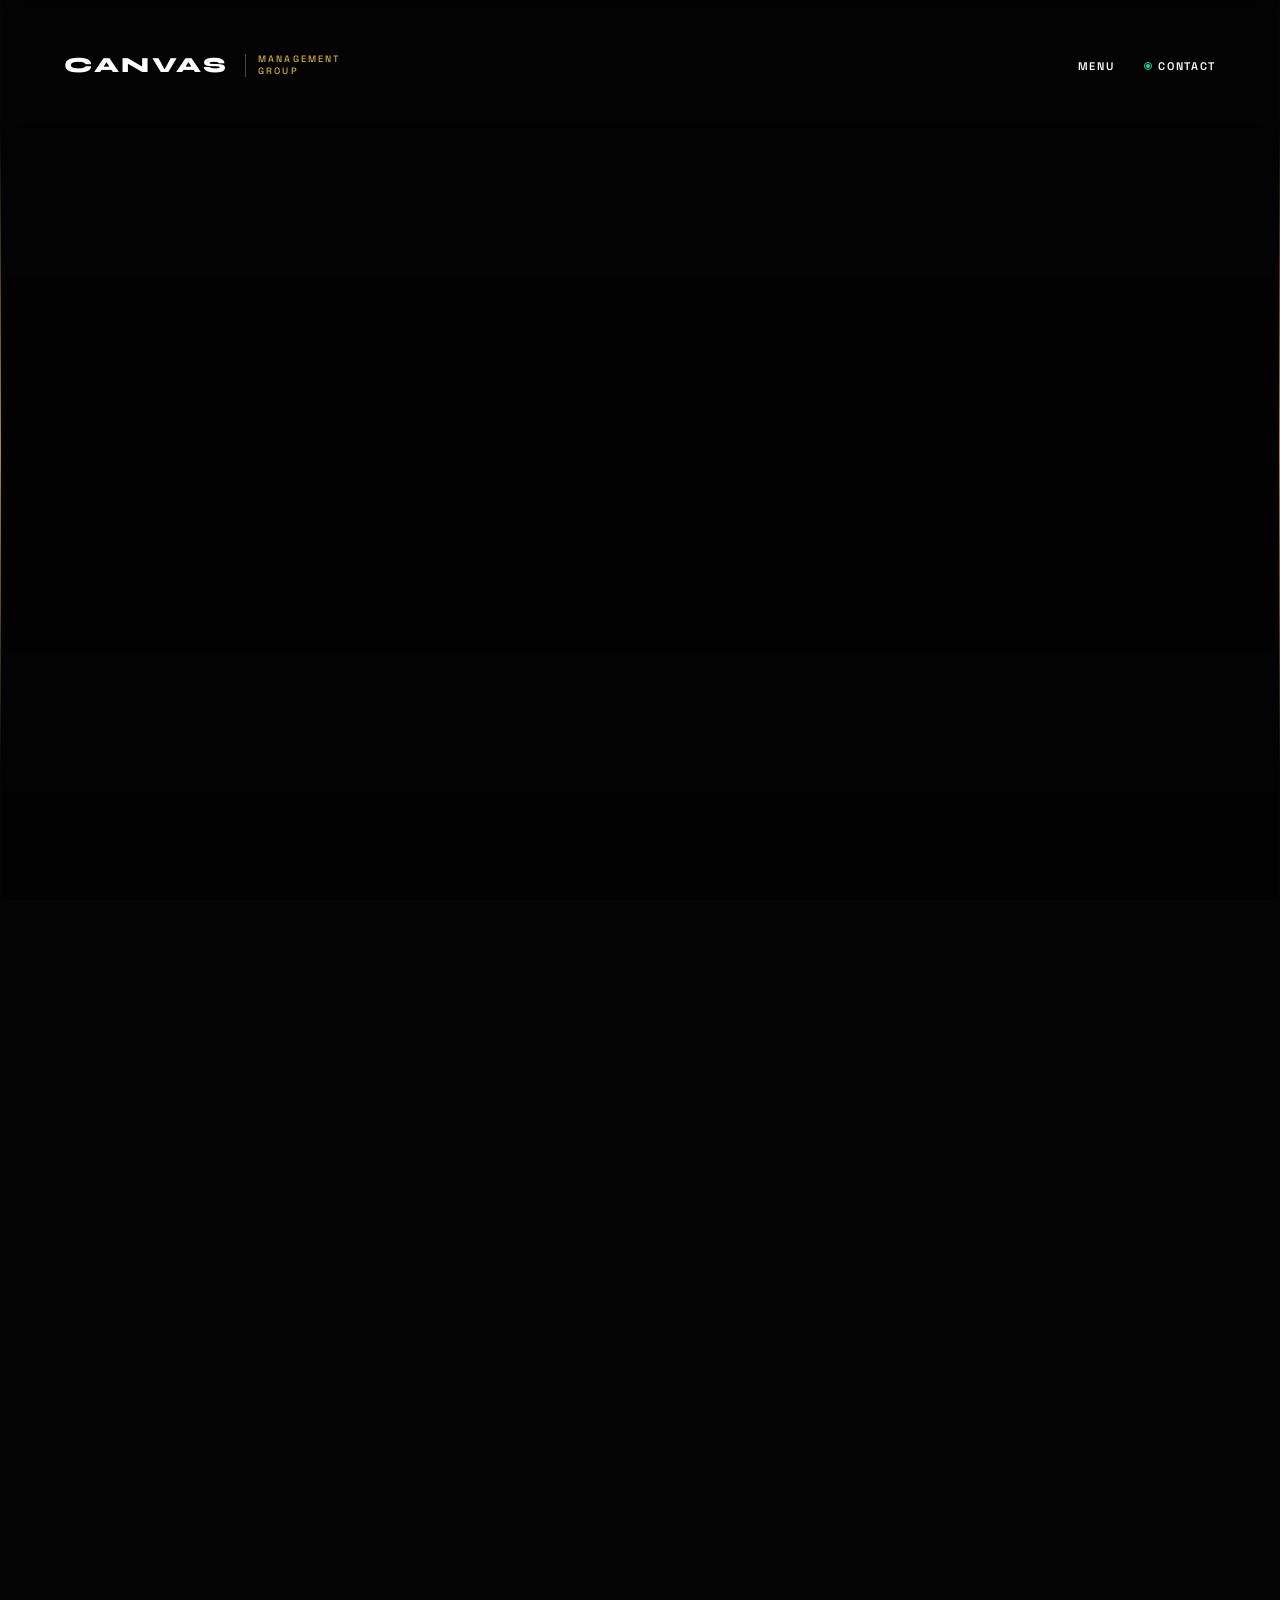
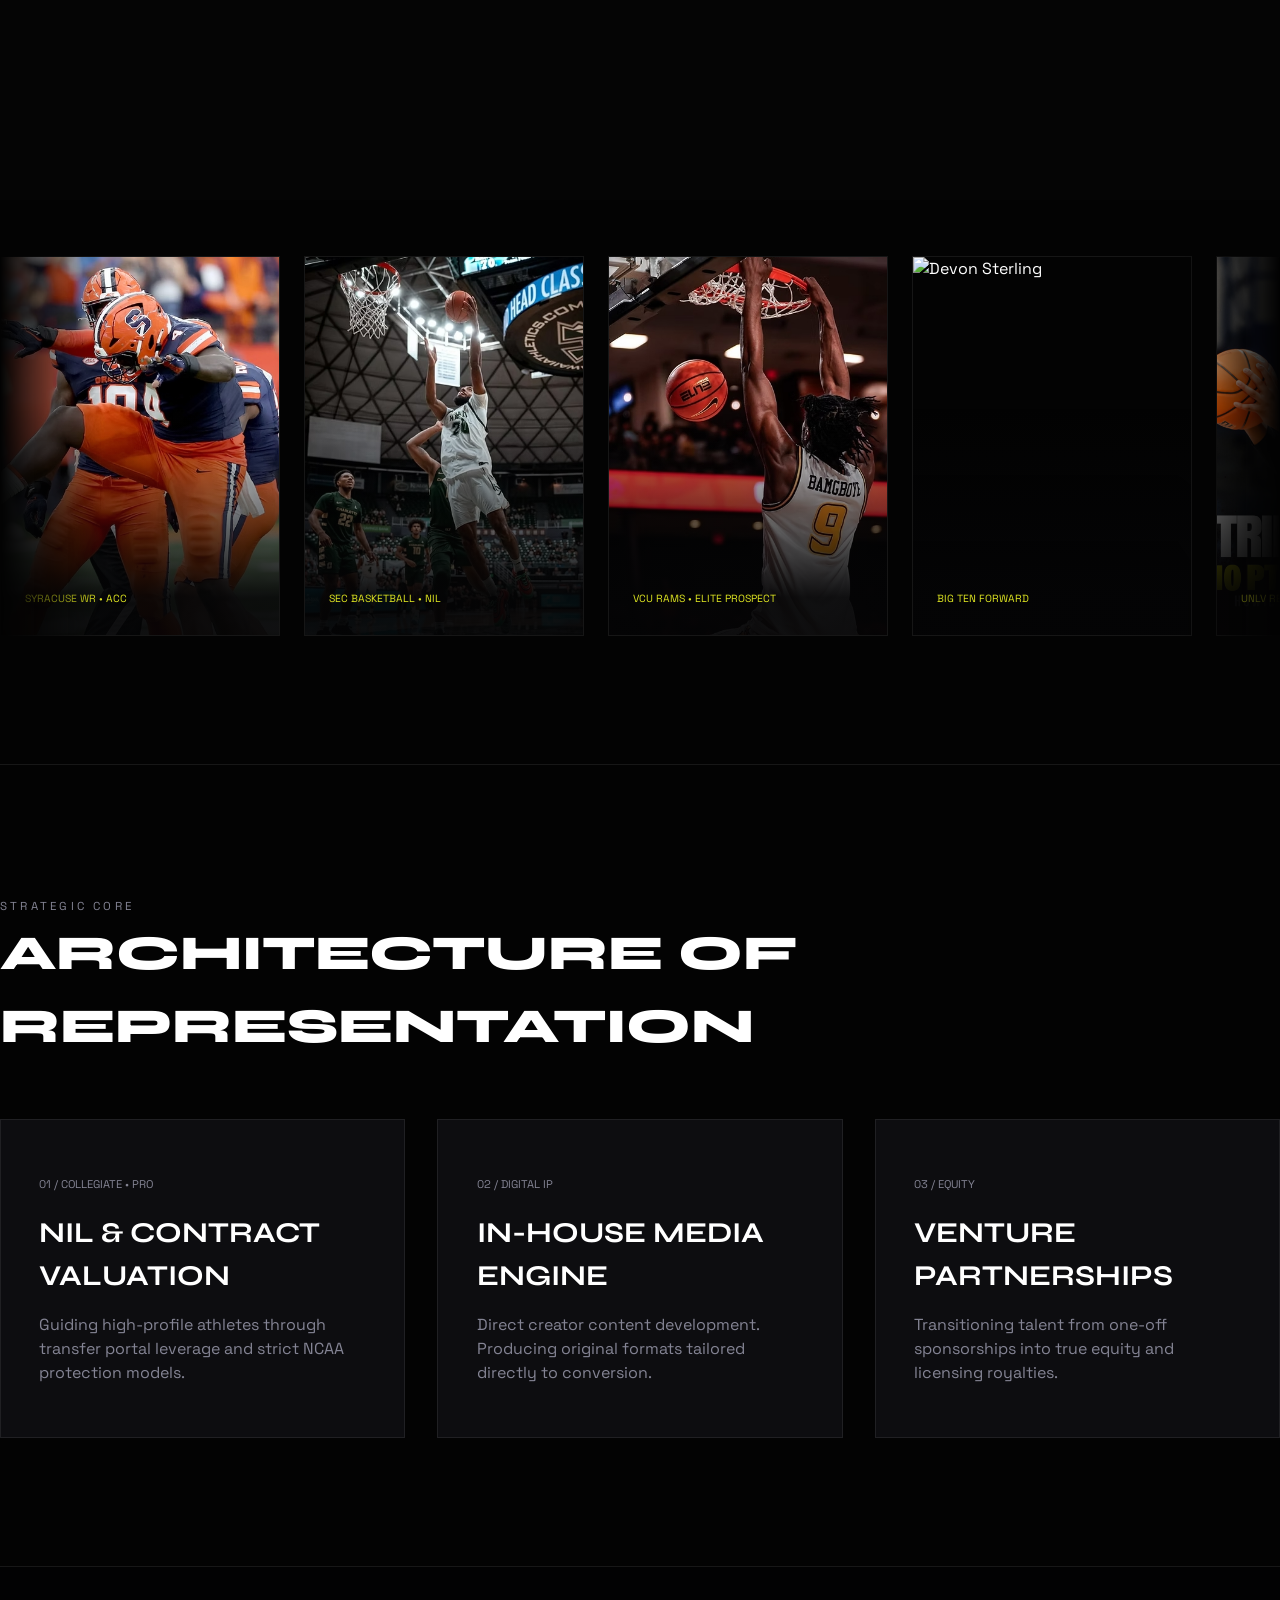
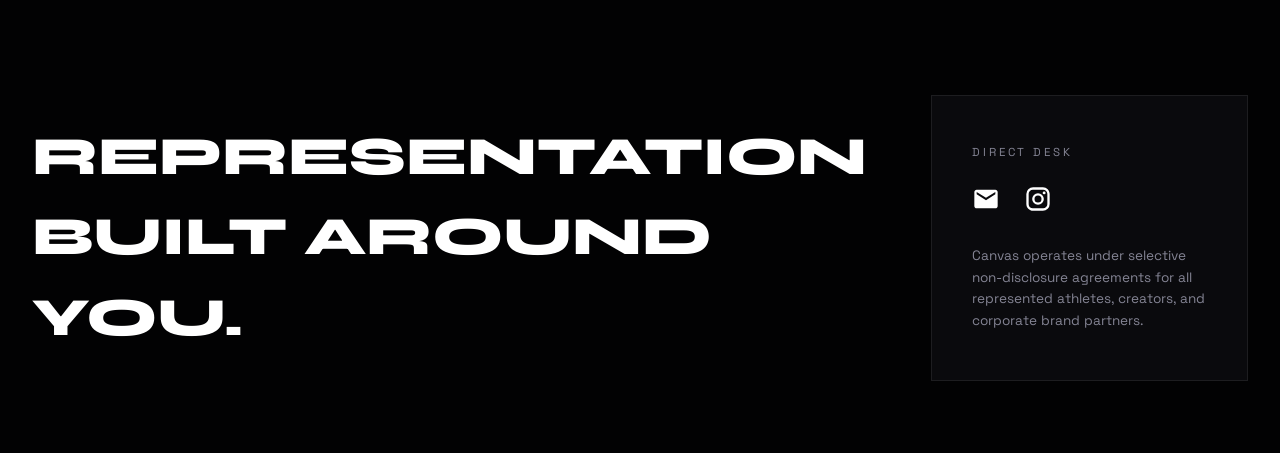
==== index.html @ b2551765 "fix: bloque maestro css y efecto hover del menu agregado" ====
<!DOCTYPE html>
<html lang="en">
<head>
  <meta charset="UTF-8">
  <meta name="viewport" content="width=device-width, initial-scale=1.0">
  <title>Canvas Management Group — Sports &amp; Creator Management</title>
  
  <link rel="preconnect" href="https://fonts.googleapis.com">
  <link rel="preconnect" href="https://fonts.gstatic.com" crossorigin>
  <link href="https://fonts.googleapis.com/css2?family=Space+Grotesk:wght@300;400;500;600;700&family=Syne:wght@700;800;900&display=swap" rel="stylesheet">
  
  <style>
  
  /* =========================================
       1. VARIABLES Y RESET GENERAL
    ========================================= */
    :root {
      --bg: #030303;
      --surface: #0a0a0d;
      --surface-card: rgba(18, 18, 22, 0.7);
      --surface-hover: rgba(28, 28, 36, 0.85);
      --text-main: #FFFFFF;
      --text-dim: #848494;
      --border: rgba(255, 255, 255, 0.08);
      --border-accent: rgba(255, 255, 255, 0.22);
      --accent-neon: #E0E722;
      --accent-green: #34D399;
      --font-display: 'Syne', -apple-system, BlinkMacSystemFont, sans-serif;
      --font-body: 'Space Grotesk', -apple-system, BlinkMacSystemFont, sans-serif;
    }

    * { box-sizing: border-box; margin: 0; padding: 0; }
    html { scroll-behavior: smooth; overflow-x: hidden; width: 100%; max-width: 100vw; }
    body {
      background-color: var(--bg);
      color: var(--text-main);
      font-family: var(--font-body);
      line-height: 1.5;
      -webkit-font-smoothing: antialiased;
      overflow-x: hidden;
      width: 100%;
      position: relative;
    }

    a { color: inherit; text-decoration: none; }
    img { max-width: 100%; height: auto; display: block; }
    .container { max-width: 1480px; margin: 0 auto; padding: 0 2rem; width: 100%; box-sizing: border-box; }

    /* Filtro para imágenes a color */
    .carousel-photo-card img, .founder-image img, .founder-grid img, .founder-photo img, .roster-card img {
      filter: grayscale(0%) !important;
      -webkit-filter: grayscale(0%) !important;
    }

    /* =========================================
       2. NAVBAR Y MENÚ
    ========================================= */
    header {
      position: fixed; top: 0; left: 0; width: 100%; z-index: 100;
      background: transparent !important;
      backdrop-filter: blur(8px) !important;
      -webkit-backdrop-filter: blur(8px) !important;
      padding: 30px 0; transition: all 0.3s ease; pointer-events: none;
    }

    .nav-inner {
      display: flex; justify-content: flex-end; align-items: center;
      width: 100%; max-width: 1480px; margin: 0 auto; padding: 0 4%; pointer-events: all;
    }

    .brand { margin-right: auto; display: inline-flex; align-items: center; gap: 1rem; pointer-events: all; cursor: pointer; z-index: 9999; }
    .brand-text { font-family: var(--font-display); font-size: 1.35rem; font-weight: 900; letter-spacing: 0.12em; text-transform: uppercase; line-height: 1; }
    .brand-sub { font-family: var(--font-body); font-size: 0.58rem; line-height: 1.25; letter-spacing: 0.22em; text-transform: uppercase; color: #D4AF37; font-weight: 500; display: flex; flex-direction: column; border-left: 1px solid rgba(212, 175, 55, 0.4); padding-left: 0.9rem; }

    .nav-actions-right { display: flex; align-items: center; gap: 2rem; }
    .desktop-btn, #openContactBtn, .luxury-burger { pointer-events: all !important; cursor: pointer !important; z-index: 9999; }
    
    .dot-pulse { display: block; width: 4px; height: 4px; border-radius: 50%; background: var(--accent-green); position: relative; }
    .dot-pulse::after { content: ''; position: absolute; top: -2px; left: -2px; right: -2px; bottom: -2px; border-radius: 50%; border: 1px solid var(--accent-green); animation: pulse-small 2s infinite ease-out; }
    @keyframes pulse-small { 0% { transform: scale(0.9); opacity: 1; } 100% { transform: scale(1.5); opacity: 0; } }

    .luxury-burger { display: none; background: transparent; border: none; padding: 0.5rem; flex-direction: column; align-items: flex-end; gap: 6px; }
    .burger-line { display: block; height: 1.5px; background: #fff; transition: all 0.35s ease; }
    .burger-line-1 { width: 26px; } .burger-line-2 { width: 17px; }

    /* Cortina Full Screen */
    .luxury-curtain { position: fixed; inset: 0; background: #050505; z-index: 2000; display: flex; flex-direction: column; align-items: center; justify-content: center; opacity: 0; pointer-events: none; transition: opacity 0.4s ease; }
    .luxury-curtain.active { opacity: 1; pointer-events: all; }
    .curtain-links-container { display: flex; flex-direction: column; align-items: center; text-align: center; gap: 2.5rem; }
    
    /* El nuevo efecto Hover del Menú */
    .curtain-link {
      font-family: var(--font-display), sans-serif;
      font-size: clamp(2.5rem, 6vw, 4rem);
      font-weight: 900; text-transform: uppercase; color: #ffffff; text-decoration: none; transition: all 0.4s ease;
      position: relative; display: inline-block;
    }
    .curtain-link:hover { color: #D4AF37; transform: translateX(-15px); }
    .curtain-link::after {
      content: attr(data-info); /* Toma el texto del HTML */
      position: absolute; left: 105%; top: 50%; transform: translateY(-50%) translateX(20px);
      font-family: var(--font-body); font-size: 1rem; color: #D4AF37; font-weight: 400; letter-spacing: 0.15em;
      opacity: 0; white-space: nowrap; transition: all 0.4s ease; pointer-events: none;
    }
    .curtain-link:hover::after { opacity: 1; transform: translateY(-50%) translateX(10px); }

    /* =========================================
       3. MODAL DE CONTACTO
    ========================================= */
    .portal-modal-overlay { position: fixed; inset: 0; background: rgba(3, 3, 3, 0.9); backdrop-filter: blur(8px); z-index: 99999; display: flex; align-items: center; justify-content: center; opacity: 0; pointer-events: none; transition: opacity 0.4s ease; }
    .portal-modal-overlay.active { opacity: 1; pointer-events: all; }
    .portal-modal-box { width: 90%; max-width: 480px; background: #050505; border: 1px solid rgba(212, 175, 55, 0.3); padding: 3rem 2rem; position: relative; transform: translateY(30px); transition: transform 0.4s ease; box-sizing: border-box; }
    .portal-modal-overlay.active .portal-modal-box { transform: translateY(0); }

    /* =========================================
       4. HERO CINEMÁTICO Y PUERTAS
    ========================================= */
    .split-splash-section { position: relative; width: 100%; height: 200vh; background: #050505; z-index: 10; overflow: hidden; }
    #split-grid { position: sticky; top: 0; display: grid; grid-template-columns: 1fr 0fr 1fr; width: 100%; height: 100vh; background: #050505; overflow: hidden; will-change: grid-template-columns; }
    .split-door { width: 100%; height: 100%; background: radial-gradient(circle at 50% 50%, #161618 0%, #030303 100%); display: flex; align-items: center; overflow: hidden; position: relative; z-index: 20; }
    .split-left { justify-content: flex-end; border-right: 1px solid transparent; border-image: linear-gradient(to bottom, transparent 15%, rgba(212, 175, 55, 0.8) 50%, transparent 85%) 1; }
    .split-right { justify-content: flex-start; border-left: 1px solid transparent; border-image: linear-gradient(to bottom, transparent 15%, rgba(212, 175, 55, 0.8) 50%, transparent 85%) 1; }
    
    .door-text { font-family: var(--font-display), sans-serif; font-size: clamp(4rem, 15vw, 12rem); font-weight: 900; color: #fff; line-height: 1; padding: 0 1vw; text-shadow: 0 0 40px rgba(255, 255, 255, 0.15); }
    .split-middle { width: 100%; height: 100%; overflow: hidden; position: relative; }
    .middle-content-wrapper { width: 100%; height: 100vh; position: absolute; left: 50%; transform: translateX(-50%); }

    .hero-cinematic { position: relative; width: 100%; min-height: 100vh; display: flex; flex-direction: column; justify-content: flex-end; padding-bottom: 4rem; padding-top: 8rem; overflow: hidden; background-color: #030303; }
    .hero-bg-media { position: absolute; inset: 0; z-index: 1; background-image: linear-gradient(180deg, rgba(3, 3, 3, 0.25) 0%, rgba(3, 3, 3, 0.8) 100%), url('https://images.unsplash.com/photo-1546519638-68e109498ffc?auto=format&fit=crop&w=2200&q=85'); background-size: cover; background-position: center; filter: blur(14px) brightness(0.7); transform: scale(1.08); transition: filter 1.6s ease, transform 1.6s ease; }
    .hero-cinematic.loaded .hero-bg-media { filter: blur(0px) brightness(1); transform: scale(1); }

    .hero-content { position: relative; z-index: 2; display: flex; flex-direction: column; align-items: center; justify-content: center; text-align: center; width: 100%; height: 100vh; transition: transform 0.8s ease, opacity 0.8s ease; }
    .hero-content.slide-down { transform: translateY(120px); opacity: 0; pointer-events: none; }
    
    .hero-tagline { font-size: clamp(1.1rem, 1.8vw, 2.2rem); font-weight: 500; letter-spacing: 0.28em; text-transform: uppercase; color: #ffffff; margin-bottom: 2.5rem; opacity: 0; animation: heroFadeIn 1s forwards 0.4s; }
    .hero-big-title { font-family: var(--font-display); font-size: clamp(3.2rem, 9.8vw, 11rem); font-weight: 900; text-transform: uppercase; line-height: 0.85; margin: 0 auto 2.5rem auto; width: 100%; color: #ffffff; letter-spacing: -0.02em; mix-blend-mode: difference; opacity: 0; animation: heroFadeIn 1.2s forwards 0.7s; }
    .hero-description { font-size: clamp(1rem, 1.3vw, 1.4rem); line-height: 1.6; color: rgba(255, 255, 255, 0.85); max-width: 900px; margin: 0 auto; font-weight: 300; opacity: 0; animation: heroFadeIn 1s forwards 1s; }
    @keyframes heroFadeIn { to { opacity: 1; transform: translateY(0); } }

    /* =========================================
       5. SECCIONES Y CARRUSEL
    ========================================= */
    .scroll-reveal-section { opacity: 0; transform: translateY(45px); transition: all 0.9s ease; }
    .scroll-reveal-section.in-view { opacity: 1; transform: translateY(0); }

    .athletes-carousel-section { padding: 3.5rem 0; background: #020203; overflow: hidden; border-bottom: 1px solid var(--border); }
    .carousel-track-wrapper { display: flex; overflow: hidden; mask-image: linear-gradient(to right, transparent, black 8%, black 92%, transparent); }
    .carousel-track { display: flex; gap: 1.5rem; animation: scrollPhotos 35s linear infinite; width: max-content; }
    .carousel-track:hover { animation-play-state: paused; }
    @keyframes scrollPhotos { 0% { transform: translateX(0); } 100% { transform: translateX(-50%); } }

    .carousel-photo-card { width: 280px; height: 380px; position: relative; border: 1px solid var(--border); overflow: hidden; }
    .carousel-photo-card img { width: 100%; height: 100%; object-fit: cover; transition: transform 0.6s ease; }
    .carousel-photo-card:hover img { transform: scale(1.06); }
    .carousel-photo-info { position: absolute; inset: 0; background: linear-gradient(180deg, transparent 40%, rgba(4, 4, 5, 0.95) 90%); display: flex; flex-direction: column; justify-content: flex-end; padding: 1.5rem; }
    .carousel-tag { font-size: 0.65rem; color: var(--accent-neon); text-transform: uppercase; margin-bottom: 0.25rem; }

    .pillars-section { padding: 8rem 0; border-bottom: 1px solid var(--border); }
    .pillars-grid { display: grid; grid-template-columns: repeat(3, 1fr); gap: 2rem; margin-top: 3.5rem; }
    .pillar-box { background: var(--surface-card); border: 1px solid var(--border); padding: 3.2rem 2.4rem; transition: all 0.4s ease; }
    .pillar-box:hover { background: var(--surface-hover); transform: translateY(-6px); }

    footer { padding: 8rem 0 4.5rem 0; background: #020203; }
    .footer-grid { display: grid; grid-template-columns: 1.3fr 1.7fr; gap: 4rem; align-items: center; }
    .footer-huge { font-family: var(--font-display); font-size: clamp(2.2rem, 4.2vw, 4.4rem); font-weight: 900; text-transform: uppercase; }
    .contact-card { border: 1px solid var(--border); padding: 3rem 2.5rem; background: var(--surface); }

    .social-icons-row { display: flex; gap: 1.5rem; margin-bottom: 2rem; align-items: center; }
    .social-icon { color: var(--text-main); transition: color 0.3s ease, transform 0.3s ease; display: inline-flex; align-items: center; justify-content: center; }
    .social-icon svg { width: 28px; height: 28px; fill: currentColor; }
    .social-icon:hover { color: var(--accent-green); transform: translateY(-4px); }

    /* =========================================
       6. UNIFICACIÓN MÓVIL (ESTILO BEST SPORTS)
       ¡Este bloque maestro arregla TODOS los cortes!
    ========================================= */
    @media (max-width: 768px) {
      
      /* 6.1 Seguros de desbordamiento horizontal */
      html, body { overflow-x: hidden !important; width: 100% !important; position: relative !important; margin: 0; padding: 0; }
      
      main, .container, section, .pillar-box, .contact-card, .portal-modal-box {
        width: 100% !important; max-width: 100vw !important; box-sizing: border-box !important;
        padding-left: 6vw !important; padding-right: 6vw !important; overflow-x: hidden !important;
      }

      /* 6.2 Flujo natural del texto (El truco de Best Sports) */
      h1, h2, h3, .hero-big-title, .page-title, .hero-title, .footer-huge, .door-text {
        white-space: normal !important; 
        word-wrap: break-word !important;
        overflow-wrap: break-word !important;
        hyphens: none !important;
        line-height: 1.1 !important; /* Ladrillos sólidos */
        letter-spacing: -0.02em !important; 
        text-transform: uppercase !important;
        box-sizing: border-box !important;
        margin-bottom: 1rem !important;
      }

      /* 6.3 Tamaños Matemáticos Seguros para Tipografía Ancha (Syne) */
      .hero-big-title {
        font-size: 11vw !important; 
        text-align: center !important;
        white-space: nowrap !important; /* Mantiene ATHLETES. CREATORS. EQUITY. en sus 3 líneas */
      }

      h2, h3, .footer-huge, .panel-title, .contact-modal h3 {
        font-size: 8vw !important; /* 7vw garantiza que "REPRESENTATION" quepa perfecto */
        text-align: left !important;
        padding: 0 !important; /* Ya tienen padding global por el container */
      }

      /* 6.4 Evitar el "Apretón" en la Animación */
      .middle-content-wrapper {
        width: 100vw !important; min-width: 100vw !important; position: absolute !important;
        left: 50% !important; transform: translateX(-50%) !important;
      }
      .hero-content { padding: 0 6vw !important; align-items: center !important; text-align: center !important; }

      /* 6.5 Puertas */
      .door-text { font-size: 14vw !important; padding: 0 4vw !important; }
      .split-splash-section { height: 100dvh !important; overflow: hidden !important; }
      #split-grid { height: 100dvh !important; position: relative !important; overflow: hidden !important; }

      /* 6.6 Footer y Elementos */
      footer { padding: 5rem 0 6rem 0 !important; } /* Padding lateral gestionado por .container */
      .footer-grid { display: flex !important; flex-direction: column !important; gap: 3rem !important; }
      .social-icons-row { gap: 2rem !important; margin: 1.5rem 0 !important; }
      .social-icon svg { width: 32px !important; height: 32px !important; }

      /* 6.7 Menú Móvil */
      .brand-text { font-size: 1.2rem !important; }
      .brand-sub { font-size: 0.5rem !important; }
      .nav-inner { padding: 1rem 6vw !important; }
      .desktop-btn { display: none !important; }
      .mobile-btn { display: flex !important; }
      .curtain-links-container { text-align: center !important; }
      .curtain-link { font-size: 2.5rem !important; }
      .curtain-link::after { display: none !important; } /* Ocultamos la info extra en móvil para mantenerlo limpio */
      
      /* Reparar Grillas Verticales */
      .pillars-grid, .founder-grid { display: flex !important; flex-direction: column !important; width: 100% !important; gap: 2.5rem !important; }
      .portal-modal-box { padding: 3rem 1.5rem !important; }
    }
  </style>
</head>
<body>
<!-- =========================================
       HEADER Y NAVEGACIÓN
  ========================================= -->
  <header style="position: fixed; top: 0; left: 0; width: 100%; z-index: 1000; pointer-events: none;">
    <div class="nav-inner" style="pointer-events: all; display: flex; justify-content: space-between; align-items: center; padding: 1.5rem 5vw;">
      
      <!-- LOGO -->
      <a href="index.html" class="brand" style="display: flex; align-items: center; gap: 1rem; text-decoration: none;">
        <span class="brand-text" style="color: #fff; font-family: 'Syne', sans-serif; font-weight: 900; text-transform: uppercase;">Canvas</span>
        <span class="brand-sub" style="color: #D4AF37; display: flex; flex-direction: column; font-family: 'Space Grotesk', sans-serif; text-transform: uppercase; border-left: 1px solid rgba(212, 175, 55, 0.4); padding-left: 0.8rem;">
          <span>MANAGEMENT</span>
          <span>GROUP</span>
        </span>
      </a>

      <!-- BOTONES DERECHA -->
      <div class="nav-actions-right" style="display: flex; align-items: center; gap: 2rem;">
        <button id="openMenuBtn" class="desktop-btn" style="background: transparent; border: none; color: #fff; font-family: 'Space Grotesk', sans-serif; font-size: 11px; font-weight: 600; letter-spacing: 0.15em; cursor: pointer; text-transform: uppercase;">MENU</button>
        
        <button id="openContactBtn" style="background: transparent; border: none; color: #fff; display: flex; align-items: center; gap: 8px; font-family: 'Space Grotesk', sans-serif; font-size: 11px; font-weight: 600; letter-spacing: 0.15em; cursor: pointer; text-transform: uppercase;">
          <span class="dot-pulse" style="width: 4px; height: 4px; background: #34D399; border-radius: 50%; display: block;"></span>
          CONTACT
        </button>

        <button id="burgerToggle" class="mobile-btn" style="background: transparent; border: none; cursor: pointer; display: none; flex-direction: column; gap: 6px; padding: 5px;">
          <span style="width: 25px; height: 1.5px; background: #fff; display: block;"></span>
          <span style="width: 15px; height: 1.5px; background: #fff; display: block; align-self: flex-end;"></span>
        </button>
      </div>

    </div>
  </header>

  <!-- =========================================
       MENÚ ELEGANTE FULL-SCREEN (NEGRO/BLANCO)
  ========================================= -->
  <div id="fullScreenMenu" class="luxury-curtain">
    <button id="closeMenuBtn" style="position: absolute; top: 2rem; right: 5vw; background: transparent; border: none; color: #fff; font-family: 'Space Grotesk', sans-serif; font-size: 12px; letter-spacing: 0.15em; cursor: pointer; z-index: 2001;">CLOSE [X]</button>
    
    <div class="curtain-links-container">
      <a href="index.html" class="curtain-link" data-info="Back to the main view">HOME</a>
      <a href="about.html" class="curtain-link" data-info="Discover our vision">ABOUT</a>
      <a href="athletes.html" class="curtain-link" data-info="Meet the talent">THE ROSTER</a>
      <a href="work.html" class="curtain-link" data-info="View our latest projects">CAMPAIGNS</a>
    </div>
  </div>
 
  <main>
   <!-- =========================================
         ENTRADA SPLIT DOORS (PRE-LOADER)
    ========================================= -->
    <section class="split-splash-section">
      <div id="split-grid">
        
        <!-- Puerta Izquierda -->
        <div class="split-door split-left">
          <div class="door-text left-text">CAN</div>
        </div>

        <!-- El Centro (Aquí vive tu Hero protegido) -->
        <div class="split-middle">
          <div class="middle-content-wrapper">
            
            <!-- 👇 AQUÍ EMPIEZA TU HERO ORIGINAL INTACTO 👇 -->
            <section class="hero-cinematic" id="heroCinematic">
              <div class="hero-bg-media"></div>
              <div class="container hero-content">
                <span class="hero-tagline">Private Representation &bull; Media House</span>
                <h1 class="hero-big-title">Athletes.<br>Creators.<br>Equity.</h1>
                <div class="hero-meta-row">
                  <p class="hero-description">
                    A selective management group engineering the modern intersection of athletic prestige, digital creator ownership, and institutional commercial partnerships.
                  </p>
                  <div style="text-align: right;">
                    <a href="athletes.html" style="display: inline-flex; align-items: center; gap: 0.75rem; border: 1px solid var(--border-accent); padding: 0.9rem 1.8rem; font-size: 0.75rem; letter-spacing: 0.22em; text-transform: uppercase;">
                      Explore Roster &rarr;
                    </a>
                  </div>
                </div>
              </div>
              <button class="hero-toggle-btn" id="heroToggleBtn" type="button">
                <span id="heroToggleText">Show Details</span>
                <span class="hero-toggle-icon" id="heroToggleIcon">&uarr;</span>
              </button>
            </section>
            <!-- 👆 AQUÍ TERMINA TU HERO ORIGINAL 👆 -->

          </div>
        </div>

        <!-- Puerta Derecha -->
        <div class="split-door split-right">
          <div class="door-text right-text">VAS</div>
        </div>

      </div>
    </section>

 

      
    </section>

<!-- =========================================
         CARRUSEL VISUAL INFINITO (SIN NOMBRES)
    ========================================= -->
    <section class="athletes-carousel-section" style="padding-bottom: 8rem; overflow: hidden; background: var(--bg);">
      <div class="carousel-track-wrapper">
        <div class="carousel-track">
          
          <!-- =========================================
               GRUPO A: TUS 6 ATLETAS ORIGINALES
          ========================================= -->

        <!-- Tarjeta de Emanuel Ross -->
          <div class="carousel-photo-card">
            <img src="img/emanuel-Ross-Syracuse1.jpg" alt="Emanuel Ross">
            <div class="carousel-photo-info">
              <span class="carousel-tag">SYRACUSE WR &bull; ACC</span>
            </div>
          </div>

          <div class="carousel-photo-card">
            <img src="img/jerome-palm.jpg" alt="Jerome Palm">
            <div class="carousel-photo-info">
              <span class="carousel-tag">SEC Basketball &bull; NIL</span>
            </div>
          </div>
          
          <div class="carousel-photo-card">
            <img src="img/Luke-Bamgboye-VCU.jpg" alt="Luke Bamgboye">
            <div class="carousel-photo-info">
              <span class="carousel-tag">VCU RAMS &bull; ELITE PROSPECT</span>
            </div>
          </div>
          
          <div class="carousel-photo-card">
            <img src="https://images.unsplash.com/photo-1574629810360-7efbbe195018?auto=format&fit=crop&w=800&q=80" alt="Devon Sterling">
            <div class="carousel-photo-info">
              <span class="carousel-tag">Big Ten Forward</span>
            </div>
          </div>
          
          <div class="carousel-photo-card">
            <img src="img/howie-fleming1.jpg" alt="Howie Fleming Jr.">
            <div class="carousel-photo-info">
              <span class="carousel-tag">UNLV REBELS &bull; ELITE PROSPECT</span>
            </div>
          </div>
          
          <div class="carousel-photo-card">
            <img src="https://images.unsplash.com/photo-1546519638-68e109498ffc?auto=format&fit=crop&w=800&q=80" alt="Marcus Vance">
            <div class="carousel-photo-info">
              <span class="carousel-tag">SEC Basketball &bull; NIL</span>
            </div>
          </div>
          
          <div class="carousel-photo-card">
            <img src="img/david-coit-kansas.jpg" alt="David Coit">
            <div class="carousel-photo-info">
              <span class="carousel-tag">KANSAS GUARD &bull; ELITE</span>
            </div>
          </div>

          <!-- =========================================
               GRUPO B: EL CLON EXACTO PARA EL LOOP INFINITO
          ========================================= -->
          <!-- Tarjeta de Emanuel Ross -->
          <div class="carousel-photo-card">
            <img src="img/emanuel-Ross-Syracuse1.jpg" alt="Emanuel Ross">
            <div class="carousel-photo-info">
              <span class="carousel-tag">SYRACUSE WR &bull; ACC</span>
            </div>
          </div>

          <div class="carousel-photo-card">
            <img src="img/jerome-palm.jpg" alt="Jerome Palm">
            <div class="carousel-photo-info">
              <span class="carousel-tag">SEC Basketball &bull; NIL</span>
            </div>
          </div>
          
          <div class="carousel-photo-card">
            <img src="img/Luke-Bamgboye-VCU.jpg" alt="Luke Bamgboye">
            <div class="carousel-photo-info">
              <span class="carousel-tag">VCU RAMS &bull; ELITE PROSPECT</span>
            </div>
          </div>
          
          <div class="carousel-photo-card">
            <img src="https://images.unsplash.com/photo-1574629810360-7efbbe195018?auto=format&fit=crop&w=800&q=80" alt="Devon Sterling">
            <div class="carousel-photo-info">
              <span class="carousel-tag">Big Ten Forward</span>
            </div>
          </div>
          
          <div class="carousel-photo-card">
            <img src="img/howie-fleming1.jpg" alt="Howie Fleming Jr.">
            <div class="carousel-photo-info">
              <span class="carousel-tag">UNLV REBELS &bull; ELITE PROSPECT</span>
            </div>
          </div>
          
          <div class="carousel-photo-card">
            <img src="https://images.unsplash.com/photo-1546519638-68e109498ffc?auto=format&fit=crop&w=800&q=80" alt="Marcus Vance">
            <div class="carousel-photo-info">
              <span class="carousel-tag">SEC Basketball &bull; NIL</span>
            </div>
          </div>
          
          <div class="carousel-photo-card">
            <img src="img/david-coit-kansas.jpg" alt="David Coit">
            <div class="carousel-photo-info">
              <span class="carousel-tag">KANSAS GUARD &bull; ELITE</span>
            </div>
          </div>

        </div>
      </div>
    </section>

    <!-- PILARES -->
    <section class="container pillars-section scroll-reveal-section">
      <span style="font-size: 0.72rem; letter-spacing: 0.28em; text-transform: uppercase; color: var(--text-dim);">Strategic Core</span>
      <h2 style="font-family: var(--font-display); font-size: clamp(2.2rem, 3.8vw, 3.6rem); font-weight: 900; text-transform: uppercase;">Architecture of Representation</h2>
      <div class="pillars-grid">
        <div class="pillar-box">
          <span style="color: var(--text-dim); font-size: 0.7rem; text-transform: uppercase;">01 / Collegiate &bull; Pro</span>
          <h3 style="font-family: var(--font-display); font-size: 1.8rem; text-transform: uppercase; margin: 1rem 0;">NIL &amp; Contract Valuation</h3>
          <p style="color: var(--text-dim);">Guiding high-profile athletes through transfer portal leverage and strict NCAA protection models.</p>
        </div>
        <div class="pillar-box">
          <span style="color: var(--text-dim); font-size: 0.7rem; text-transform: uppercase;">02 / Digital IP</span>
          <h3 style="font-family: var(--font-display); font-size: 1.8rem; text-transform: uppercase; margin: 1rem 0;">In-House Media Engine</h3>
          <p style="color: var(--text-dim);">Direct creator content development. Producing original formats tailored directly to conversion.</p>
        </div>
        <div class="pillar-box">
          <span style="color: var(--text-dim); font-size: 0.7rem; text-transform: uppercase;">03 / Equity</span>
          <h3 style="font-family: var(--font-display); font-size: 1.8rem; text-transform: uppercase; margin: 1rem 0;">Venture Partnerships</h3>
          <p style="color: var(--text-dim);">Transitioning talent from one-off sponsorships into true equity and licensing royalties.</p>
        </div>
      </div>
    </section>
  </main>

  <!-- FOOTER -->
  <footer>
    <div class="container footer-grid">
      <div>
        <h2 class="footer-huge">Representation<br>Built Around You.</h2>
      </div>
      <div class="contact-card">
        <span style="font-size: 0.72rem; letter-spacing: 0.25em; text-transform: uppercase; color: var(--text-dim); margin-bottom: 1.5rem; display: block;">Direct Desk</span>
        
        <!-- Fila de Iconos de Contacto -->
        <div class="social-icons-row">
          <!-- Botón de Correo -->
          <a href="mailto:talent@canvasmg.com" aria-label="Email" class="social-icon">
            <svg viewBox="0 0 24 24"><path d="M20 4H4c-1.1 0-1.99.9-1.99 2L2 18c0 1.1.9 2 2 2h16c1.1 0 2-.9 2-2V6c0-1.1-.9-2-2-2zm0 4l-8 5-8-5V6l8 5 8-5v2z"/></svg>
          </a>
          
          <!-- Botón de Instagram -->
          <a href="https://instagram.com" target="_blank" rel="noopener" aria-label="Instagram" class="social-icon">
            <svg viewBox="0 0 24 24"><path d="M7.8,2H16.2C19.4,2 22,4.6 22,7.8V16.2A5.8,5.8 0 0,1 16.2,22H7.8C4.6,22 2,19.4 2,16.2V7.8A5.8,5.8 0 0,1 7.8,2M7.6,4A3.6,3.6 0 0,0 4,7.6V16.4C4,18.39 5.61,20 7.6,20H16.4A3.6,3.6 0 0,0 20,16.4V7.6C20,5.61 18.39,4 16.4,4H7.6M12,7A5,5 0 0,1 17,12A5,5 0 0,1 12,17A5,5 0 0,1 7,12A5,5 0 0,1 12,7M12,9A3,3 0 0,0 9,12A3,3 0 0,0 12,15A3,3 0 0,0 15,12A3,3 0 0,0 12,9M17.25,5.5A1.25,1.25 0 0,1 18.5,6.75A1.25,1.25 0 0,1 17.25,8A1.25,1.25 0 0,1 16,6.75A1.25,1.25 0 0,1 17.25,5.5Z"/></svg>
          </a>
          
          <!-- Botón de WhatsApp -->
          
        </div>
        
        <p style="font-size: 0.85rem; color: var(--text-dim); line-height: 1.6; text-transform: none; word-break: normal; white-space: normal;">
          Canvas operates under selective non-disclosure agreements for all represented athletes, creators, and corporate brand partners.
        </p>
      </div>
    </div>
  </footer>

  <!-- =========================================
       👇 PEGA EL MODAL DE CONTACTO EXACTAMENTE AQUÍ 👇
  ========================================= -->
  <div class="portal-modal-overlay" id="contactModal">
    <div class="portal-modal-box" style="max-width: 480px; text-align: left; padding: 3.5rem 2.5rem; background: #050505; border: 1px solid rgba(255,255,255,0.1);">
      
      <!-- Botón de Cerrar -->
      <button class="modal-close-btn" id="closeContactBtn" style="position: absolute; top: 1.5rem; right: 1.5rem; background: transparent; border: none; color: #fff; font-size: 1.5rem; cursor: pointer;">&times;</button>
      
      <span style="font-size: 0.65rem; letter-spacing: 0.25em; text-transform: uppercase; color: #34D399; display: block; margin-bottom: 0.8rem;">&bull; Direct Inquiries</span>
      <h3 style="font-family: var(--font-display), sans-serif; font-size: 2.2rem; text-transform: uppercase; font-weight: 900; margin-bottom: 0.5rem; color: #fff;">Contact Us</h3>
      <p style="font-size: 0.9rem; color: rgba(255,255,255,0.6); line-height: 1.6; margin-bottom: 2.5rem;">For representation, brand partnerships, or general inquiries, please leave a message below.</p>
      
      <form onsubmit="handleContactSubmit(event)">
        <!-- Nombre -->
        <div style="margin-bottom: 1.5rem;">
          <input type="text" required placeholder="FULL NAME" style="width: 100%; background: transparent; border: none; border-bottom: 1px solid rgba(255,255,255,0.3); padding: 0.85rem 0; color: #fff; font-family: var(--font-body); font-size: 0.8rem; letter-spacing: 0.1em; outline: none; transition: border-color 0.3s;">
        </div>
        
        <!-- Correo -->
        <div style="margin-bottom: 1.5rem;">
          <input type="email" required placeholder="EMAIL ADDRESS" style="width: 100%; background: transparent; border: none; border-bottom: 1px solid rgba(255,255,255,0.3); padding: 0.85rem 0; color: #fff; font-family: var(--font-body); font-size: 0.8rem; letter-spacing: 0.1em; outline: none; transition: border-color 0.3s;">
        </div>
        
        <!-- Mensaje -->
        <div style="margin-bottom: 2.5rem;">
          <textarea required placeholder="HOW CAN WE HELP YOU?" rows="2" style="width: 100%; background: transparent; border: none; border-bottom: 1px solid rgba(255,255,255,0.3); padding: 0.85rem 0; color: #fff; font-family: var(--font-body); font-size: 0.8rem; letter-spacing: 0.1em; outline: none; resize: none;"></textarea>
        </div>
        
        <!-- Botón Enviar -->
        <button type="submit" style="width: 100%; background: #fff; color: #000; border: none; padding: 1.2rem; font-family: var(--font-body); font-size: 0.8rem; letter-spacing: 0.2em; text-transform: uppercase; font-weight: 700; cursor: pointer; transition: background 0.3s;">Send Message &rarr;</button>
      </form>
    </div>
  </div>
  <!-- 👆 AQUÍ TERMINA EL MODAL DE CONTACTO 👆 -->


  <!-- =========================================
       MENÚ ELEGANTE FULL-SCREEN (El que agregamos antes)
  ========================================= -->
  <div id="fullScreenMenu" class="luxury-curtain">
       <!-- ... código de tu menú ... -->
  </div>

  <script>
    document.addEventListener('DOMContentLoaded', () => {
      
      // =========================================
      // 1. TEMPORIZADOR HÉROE 3.5s (Intacto)
      // =========================================
      const hero = document.getElementById('heroCinematic');
      const heroContent = document.querySelector('.hero-content');
      const heroToggleBtn = document.getElementById('heroToggleBtn');
      const heroToggleText = document.getElementById('heroToggleText');
      const heroToggleIcon = document.getElementById('heroToggleIcon');

      setTimeout(() => {
        if (hero) hero.classList.add('loaded');
        if (heroContent) heroContent.classList.add('slide-down');
        if (heroToggleBtn) heroToggleBtn.classList.add('visible');
      }, 3500);

      if (heroToggleBtn && heroContent) {
        heroToggleBtn.addEventListener('click', () => {
          const isHidden = heroContent.classList.contains('slide-down');
          if (isHidden) {
            heroContent.classList.remove('slide-down');
            if (heroToggleText) heroToggleText.textContent = 'Hide Details';
            if (heroToggleIcon) heroToggleIcon.innerHTML = '&darr;';
          } else {
            heroContent.classList.add('slide-down');
            if (heroToggleText) heroToggleText.textContent = 'Show Details';
            if (heroToggleIcon) heroToggleIcon.innerHTML = '&uarr;';
          }
        });
      }

      // =========================================
      // 2. LÓGICA DEL MENÚ FULL-SCREEN
      // =========================================
      const fullScreenMenu = document.getElementById('fullScreenMenu');
      const openMenuBtn = document.getElementById('openMenuBtn');
      const burgerToggle = document.getElementById('burgerToggle');
      const closeMenuBtn = document.getElementById('closeMenuBtn');

      const openMenu = () => { if(fullScreenMenu) fullScreenMenu.classList.add('active'); };
      const closeMenu = () => { if(fullScreenMenu) fullScreenMenu.classList.remove('active'); };

      if(openMenuBtn) openMenuBtn.addEventListener('click', openMenu);
      if(burgerToggle) burgerToggle.addEventListener('click', openMenu);
      if(closeMenuBtn) closeMenuBtn.addEventListener('click', closeMenu);

    });

    // =========================================
    // 3. SCROLL REVEAL (Intacto)
    // =========================================
    const observer = new IntersectionObserver((entries) => {
      entries.forEach(entry => {
        if (entry.isIntersecting) entry.target.classList.add('in-view');
      });
    }, { threshold: 0.15 });
    document.querySelectorAll('.scroll-reveal-section').forEach(sec => observer.observe(sec));
// =========================================
      // 2. LÓGICA DEL MODAL DE CONTACTO
      // =========================================
      const contactModal = document.getElementById('contactModal');
      const openContactBtn = document.getElementById('openContactBtn');
      const openContactMobileBtn = document.getElementById('openContactMobileBtn');
      const closeContactBtn = document.getElementById('closeContactBtn');
      const burgerToggle = document.getElementById('burgerToggle');
      const fullScreenMenu = document.getElementById('fullScreenMenu'); // El nuevo menú

      function openModal() {
        if (burgerToggle) burgerToggle.classList.remove('active');
        if (fullScreenMenu) fullScreenMenu.classList.remove('active');
        document.body.style.overflow = 'hidden';
        if (contactModal) contactModal.classList.add('active');
      }

      if (openContactBtn) openContactBtn.addEventListener('click', openModal);
      if (openContactMobileBtn) openContactMobileBtn.addEventListener('click', openModal);
      
      if (closeContactBtn) {
        closeContactBtn.addEventListener('click', () => {
          if (contactModal) contactModal.classList.remove('active');
          document.body.style.overflow = '';
        });
      }
    // =========================================
      // MOTOR DEFINITIVO: APERTURA, APARICIÓN Y CAÍDA
      // =========================================
      const splitGrid = document.getElementById('split-grid');
      const hero = document.getElementById('heroCinematic');
      const heroContent = document.querySelector('.hero-content');
      const heroToggleBtn = document.getElementById('heroToggleBtn');

      // Preparar el texto para que entre desde arriba
      if (heroContent) {
        heroContent.style.opacity = '0';
        heroContent.style.transform = 'translateY(-30px)';
        heroContent.style.transition = 'opacity 1.2s ease, transform 1.2s ease';
      }

      // 1. ABRIR LAS PUERTAS (A los 2 segundos)
      setTimeout(() => {
        if (splitGrid) {
          splitGrid.style.transition = 'grid-template-columns 1.5s cubic-bezier(0.25, 1, 0.5, 1)';
          splitGrid.style.gridTemplateColumns = '0fr 1fr 0fr'; 
        }
      }, 2000);

      // 2. APARECER EL TEXTO (A los 4.5 segundos)
      setTimeout(() => {
        if (hero) hero.classList.add('loaded'); 
        if (heroContent) {
          heroContent.style.opacity = '1';
          heroContent.style.transform = 'translateY(0)'; 
        }
      }, 4500);

      // 3. BAJAR EL TEXTO Y MOSTRAR EL FONDO (A los 7 segundos)
      setTimeout(() => {
        if (heroContent) {
          // El texto cae suavemente y desaparece
          heroContent.style.opacity = '0';
          heroContent.style.transform = 'translateY(120px)'; 
          heroContent.classList.add('slide-down'); 
        }
        if (heroToggleBtn) {
          // Muestra el botón por si el cliente quiere volver a subir el texto
          heroToggleBtn.classList.add('visible'); 
        }
      }, 7000);
  </script>

</body>
</html>
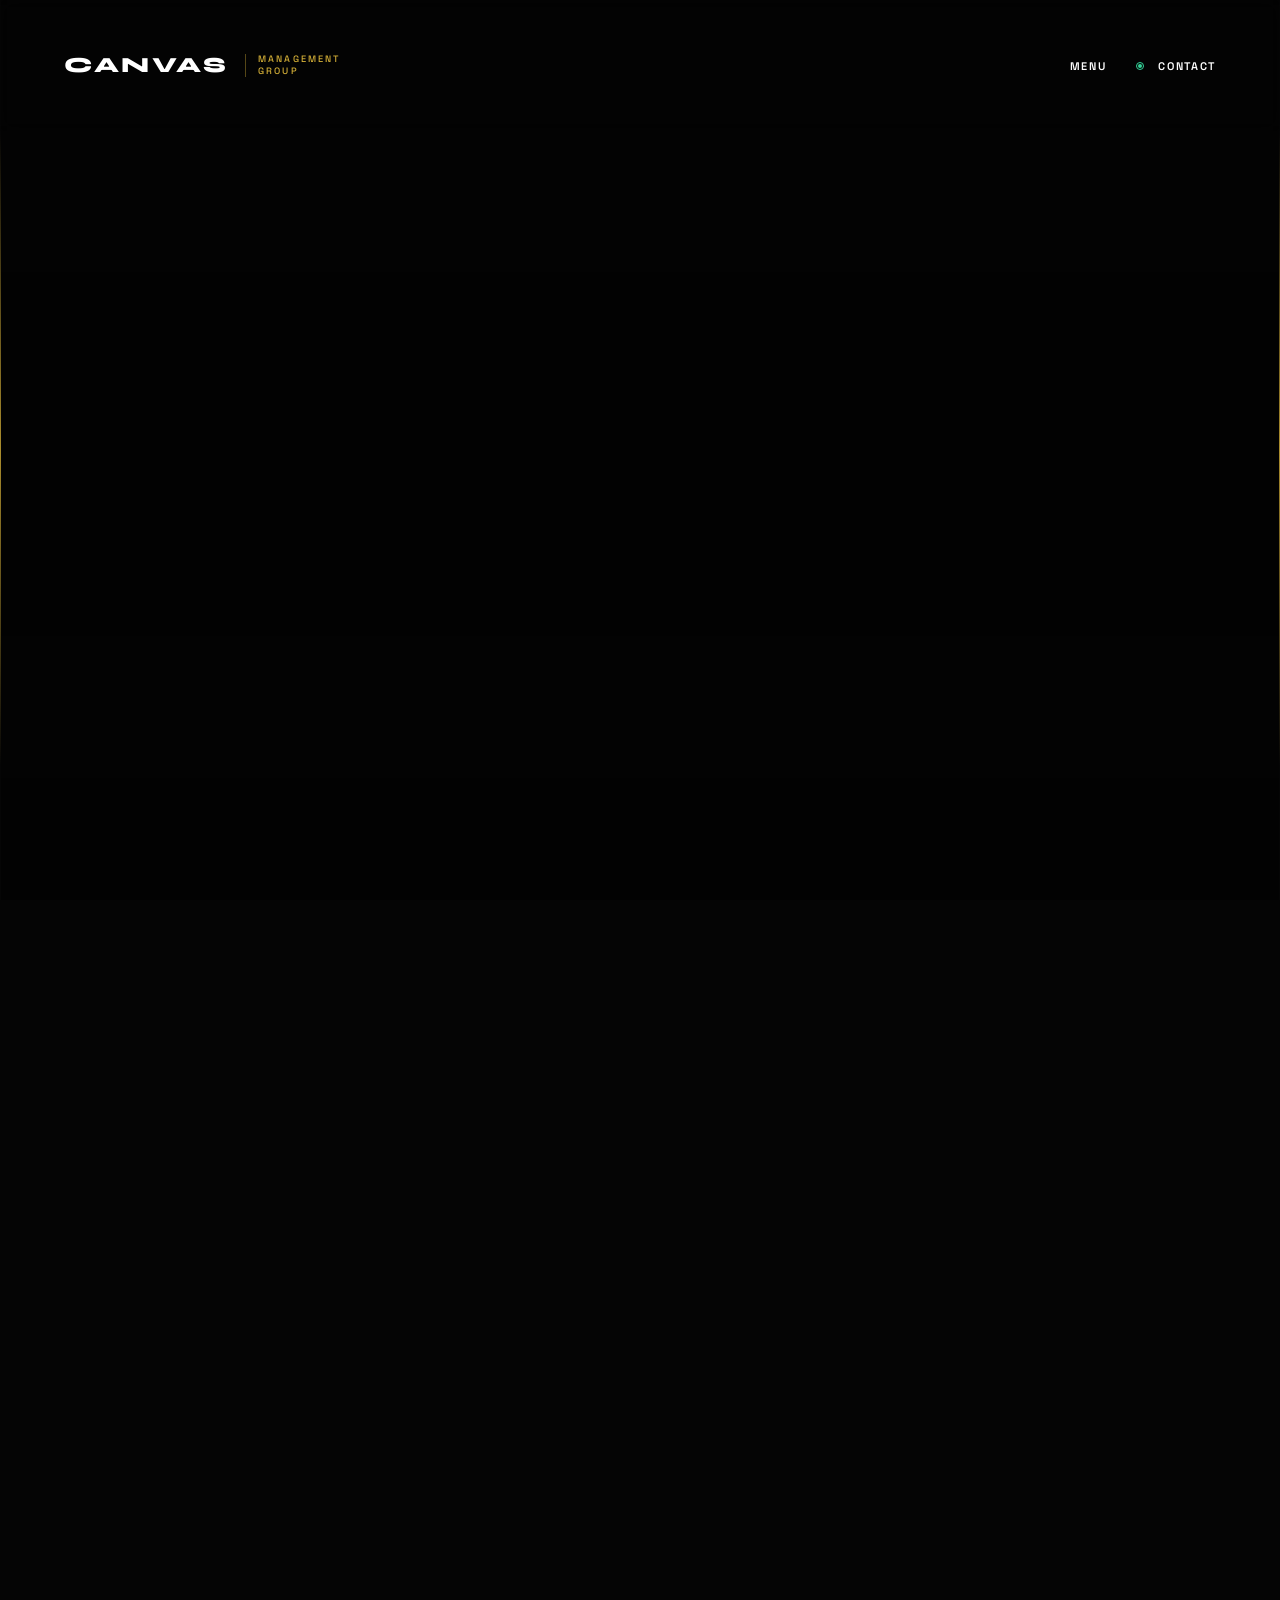
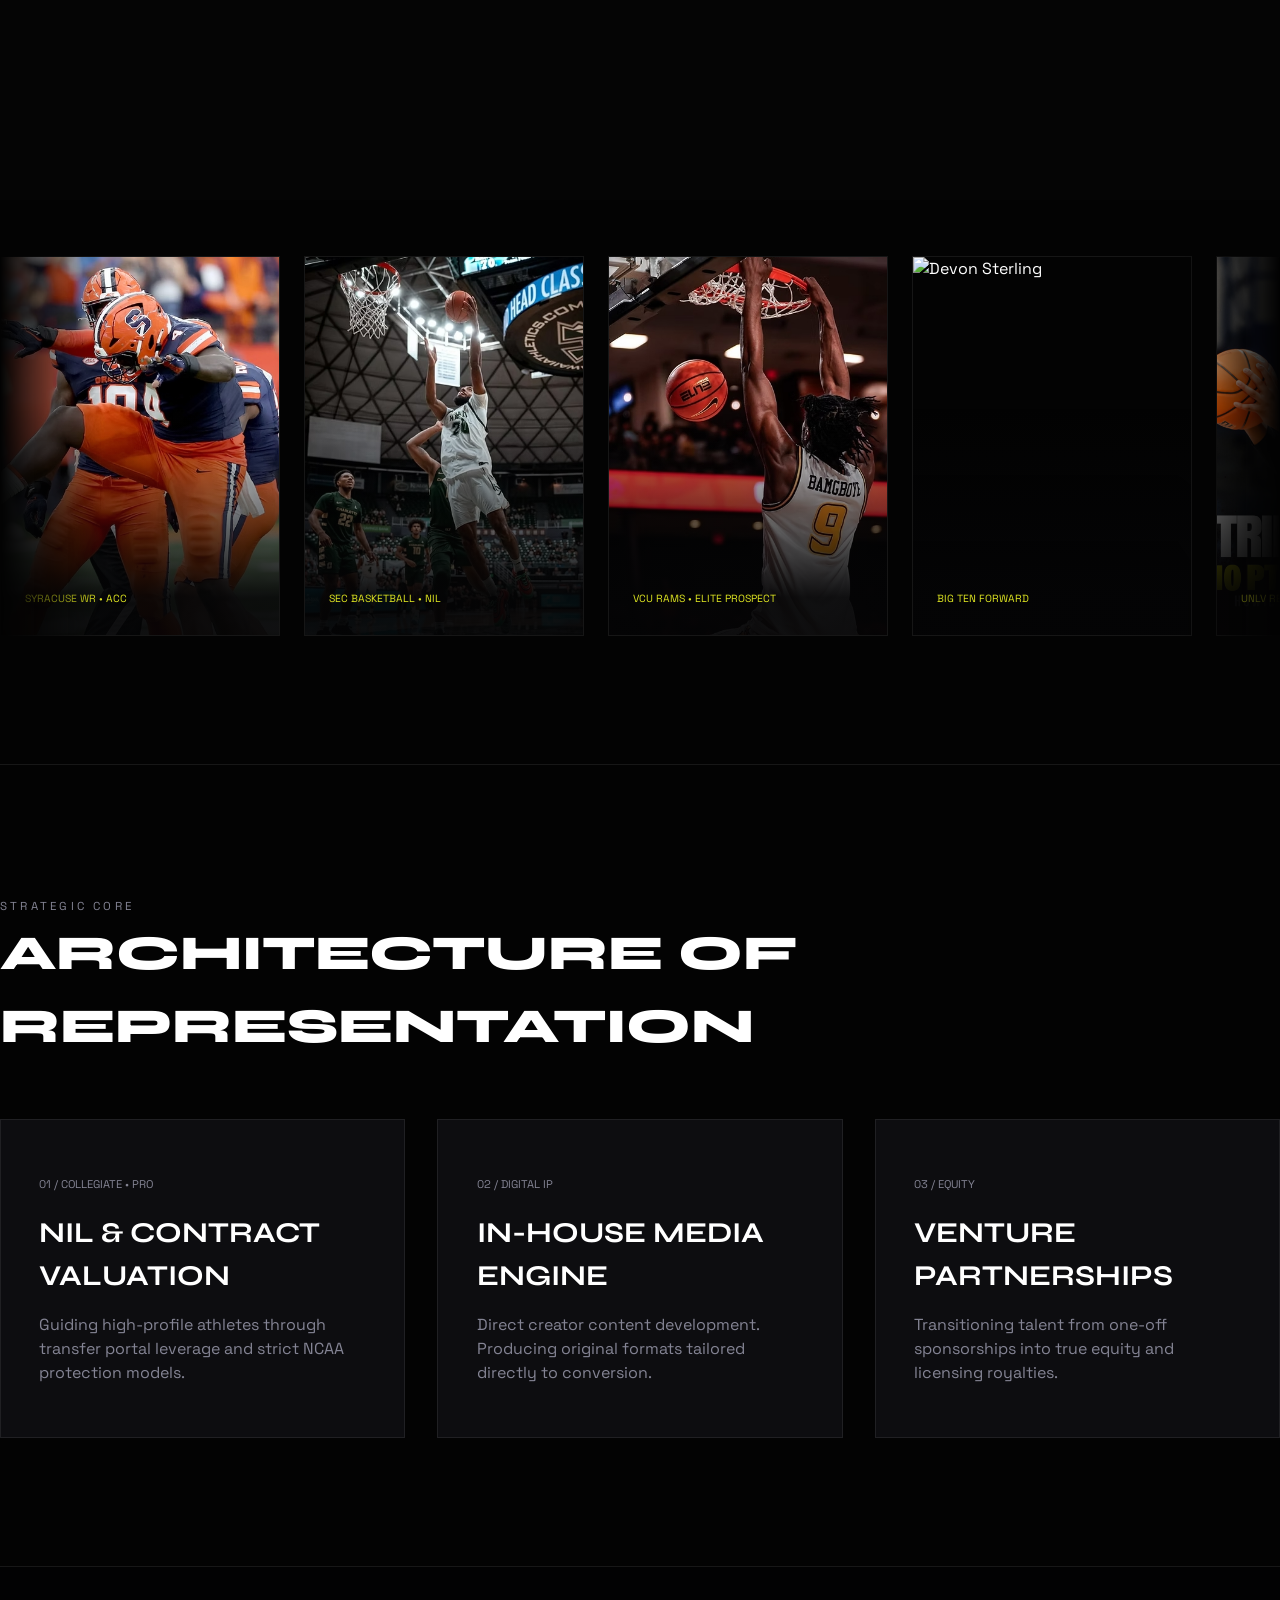
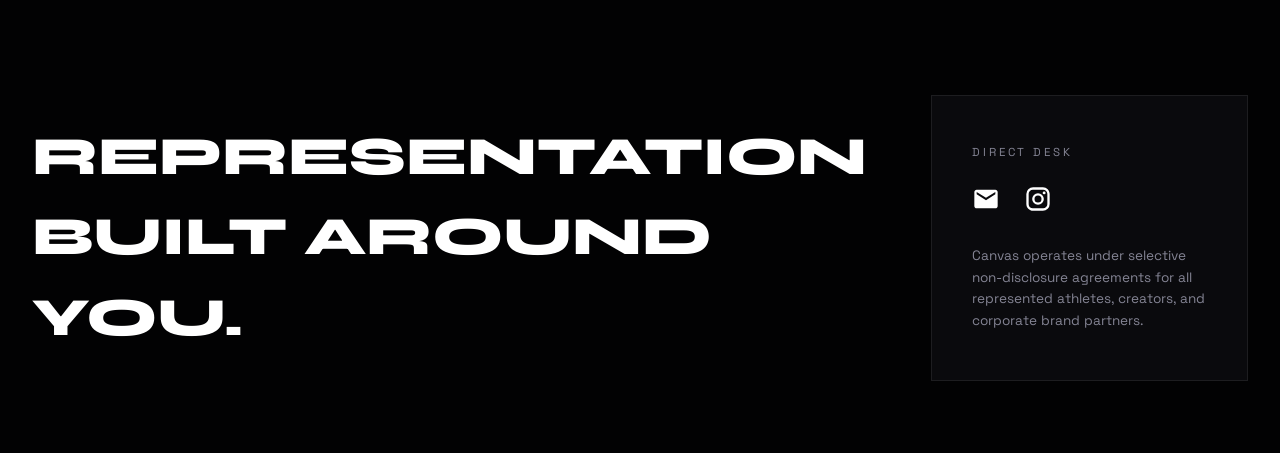
==== commit a2bb5b8d: "fix definitivo tipografia y apreton" ====
--- a/index.html
+++ b/index.html
@@ -11,7 +11,7 @@
   
   <style>
   
-  /* =========================================
+ /* =========================================
        1. VARIABLES Y RESET GENERAL
     ========================================= */
     :root {
@@ -29,16 +29,19 @@
       --font-body: 'Space Grotesk', -apple-system, BlinkMacSystemFont, sans-serif;
     }
 
+    /* Reseteo estricto para evitar espacios blancos a la izquierda/derecha */
     * { box-sizing: border-box; margin: 0; padding: 0; }
-    html { scroll-behavior: smooth; overflow-x: hidden; width: 100%; max-width: 100vw; }
-    body {
+    
+    html, body { 
+      scroll-behavior: smooth; 
+      overflow-x: hidden; 
+      width: 100%; 
+      max-width: 100vw; 
       background-color: var(--bg);
       color: var(--text-main);
       font-family: var(--font-body);
       line-height: 1.5;
       -webkit-font-smoothing: antialiased;
-      overflow-x: hidden;
-      width: 100%;
       position: relative;
     }
 
@@ -53,7 +56,7 @@
     }
 
     /* =========================================
-       2. NAVBAR Y MENÚ
+       2. NAVBAR Y MENÚ HOVER (CON EFECTO)
     ========================================= */
     header {
       position: fixed; top: 0; left: 0; width: 100%; z-index: 100;
@@ -73,22 +76,20 @@
     .brand-sub { font-family: var(--font-body); font-size: 0.58rem; line-height: 1.25; letter-spacing: 0.22em; text-transform: uppercase; color: #D4AF37; font-weight: 500; display: flex; flex-direction: column; border-left: 1px solid rgba(212, 175, 55, 0.4); padding-left: 0.9rem; }
 
     .nav-actions-right { display: flex; align-items: center; gap: 2rem; }
-    .desktop-btn, #openContactBtn, .luxury-burger { pointer-events: all !important; cursor: pointer !important; z-index: 9999; }
+    .desktop-btn, #openContactBtn, .luxury-burger { pointer-events: all !important; cursor: pointer !important; z-index: 9999; background: transparent; border: none; color: #fff; font-family: 'Space Grotesk', sans-serif; font-size: 11px; font-weight: 600; letter-spacing: 0.15em; text-transform: uppercase; }
     
-    .dot-pulse { display: block; width: 4px; height: 4px; border-radius: 50%; background: var(--accent-green); position: relative; }
+    .dot-pulse { display: block; width: 4px; height: 4px; border-radius: 50%; background: var(--accent-green); position: relative; margin-right: 8px;}
     .dot-pulse::after { content: ''; position: absolute; top: -2px; left: -2px; right: -2px; bottom: -2px; border-radius: 50%; border: 1px solid var(--accent-green); animation: pulse-small 2s infinite ease-out; }
     @keyframes pulse-small { 0% { transform: scale(0.9); opacity: 1; } 100% { transform: scale(1.5); opacity: 0; } }
 
-    .luxury-burger { display: none; background: transparent; border: none; padding: 0.5rem; flex-direction: column; align-items: flex-end; gap: 6px; }
+    .luxury-burger { display: none; padding: 0.5rem; flex-direction: column; align-items: flex-end; gap: 6px; }
     .burger-line { display: block; height: 1.5px; background: #fff; transition: all 0.35s ease; }
     .burger-line-1 { width: 26px; } .burger-line-2 { width: 17px; }
 
-    /* Cortina Full Screen */
-    .luxury-curtain { position: fixed; inset: 0; background: #050505; z-index: 2000; display: flex; flex-direction: column; align-items: center; justify-content: center; opacity: 0; pointer-events: none; transition: opacity 0.4s ease; }
+    .luxury-curtain { position: fixed; inset: 0; background: rgba(5,5,5,0.98); z-index: 2000; display: flex; flex-direction: column; align-items: center; justify-content: center; opacity: 0; pointer-events: none; transition: opacity 0.4s ease; backdrop-filter: blur(15px); }
     .luxury-curtain.active { opacity: 1; pointer-events: all; }
     .curtain-links-container { display: flex; flex-direction: column; align-items: center; text-align: center; gap: 2.5rem; }
     
-    /* El nuevo efecto Hover del Menú */
     .curtain-link {
       font-family: var(--font-display), sans-serif;
       font-size: clamp(2.5rem, 6vw, 4rem);
@@ -97,7 +98,7 @@
     }
     .curtain-link:hover { color: #D4AF37; transform: translateX(-15px); }
     .curtain-link::after {
-      content: attr(data-info); /* Toma el texto del HTML */
+      content: attr(data-info); 
       position: absolute; left: 105%; top: 50%; transform: translateY(-50%) translateX(20px);
       font-family: var(--font-body); font-size: 1rem; color: #D4AF37; font-weight: 400; letter-spacing: 0.15em;
       opacity: 0; white-space: nowrap; transition: all 0.4s ease; pointer-events: none;
@@ -113,7 +114,7 @@
     .portal-modal-overlay.active .portal-modal-box { transform: translateY(0); }
 
     /* =========================================
-       4. HERO CINEMÁTICO Y PUERTAS
+       4. HERO CINEMÁTICO Y PUERTAS (DESKTOP)
     ========================================= */
     .split-splash-section { position: relative; width: 100%; height: 200vh; background: #050505; z-index: 10; overflow: hidden; }
     #split-grid { position: sticky; top: 0; display: grid; grid-template-columns: 1fr 0fr 1fr; width: 100%; height: 100vh; background: #050505; overflow: hidden; will-change: grid-template-columns; }
@@ -123,7 +124,7 @@
     
     .door-text { font-family: var(--font-display), sans-serif; font-size: clamp(4rem, 15vw, 12rem); font-weight: 900; color: #fff; line-height: 1; padding: 0 1vw; text-shadow: 0 0 40px rgba(255, 255, 255, 0.15); }
     .split-middle { width: 100%; height: 100%; overflow: hidden; position: relative; }
-    .middle-content-wrapper { width: 100%; height: 100vh; position: absolute; left: 50%; transform: translateX(-50%); }
+    .middle-content-wrapper { width: 100vw; height: 100vh; position: absolute; left: 50%; transform: translateX(-50%); }
 
     .hero-cinematic { position: relative; width: 100%; min-height: 100vh; display: flex; flex-direction: column; justify-content: flex-end; padding-bottom: 4rem; padding-top: 8rem; overflow: hidden; background-color: #030303; }
     .hero-bg-media { position: absolute; inset: 0; z-index: 1; background-image: linear-gradient(180deg, rgba(3, 3, 3, 0.25) 0%, rgba(3, 3, 3, 0.8) 100%), url('https://images.unsplash.com/photo-1546519638-68e109498ffc?auto=format&fit=crop&w=2200&q=85'); background-size: cover; background-position: center; filter: blur(14px) brightness(0.7); transform: scale(1.08); transition: filter 1.6s ease, transform 1.6s ease; }
@@ -137,8 +138,11 @@
     .hero-description { font-size: clamp(1rem, 1.3vw, 1.4rem); line-height: 1.6; color: rgba(255, 255, 255, 0.85); max-width: 900px; margin: 0 auto; font-weight: 300; opacity: 0; animation: heroFadeIn 1s forwards 1s; }
     @keyframes heroFadeIn { to { opacity: 1; transform: translateY(0); } }
 
+    .hero-toggle-btn { position: absolute; bottom: 1.5rem; left: 50%; transform: translateX(-50%); z-index: 10; display: inline-flex; align-items: center; gap: 0.6rem; background: rgba(10, 10, 13, 0.75); border: 1px solid var(--border-accent); color: #fff; padding: 0.6rem 1.2rem; border-radius: 999px; cursor: pointer; backdrop-filter: blur(10px); opacity: 0; pointer-events: none; transition: all 0.3s ease; }
+    .hero-toggle-btn.visible { opacity: 1; pointer-events: all; }
+
     /* =========================================
-       5. SECCIONES Y CARRUSEL
+       5. SECCIONES (CARRUSEL, PILARES, FOOTER)
     ========================================= */
     .scroll-reveal-section { opacity: 0; transform: translateY(45px); transition: all 0.9s ease; }
     .scroll-reveal-section.in-view { opacity: 1; transform: translateY(0); }
@@ -170,77 +174,85 @@
     .social-icon svg { width: 28px; height: 28px; fill: currentColor; }
     .social-icon:hover { color: var(--accent-green); transform: translateY(-4px); }
 
+
     /* =========================================
-       6. UNIFICACIÓN MÓVIL (ESTILO BEST SPORTS)
-       ¡Este bloque maestro arregla TODOS los cortes!
+       6. ESTILO "BEST SPORTS AGENCY" (MÓVIL DEFINITIVO)
+       ESTE ES EL BLOQUE MAESTRO QUE REPARA TODO.
     ========================================= */
     @media (max-width: 768px) {
       
-      /* 6.1 Seguros de desbordamiento horizontal */
-      html, body { overflow-x: hidden !important; width: 100% !important; position: relative !important; margin: 0; padding: 0; }
+      /* A. Anti-Desbordamiento: Previene el espacio a la izquierda/derecha */
+      html, body { overflow-x: hidden !important; width: 100% !important; max-width: 100vw !important; margin: 0; padding: 0; position: relative !important; }
       
       main, .container, section, .pillar-box, .contact-card, .portal-modal-box {
-        width: 100% !important; max-width: 100vw !important; box-sizing: border-box !important;
-        padding-left: 6vw !important; padding-right: 6vw !important; overflow-x: hidden !important;
-      }
-
-      /* 6.2 Flujo natural del texto (El truco de Best Sports) */
+        width: 100vw !important; max-width: 100vw !important; box-sizing: border-box !important;
+        padding-left: 5vw !important; padding-right: 5vw !important; overflow-x: hidden !important;
+      }
+
+      /* B. El Secreto "Best Sports": Bloques Sólidos y Apilados */
+      /* Aquí eliminamos TODAS las reglas que prohíben partir líneas */
       h1, h2, h3, .hero-big-title, .page-title, .hero-title, .footer-huge, .door-text {
         white-space: normal !important; 
-        word-wrap: break-word !important;
+        word-break: break-word !important; /* Si la palabra es muy ancha, se parte elegantemente */
         overflow-wrap: break-word !important;
-        hyphens: none !important;
-        line-height: 1.1 !important; /* Ladrillos sólidos */
+        hyphens: auto !important;
+        line-height: 0.95 !important; /* Interlineado bien apretado para lucir moderno */
         letter-spacing: -0.02em !important; 
         text-transform: uppercase !important;
+        margin: 0 0 1rem 0 !important;
         box-sizing: border-box !important;
-        margin-bottom: 1rem !important;
-      }
-
-      /* 6.3 Tamaños Matemáticos Seguros para Tipografía Ancha (Syne) */
+      }
+
+      /* C. Tamaños de fuente calculados para que "Syne" quepa perfecto */
       .hero-big-title {
-        font-size: 11vw !important; 
+        font-size: 11.5vw !important; /* Ideal para que ATHLETES quepa */
         text-align: center !important;
-        white-space: nowrap !important; /* Mantiene ATHLETES. CREATORS. EQUITY. en sus 3 líneas */
+        white-space: nowrap !important; /* Solo forzamos esto en el Hero porque es corto */
       }
 
       h2, h3, .footer-huge, .panel-title, .contact-modal h3 {
-        font-size: 8vw !important; /* 7vw garantiza que "REPRESENTATION" quepa perfecto */
+        font-size: 8vw !important; /* Reducido para que quepa "REPRESENTATION" sin desbordar */
         text-align: left !important;
-        padding: 0 !important; /* Ya tienen padding global por el container */
-      }
-
-      /* 6.4 Evitar el "Apretón" en la Animación */
+        padding: 0 !important; 
+      }
+
+      /* D. EL FIX DEL APRETÓN DEL HERO: ¡VITAL! */
+      /* Esto ancla el ancho del texto al de la pantalla. Al abrirse las puertas, el texto se revelará, NO se comprimirá. */
       .middle-content-wrapper {
         width: 100vw !important; min-width: 100vw !important; position: absolute !important;
         left: 50% !important; transform: translateX(-50%) !important;
       }
-      .hero-content { padding: 0 6vw !important; align-items: center !important; text-align: center !important; }
-
-      /* 6.5 Puertas */
-      .door-text { font-size: 14vw !important; padding: 0 4vw !important; }
+      .hero-content { padding: 0 5vw !important; align-items: center !important; text-align: center !important; width: 100vw !important; }
+
+      /* E. Las Puertas Animadas */
+      .door-text { font-size: 14vw !important; padding: 0 5vw !important; }
       .split-splash-section { height: 100dvh !important; overflow: hidden !important; }
       #split-grid { height: 100dvh !important; position: relative !important; overflow: hidden !important; }
 
-      /* 6.6 Footer y Elementos */
-      footer { padding: 5rem 0 6rem 0 !important; } /* Padding lateral gestionado por .container */
+      /* F. Footer (Márgenes Seguros) */
+      footer { padding: 4rem 0 5rem 0 !important; } 
       .footer-grid { display: flex !important; flex-direction: column !important; gap: 3rem !important; }
       .social-icons-row { gap: 2rem !important; margin: 1.5rem 0 !important; }
       .social-icon svg { width: 32px !important; height: 32px !important; }
 
-      /* 6.7 Menú Móvil */
+      /* G. Modal y Grillas */
+      .portal-modal-box { padding: 3rem 1.5rem !important; width: 90% !important; margin: 0 auto; }
+      .pillars-grid, .founder-grid { display: flex !important; flex-direction: column !important; width: 100% !important; gap: 2.5rem !important; }
+
+      /* H. Navbar y Menú */
+      header { background: transparent !important; backdrop-filter: blur(8px) !important; -webkit-backdrop-filter: blur(8px) !important; }
       .brand-text { font-size: 1.2rem !important; }
       .brand-sub { font-size: 0.5rem !important; }
-      .nav-inner { padding: 1rem 6vw !important; }
+      .nav-inner { padding: 1rem 5vw !important; }
       .desktop-btn { display: none !important; }
       .mobile-btn { display: flex !important; }
       .curtain-links-container { text-align: center !important; }
       .curtain-link { font-size: 2.5rem !important; }
-      .curtain-link::after { display: none !important; } /* Ocultamos la info extra en móvil para mantenerlo limpio */
-      
-      /* Reparar Grillas Verticales */
-      .pillars-grid, .founder-grid { display: flex !important; flex-direction: column !important; width: 100% !important; gap: 2.5rem !important; }
-      .portal-modal-box { padding: 3rem 1.5rem !important; }
+      .curtain-link::after { display: none !important; } /* Ocultamos descripciones en móvil */
+      
+      /* Elementos visuales del menú responsivo */
+      #openContactBtn { display: flex; font-size: 10px; }
+      .dot-pulse { display: none; } /* Ocultamos el puntito en móvil por espacio */
     }
   </style>
 </head>
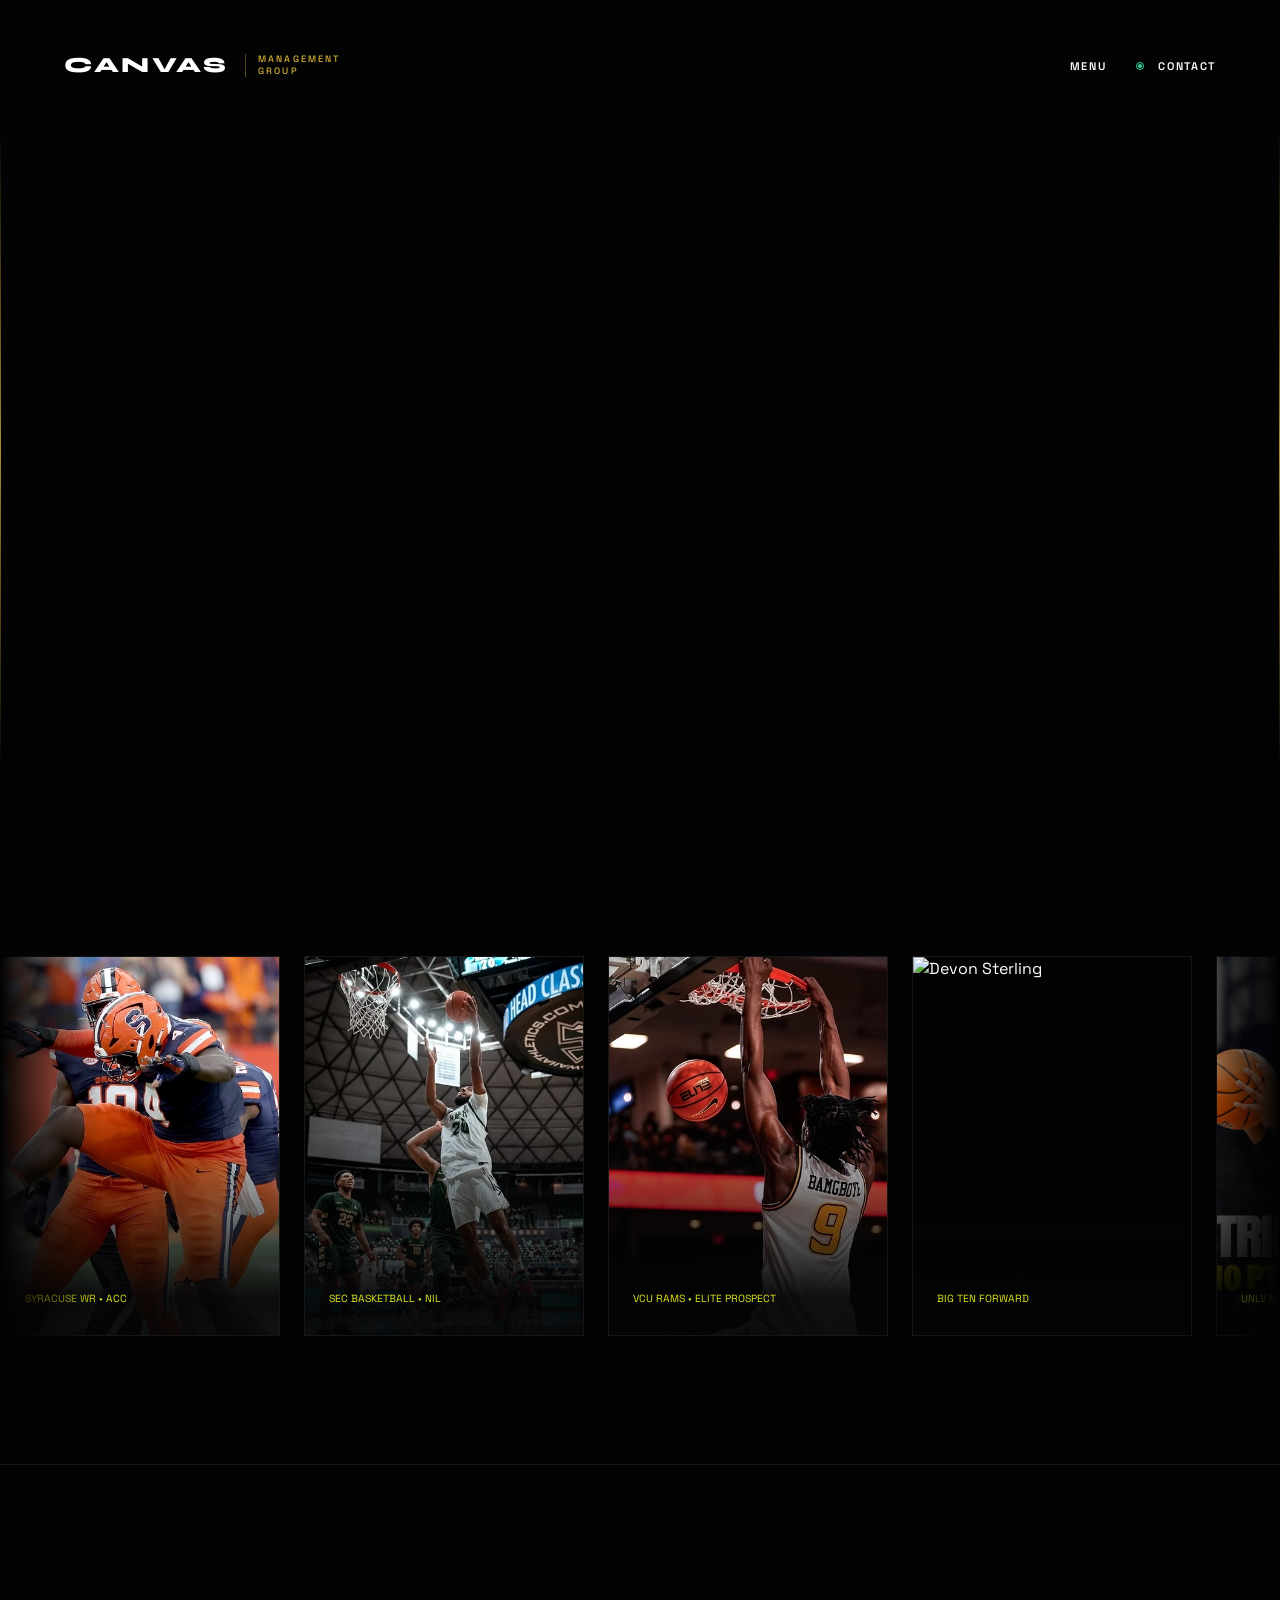
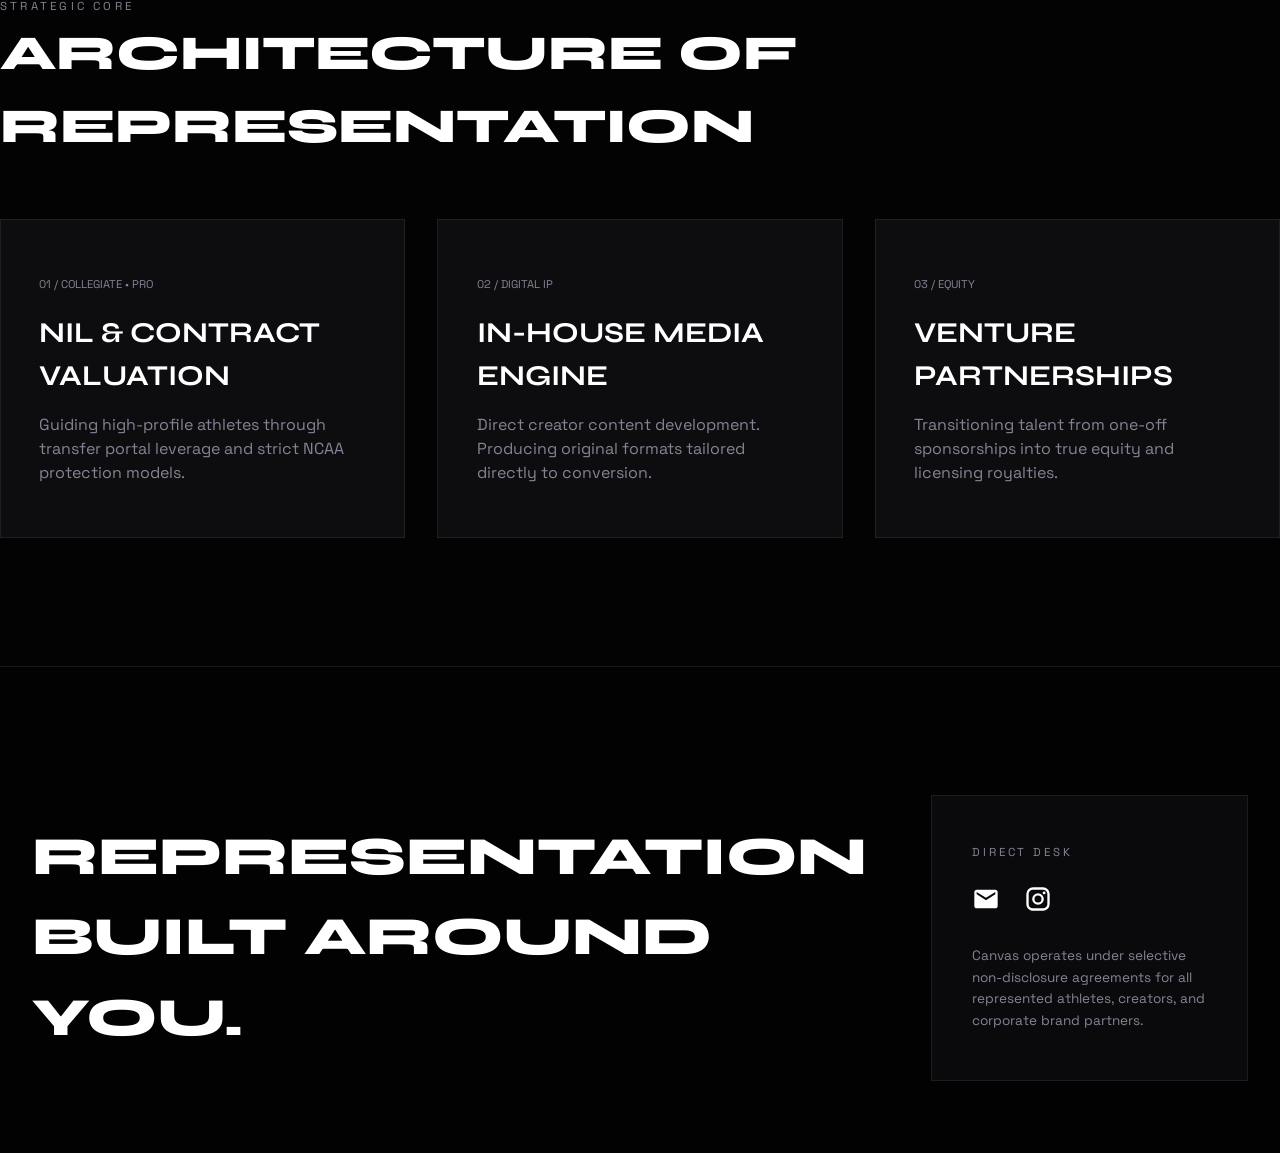
==== commit 526173da: "Arreglo para celular" ====
--- a/index.html
+++ b/index.html
@@ -10,9 +10,8 @@
   <link href="https://fonts.googleapis.com/css2?family=Space+Grotesk:wght@300;400;500;600;700&family=Syne:wght@700;800;900&display=swap" rel="stylesheet">
   
   <style>
-  
  /* =========================================
-       1. VARIABLES Y RESET GENERAL
+       1. VARIABLES Y RESET GENERAL (Seguro Móvil)
     ========================================= */
     :root {
       --bg: #030303;
@@ -29,14 +28,13 @@
       --font-body: 'Space Grotesk', -apple-system, BlinkMacSystemFont, sans-serif;
     }
 
-    /* Reseteo estricto para evitar espacios blancos a la izquierda/derecha */
-    * { box-sizing: border-box; margin: 0; padding: 0; }
+    * { box-sizing: border-box !important; margin: 0; padding: 0; }
     
     html, body { 
       scroll-behavior: smooth; 
-      overflow-x: hidden; 
-      width: 100%; 
-      max-width: 100vw; 
+      overflow-x: hidden !important; 
+      width: 100% !important; 
+      max-width: 100% !important; 
       background-color: var(--bg);
       color: var(--text-main);
       font-family: var(--font-body);
@@ -47,7 +45,7 @@
 
     a { color: inherit; text-decoration: none; }
     img { max-width: 100%; height: auto; display: block; }
-    .container { max-width: 1480px; margin: 0 auto; padding: 0 2rem; width: 100%; box-sizing: border-box; }
+    .container { max-width: 1480px; margin: 0 auto; padding: 0 2rem; width: 100% !important; }
 
     /* Filtro para imágenes a color */
     .carousel-photo-card img, .founder-image img, .founder-grid img, .founder-photo img, .roster-card img {
@@ -56,7 +54,7 @@
     }
 
     /* =========================================
-       2. NAVBAR Y MENÚ HOVER (CON EFECTO)
+       2. NAVBAR Y MENÚ HOVER
     ========================================= */
     header {
       position: fixed; top: 0; left: 0; width: 100%; z-index: 100;
@@ -110,21 +108,24 @@
     ========================================= */
     .portal-modal-overlay { position: fixed; inset: 0; background: rgba(3, 3, 3, 0.9); backdrop-filter: blur(8px); z-index: 99999; display: flex; align-items: center; justify-content: center; opacity: 0; pointer-events: none; transition: opacity 0.4s ease; }
     .portal-modal-overlay.active { opacity: 1; pointer-events: all; }
-    .portal-modal-box { width: 90%; max-width: 480px; background: #050505; border: 1px solid rgba(212, 175, 55, 0.3); padding: 3rem 2rem; position: relative; transform: translateY(30px); transition: transform 0.4s ease; box-sizing: border-box; }
+    .portal-modal-box { width: 90% !important; max-width: 480px !important; background: #050505; border: 1px solid rgba(212, 175, 55, 0.3); padding: 3rem 2rem; position: relative; transform: translateY(30px); transition: transform 0.4s ease; margin: 0 auto; }
     .portal-modal-overlay.active .portal-modal-box { transform: translateY(0); }
 
     /* =========================================
        4. HERO CINEMÁTICO Y PUERTAS (DESKTOP)
     ========================================= */
-    .split-splash-section { position: relative; width: 100%; height: 200vh; background: #050505; z-index: 10; overflow: hidden; }
-    #split-grid { position: sticky; top: 0; display: grid; grid-template-columns: 1fr 0fr 1fr; width: 100%; height: 100vh; background: #050505; overflow: hidden; will-change: grid-template-columns; }
+    .split-splash-section { position: relative; width: 100% !important; height: 200vh; background: #050505; z-index: 10; overflow: hidden; }
+    #split-grid { position: sticky; top: 0; display: grid; grid-template-columns: 1fr 0fr 1fr; width: 100% !important; height: 100vh; background: #050505; overflow: hidden; will-change: grid-template-columns; }
+    
     .split-door { width: 100%; height: 100%; background: radial-gradient(circle at 50% 50%, #161618 0%, #030303 100%); display: flex; align-items: center; overflow: hidden; position: relative; z-index: 20; }
     .split-left { justify-content: flex-end; border-right: 1px solid transparent; border-image: linear-gradient(to bottom, transparent 15%, rgba(212, 175, 55, 0.8) 50%, transparent 85%) 1; }
     .split-right { justify-content: flex-start; border-left: 1px solid transparent; border-image: linear-gradient(to bottom, transparent 15%, rgba(212, 175, 55, 0.8) 50%, transparent 85%) 1; }
     
-    .door-text { font-family: var(--font-display), sans-serif; font-size: clamp(4rem, 15vw, 12rem); font-weight: 900; color: #fff; line-height: 1; padding: 0 1vw; text-shadow: 0 0 40px rgba(255, 255, 255, 0.15); }
+    /* FIX: white-space: nowrap EVITA EL APRETÓN DE CAN VAS */
+    .door-text { font-family: var(--font-display), sans-serif; font-size: clamp(4rem, 15vw, 12rem); font-weight: 900; color: #fff; line-height: 1; padding: 0 1vw; text-shadow: 0 0 40px rgba(255, 255, 255, 0.15); white-space: nowrap !important; }
+    
     .split-middle { width: 100%; height: 100%; overflow: hidden; position: relative; }
-    .middle-content-wrapper { width: 100vw; height: 100vh; position: absolute; left: 50%; transform: translateX(-50%); }
+    .middle-content-wrapper { width: 100%; height: 100vh; position: absolute; left: 50%; transform: translateX(-50%); }
 
     .hero-cinematic { position: relative; width: 100%; min-height: 100vh; display: flex; flex-direction: column; justify-content: flex-end; padding-bottom: 4rem; padding-top: 8rem; overflow: hidden; background-color: #030303; }
     .hero-bg-media { position: absolute; inset: 0; z-index: 1; background-image: linear-gradient(180deg, rgba(3, 3, 3, 0.25) 0%, rgba(3, 3, 3, 0.8) 100%), url('https://images.unsplash.com/photo-1546519638-68e109498ffc?auto=format&fit=crop&w=2200&q=85'); background-size: cover; background-position: center; filter: blur(14px) brightness(0.7); transform: scale(1.08); transition: filter 1.6s ease, transform 1.6s ease; }
@@ -175,84 +176,244 @@
     .social-icon:hover { color: var(--accent-green); transform: translateY(-4px); }
 
 
-    /* =========================================
-       6. ESTILO "BEST SPORTS AGENCY" (MÓVIL DEFINITIVO)
-       ESTE ES EL BLOQUE MAESTRO QUE REPARA TODO.
+   /* =========================================
+       6. UNIFICACIÓN MÓVIL Y REPARACIÓN DE BORDES
     ========================================= */
     @media (max-width: 768px) {
       
-      /* A. Anti-Desbordamiento: Previene el espacio a la izquierda/derecha */
-      html, body { overflow-x: hidden !important; width: 100% !important; max-width: 100vw !important; margin: 0; padding: 0; position: relative !important; }
-      
-      main, .container, section, .pillar-box, .contact-card, .portal-modal-box {
-        width: 100vw !important; max-width: 100vw !important; box-sizing: border-box !important;
-        padding-left: 5vw !important; padding-right: 5vw !important; overflow-x: hidden !important;
-      }
-
-      /* B. El Secreto "Best Sports": Bloques Sólidos y Apilados */
-      /* Aquí eliminamos TODAS las reglas que prohíben partir líneas */
-      h1, h2, h3, .hero-big-title, .page-title, .hero-title, .footer-huge, .door-text {
+      /* A. Eliminar márgenes y rellenos que encogen la pantalla */
+      html, body, main { 
+        width: 100% !important; 
+        max-width: 100% !important; 
+        overflow-x: hidden !important; 
+        margin: 0 !important; 
+        padding: 0 !important; 
+      }
+
+      /* Las secciones de fondo ocupan el 100% real de borde a borde */
+      section, .split-splash-section, .hero-cinematic, .athletes-carousel-section {
+        width: 100% !important;
+        max-width: 100% !important;
+        padding-left: 0 !important;
+        padding-right: 0 !important;
+        margin-left: 0 !important;
+        margin-right: 0 !important;
+        overflow-x: hidden !important;
+      }
+      
+      /* Solo los contenedores de texto llevan margen interno seguro */
+      .container, .pillar-box, .contact-card {
+        width: 100% !important; 
+        max-width: 100% !important; 
+        box-sizing: border-box !important;
+        padding-left: 1.25rem !important; 
+        padding-right: 1.25rem !important; 
+        margin-left: 0 !important;
+        margin-right: 0 !important;
+      }
+
+      /* B. Puertas de borde a borde y letras CAN | VAS completas */
+      .split-splash-section, #split-grid { 
+        width: 100vw !important;
+        height: 100dvh !important; 
+        padding: 0 !important;
+        margin: 0 !important;
+      }
+
+      .door-text { 
+        font-size: 9.5vw !important; /* Medida exacta para que CAN y VAS no se corten */
+        padding: 0 2vw !important; 
+        white-space: nowrap !important;
+      }
+
+      /* C. Navbar superior ajustada para que no se corte el icono derecho */
+      header { 
+        background: transparent !important; 
+        backdrop-filter: blur(8px) !important; 
+        -webkit-backdrop-filter: blur(8px) !important; 
+        padding: 15px 0 !important;
+      }
+      .nav-inner { 
+        padding: 0.5rem 1.25rem !important; 
+        width: 100% !important; 
+        box-sizing: border-box !important;
+      }
+      .brand { gap: 0.5rem !important; }
+      .brand-text { font-size: 1.05rem !important; letter-spacing: 0.08em !important; }
+      .brand-sub { font-size: 0.42rem !important; padding-left: 0.5rem !important; letter-spacing: 0.15em !important; }
+      .nav-actions-right { gap: 0.8rem !important; }
+      .desktop-btn { display: none !important; }
+      .mobile-btn { display: flex !important; }
+      #openContactBtn { font-size: 9px !important; gap: 5px !important; }
+
+      /* D. Textos y Títulos internos sin cortes */
+      h1, h2, h3, .hero-big-title, .page-title, .hero-title, .footer-huge {
         white-space: normal !important; 
-        word-break: break-word !important; /* Si la palabra es muy ancha, se parte elegantemente */
-        overflow-wrap: break-word !important;
-        hyphens: auto !important;
-        line-height: 0.95 !important; /* Interlineado bien apretado para lucir moderno */
+        word-break: keep-all !important; 
+        overflow-wrap: normal !important; 
+        hyphens: none !important;
+        line-height: 1.05 !important; 
         letter-spacing: -0.02em !important; 
         text-transform: uppercase !important;
-        margin: 0 0 1rem 0 !important;
-        box-sizing: border-box !important;
-      }
-
-      /* C. Tamaños de fuente calculados para que "Syne" quepa perfecto */
+      }
+
+      .middle-content-wrapper {
+        width: 100vw !important; 
+        min-width: 100vw !important; 
+      }
+      
+      .hero-content { 
+        width: 100% !important;
+        padding: 0 1.25rem !important; 
+        align-items: center !important; 
+        text-align: center !important; 
+      }
+
       .hero-big-title {
-        font-size: 11.5vw !important; /* Ideal para que ATHLETES quepa */
+        font-size: 10vw !important; 
         text-align: center !important;
-        white-space: nowrap !important; /* Solo forzamos esto en el Hero porque es corto */
+        padding: 0 !important;
       }
 
       h2, h3, .footer-huge, .panel-title, .contact-modal h3 {
-        font-size: 8vw !important; /* Reducido para que quepa "REPRESENTATION" sin desbordar */
+        font-size: 6.2vw !important; 
         text-align: left !important;
         padding: 0 !important; 
       }
 
-      /* D. EL FIX DEL APRETÓN DEL HERO: ¡VITAL! */
-      /* Esto ancla el ancho del texto al de la pantalla. Al abrirse las puertas, el texto se revelará, NO se comprimirá. */
-      .middle-content-wrapper {
-        width: 100vw !important; min-width: 100vw !important; position: absolute !important;
-        left: 50% !important; transform: translateX(-50%) !important;
-      }
-      .hero-content { padding: 0 5vw !important; align-items: center !important; text-align: center !important; width: 100vw !important; }
-
-      /* E. Las Puertas Animadas */
-      .door-text { font-size: 14vw !important; padding: 0 5vw !important; }
-      .split-splash-section { height: 100dvh !important; overflow: hidden !important; }
-      #split-grid { height: 100dvh !important; position: relative !important; overflow: hidden !important; }
-
-      /* F. Footer (Márgenes Seguros) */
+      /* E. Footer, Modal y Grillas */
       footer { padding: 4rem 0 5rem 0 !important; } 
-      .footer-grid { display: flex !important; flex-direction: column !important; gap: 3rem !important; }
+      .footer-grid { display: flex !important; flex-direction: column !important; gap: 2.5rem !important; }
       .social-icons-row { gap: 2rem !important; margin: 1.5rem 0 !important; }
-      .social-icon svg { width: 32px !important; height: 32px !important; }
-
-      /* G. Modal y Grillas */
-      .portal-modal-box { padding: 3rem 1.5rem !important; width: 90% !important; margin: 0 auto; }
-      .pillars-grid, .founder-grid { display: flex !important; flex-direction: column !important; width: 100% !important; gap: 2.5rem !important; }
-
-      /* H. Navbar y Menú */
-      header { background: transparent !important; backdrop-filter: blur(8px) !important; -webkit-backdrop-filter: blur(8px) !important; }
-      .brand-text { font-size: 1.2rem !important; }
-      .brand-sub { font-size: 0.5rem !important; }
-      .nav-inner { padding: 1rem 5vw !important; }
-      .desktop-btn { display: none !important; }
-      .mobile-btn { display: flex !important; }
+      .portal-modal-box { padding: 2.5rem 1.5rem !important; width: 90% !important; margin: 0 auto !important; }
+      .pillars-grid, .founder-grid { display: flex !important; flex-direction: column !important; width: 100% !important; gap: 2rem !important; }
       .curtain-links-container { text-align: center !important; }
-      .curtain-link { font-size: 2.5rem !important; }
-      .curtain-link::after { display: none !important; } /* Ocultamos descripciones en móvil */
-      
-      /* Elementos visuales del menú responsivo */
-      #openContactBtn { display: flex; font-size: 10px; }
-      .dot-pulse { display: none; } /* Ocultamos el puntito en móvil por espacio */
+      .curtain-link { font-size: 2.2rem !important; }
+      .curtain-link::after { display: none !important; }
+    }
+    /* =========================================
+       7. DESBLOQUEO DE SCROLL VERTICAL Y BOTÓN CENTRAL DE LUJO
+    ========================================= */
+    
+    /* 1. Liberar el scroll vertical en móvil y escritorio */
+    html, body {
+      overflow-x: clip !important;
+      overflow-y: auto !important;
+      height: auto !important;
+      touch-action: pan-y !important;
+    }
+
+    main, section, .athletes-carousel-section {
+      overflow: visible !important;
+      touch-action: pan-y !important;
+    }
+
+    /* Como las puertas abren solas, quitamos los 200vh que trababan el inicio */
+    .split-splash-section, #split-grid, .hero-cinematic {
+      height: 100dvh !important;
+      min-height: 100dvh !important;
+      max-height: 100dvh !important;
+      position: relative !important;
+      overflow: hidden !important;
+      touch-action: pan-y !important;
+    }
+
+    /* Las puertas abiertas no deben interceptar el dedo */
+    .split-door {
+      pointer-events: none !important;
+    }
+
+    /* 2. Diseño del Botón Central Elegante (Estilo Agencia) */
+    .hero-toggle-btn {
+      position: absolute !important;
+      top: 54% !important;
+      bottom: auto !important;
+      left: 50% !important;
+      transform: translate(-50%, -50%) !important;
+      z-index: 30 !important;
+      display: flex !important;
+      flex-direction: column !important;
+      align-items: center !important;
+      gap: 1rem !important;
+      background: transparent !important;
+      border: none !important;
+      padding: 1rem !important;
+      cursor: pointer !important;
+      backdrop-filter: none !important;
+      opacity: 0;
+      pointer-events: none;
+      transition: all 0.7s cubic-bezier(0.16, 1, 0.3, 1) !important;
+    }
+
+    .hero-toggle-btn.visible {
+      opacity: 1 !important;
+      pointer-events: all !important;
+    }
+
+    /* Cuando el texto está visible, el botón baja suavemente para no estorbar */
+    .hero-toggle-btn.active-mode {
+      top: 88% !important;
+      transform: translate(-50%, -50%) scale(0.85) !important;
+    }
+
+    .luxury-ring-wrap {
+      position: relative;
+      width: 64px;
+      height: 64px;
+      display: flex;
+      align-items: center;
+      justify-content: center;
+    }
+
+    .luxury-ring-core {
+      width: 48px;
+      height: 48px;
+      border-radius: 50%;
+      background: rgba(10, 10, 13, 0.55);
+      border: 1px solid rgba(212, 175, 55, 0.65);
+      backdrop-filter: blur(8px);
+      -webkit-backdrop-filter: blur(8px);
+      display: flex;
+      align-items: center;
+      justify-content: center;
+      color: #fff;
+      font-size: 1.2rem;
+      font-weight: 300;
+      transition: transform 0.4s ease, background 0.4s ease, border-color 0.4s ease;
+    }
+
+    .hero-toggle-btn:hover .luxury-ring-core {
+      transform: scale(1.08);
+      background: rgba(212, 175, 55, 0.15);
+      border-color: #D4AF37;
+    }
+
+    /* Anillos concéntricos pulsantes */
+    .luxury-ring-pulse {
+      position: absolute;
+      inset: 0;
+      border-radius: 50%;
+      border: 1px solid rgba(212, 175, 55, 0.35);
+      animation: luxuryRipple 2.6s infinite cubic-bezier(0.16, 1, 0.3, 1);
+    }
+
+    .luxury-ring-pulse.delay {
+      animation-delay: 1.3s;
+    }
+
+    @keyframes luxuryRipple {
+      0% { transform: scale(0.75); opacity: 1; }
+      100% { transform: scale(1.65); opacity: 0; }
+    }
+
+    .luxury-btn-label {
+      font-family: var(--font-body);
+      font-size: 0.65rem;
+      letter-spacing: 0.35em;
+      text-transform: uppercase;
+      color: rgba(255, 255, 255, 0.85);
+      text-shadow: 0 2px 10px rgba(0, 0, 0, 0.8);
+      white-space: nowrap;
     }
   </style>
 </head>
@@ -338,8 +499,14 @@
                 </div>
               </div>
               <button class="hero-toggle-btn" id="heroToggleBtn" type="button">
-                <span id="heroToggleText">Show Details</span>
-                <span class="hero-toggle-icon" id="heroToggleIcon">&uarr;</span>
+                <span class="luxury-ring-wrap">
+                  <span class="luxury-ring-pulse"></span>
+                  <span class="luxury-ring-pulse delay"></span>
+                  <span class="luxury-ring-core">
+                    <span class="hero-toggle-icon" id="heroToggleIcon">+</span>
+                  </span>
+                </span>
+                <span id="heroToggleText" class="luxury-btn-label">Reveal Story</span>
               </button>
             </section>
             <!-- 👆 AQUÍ TERMINA TU HERO ORIGINAL 👆 -->
@@ -582,103 +749,23 @@
     document.addEventListener('DOMContentLoaded', () => {
       
       // =========================================
-      // 1. TEMPORIZADOR HÉROE 3.5s (Intacto)
+      // 1. MOTOR DE ENTRADA, CAÍDA Y BOTÓN CENTRAL
       // =========================================
+      const splitGrid = document.getElementById('split-grid');
       const hero = document.getElementById('heroCinematic');
       const heroContent = document.querySelector('.hero-content');
       const heroToggleBtn = document.getElementById('heroToggleBtn');
       const heroToggleText = document.getElementById('heroToggleText');
       const heroToggleIcon = document.getElementById('heroToggleIcon');
 
-      setTimeout(() => {
-        if (hero) hero.classList.add('loaded');
-        if (heroContent) heroContent.classList.add('slide-down');
-        if (heroToggleBtn) heroToggleBtn.classList.add('visible');
-      }, 3500);
-
-      if (heroToggleBtn && heroContent) {
-        heroToggleBtn.addEventListener('click', () => {
-          const isHidden = heroContent.classList.contains('slide-down');
-          if (isHidden) {
-            heroContent.classList.remove('slide-down');
-            if (heroToggleText) heroToggleText.textContent = 'Hide Details';
-            if (heroToggleIcon) heroToggleIcon.innerHTML = '&darr;';
-          } else {
-            heroContent.classList.add('slide-down');
-            if (heroToggleText) heroToggleText.textContent = 'Show Details';
-            if (heroToggleIcon) heroToggleIcon.innerHTML = '&uarr;';
-          }
-        });
-      }
-
-      // =========================================
-      // 2. LÓGICA DEL MENÚ FULL-SCREEN
-      // =========================================
-      const fullScreenMenu = document.getElementById('fullScreenMenu');
-      const openMenuBtn = document.getElementById('openMenuBtn');
-      const burgerToggle = document.getElementById('burgerToggle');
-      const closeMenuBtn = document.getElementById('closeMenuBtn');
-
-      const openMenu = () => { if(fullScreenMenu) fullScreenMenu.classList.add('active'); };
-      const closeMenu = () => { if(fullScreenMenu) fullScreenMenu.classList.remove('active'); };
-
-      if(openMenuBtn) openMenuBtn.addEventListener('click', openMenu);
-      if(burgerToggle) burgerToggle.addEventListener('click', openMenu);
-      if(closeMenuBtn) closeMenuBtn.addEventListener('click', closeMenu);
-
-    });
-
-    // =========================================
-    // 3. SCROLL REVEAL (Intacto)
-    // =========================================
-    const observer = new IntersectionObserver((entries) => {
-      entries.forEach(entry => {
-        if (entry.isIntersecting) entry.target.classList.add('in-view');
-      });
-    }, { threshold: 0.15 });
-    document.querySelectorAll('.scroll-reveal-section').forEach(sec => observer.observe(sec));
-// =========================================
-      // 2. LÓGICA DEL MODAL DE CONTACTO
-      // =========================================
-      const contactModal = document.getElementById('contactModal');
-      const openContactBtn = document.getElementById('openContactBtn');
-      const openContactMobileBtn = document.getElementById('openContactMobileBtn');
-      const closeContactBtn = document.getElementById('closeContactBtn');
-      const burgerToggle = document.getElementById('burgerToggle');
-      const fullScreenMenu = document.getElementById('fullScreenMenu'); // El nuevo menú
-
-      function openModal() {
-        if (burgerToggle) burgerToggle.classList.remove('active');
-        if (fullScreenMenu) fullScreenMenu.classList.remove('active');
-        document.body.style.overflow = 'hidden';
-        if (contactModal) contactModal.classList.add('active');
-      }
-
-      if (openContactBtn) openContactBtn.addEventListener('click', openModal);
-      if (openContactMobileBtn) openContactMobileBtn.addEventListener('click', openModal);
-      
-      if (closeContactBtn) {
-        closeContactBtn.addEventListener('click', () => {
-          if (contactModal) contactModal.classList.remove('active');
-          document.body.style.overflow = '';
-        });
-      }
-    // =========================================
-      // MOTOR DEFINITIVO: APERTURA, APARICIÓN Y CAÍDA
-      // =========================================
-      const splitGrid = document.getElementById('split-grid');
-      const hero = document.getElementById('heroCinematic');
-      const heroContent = document.querySelector('.hero-content');
-      const heroToggleBtn = document.getElementById('heroToggleBtn');
-
-      // Preparar el texto para que entre desde arriba
+      // Estado inicial del texto antes de abrir puertas
       if (heroContent) {
         heroContent.style.opacity = '0';
         heroContent.style.transform = 'translateY(-30px)';
-        heroContent.style.transition = 'opacity 1.2s ease, transform 1.2s ease';
-      }
-
-      // 1. ABRIR LAS PUERTAS (A los 2 segundos)
+        heroContent.style.transition = 'opacity 1.1s ease, transform 1.1s cubic-bezier(0.16, 1, 0.3, 1)';
+      }
+
+      // A. Abrir las puertas a los 2 segundos
       setTimeout(() => {
         if (splitGrid) {
           splitGrid.style.transition = 'grid-template-columns 1.5s cubic-bezier(0.25, 1, 0.5, 1)';
@@ -686,28 +773,103 @@
         }
       }, 2000);
 
-      // 2. APARECER EL TEXTO (A los 4.5 segundos)
+      // B. Mostrar el texto del Hero a los 4.2 segundos
       setTimeout(() => {
         if (hero) hero.classList.add('loaded'); 
         if (heroContent) {
           heroContent.style.opacity = '1';
           heroContent.style.transform = 'translateY(0)'; 
         }
-      }, 4500);
-
-      // 3. BAJAR EL TEXTO Y MOSTRAR EL FONDO (A los 7 segundos)
+      }, 4200);
+
+      // C. Bajar el texto a los 7 segundos y mostrar el botón central de lujo
       setTimeout(() => {
         if (heroContent) {
-          // El texto cae suavemente y desaparece
+          heroContent.classList.add('slide-down');
           heroContent.style.opacity = '0';
-          heroContent.style.transform = 'translateY(120px)'; 
-          heroContent.classList.add('slide-down'); 
+          heroContent.style.transform = 'translateY(120px)';
+          heroContent.style.pointerEvents = 'none';
         }
         if (heroToggleBtn) {
-          // Muestra el botón por si el cliente quiere volver a subir el texto
           heroToggleBtn.classList.add('visible'); 
         }
       }, 7000);
+
+      // D. Interacción al tocar el botón central
+      if (heroToggleBtn && heroContent) {
+        heroToggleBtn.addEventListener('click', () => {
+          const isHidden = heroContent.classList.contains('slide-down');
+          
+          if (isHidden) {
+            // Mostrar contenido
+            heroContent.classList.remove('slide-down');
+            heroContent.style.opacity = '1';
+            heroContent.style.transform = 'translateY(0)';
+            heroContent.style.pointerEvents = 'all';
+            
+            heroToggleBtn.classList.add('active-mode');
+            if (heroToggleText) heroToggleText.textContent = 'Hide Story';
+            if (heroToggleIcon) heroToggleIcon.textContent = '—';
+          } else {
+            // Ocultar contenido y devolver botón al centro
+            heroContent.classList.add('slide-down');
+            heroContent.style.opacity = '0';
+            heroContent.style.transform = 'translateY(120px)';
+            heroContent.style.pointerEvents = 'none';
+            
+            heroToggleBtn.classList.remove('active-mode');
+            if (heroToggleText) heroToggleText.textContent = 'Reveal Story';
+            if (heroToggleIcon) heroToggleIcon.textContent = '+';
+          }
+        });
+      }
+
+      // =========================================
+      // 2. MENÚ CORTINA FULL-SCREEN
+      // =========================================
+      const fullScreenMenu = document.getElementById('fullScreenMenu');
+      const openMenuBtn = document.getElementById('openMenuBtn');
+      const burgerToggle = document.getElementById('burgerToggle');
+      const closeMenuBtn = document.getElementById('closeMenuBtn');
+
+      const openMenu = () => { if (fullScreenMenu) fullScreenMenu.classList.add('active'); };
+      const closeMenu = () => { if (fullScreenMenu) fullScreenMenu.classList.remove('active'); };
+
+      if (openMenuBtn) openMenuBtn.addEventListener('click', openMenu);
+      if (burgerToggle) burgerToggle.addEventListener('click', openMenu);
+      if (closeMenuBtn) closeMenuBtn.addEventListener('click', closeMenu);
+
+      // =========================================
+      // 3. MODAL DE CONTACTO
+      // =========================================
+      const contactModal = document.getElementById('contactModal');
+      const openContactBtn = document.getElementById('openContactBtn');
+      const closeContactBtn = document.getElementById('closeContactBtn');
+
+      if (openContactBtn) {
+        openContactBtn.addEventListener('click', () => {
+          if (fullScreenMenu) fullScreenMenu.classList.remove('active');
+          if (contactModal) contactModal.classList.add('active');
+        });
+      }
+
+      if (closeContactBtn) {
+        closeContactBtn.addEventListener('click', () => {
+          if (contactModal) contactModal.classList.remove('active');
+        });
+      }
+
+      // =========================================
+      // 4. SCROLL REVEAL DE LAS SECCIONES
+      // =========================================
+      const observer = new IntersectionObserver((entries) => {
+        entries.forEach(entry => {
+          if (entry.isIntersecting) entry.target.classList.add('in-view');
+        });
+      }, { threshold: 0.15 });
+      
+      document.querySelectorAll('.scroll-reveal-section').forEach(sec => observer.observe(sec));
+    });
   </script>
 
 </body>
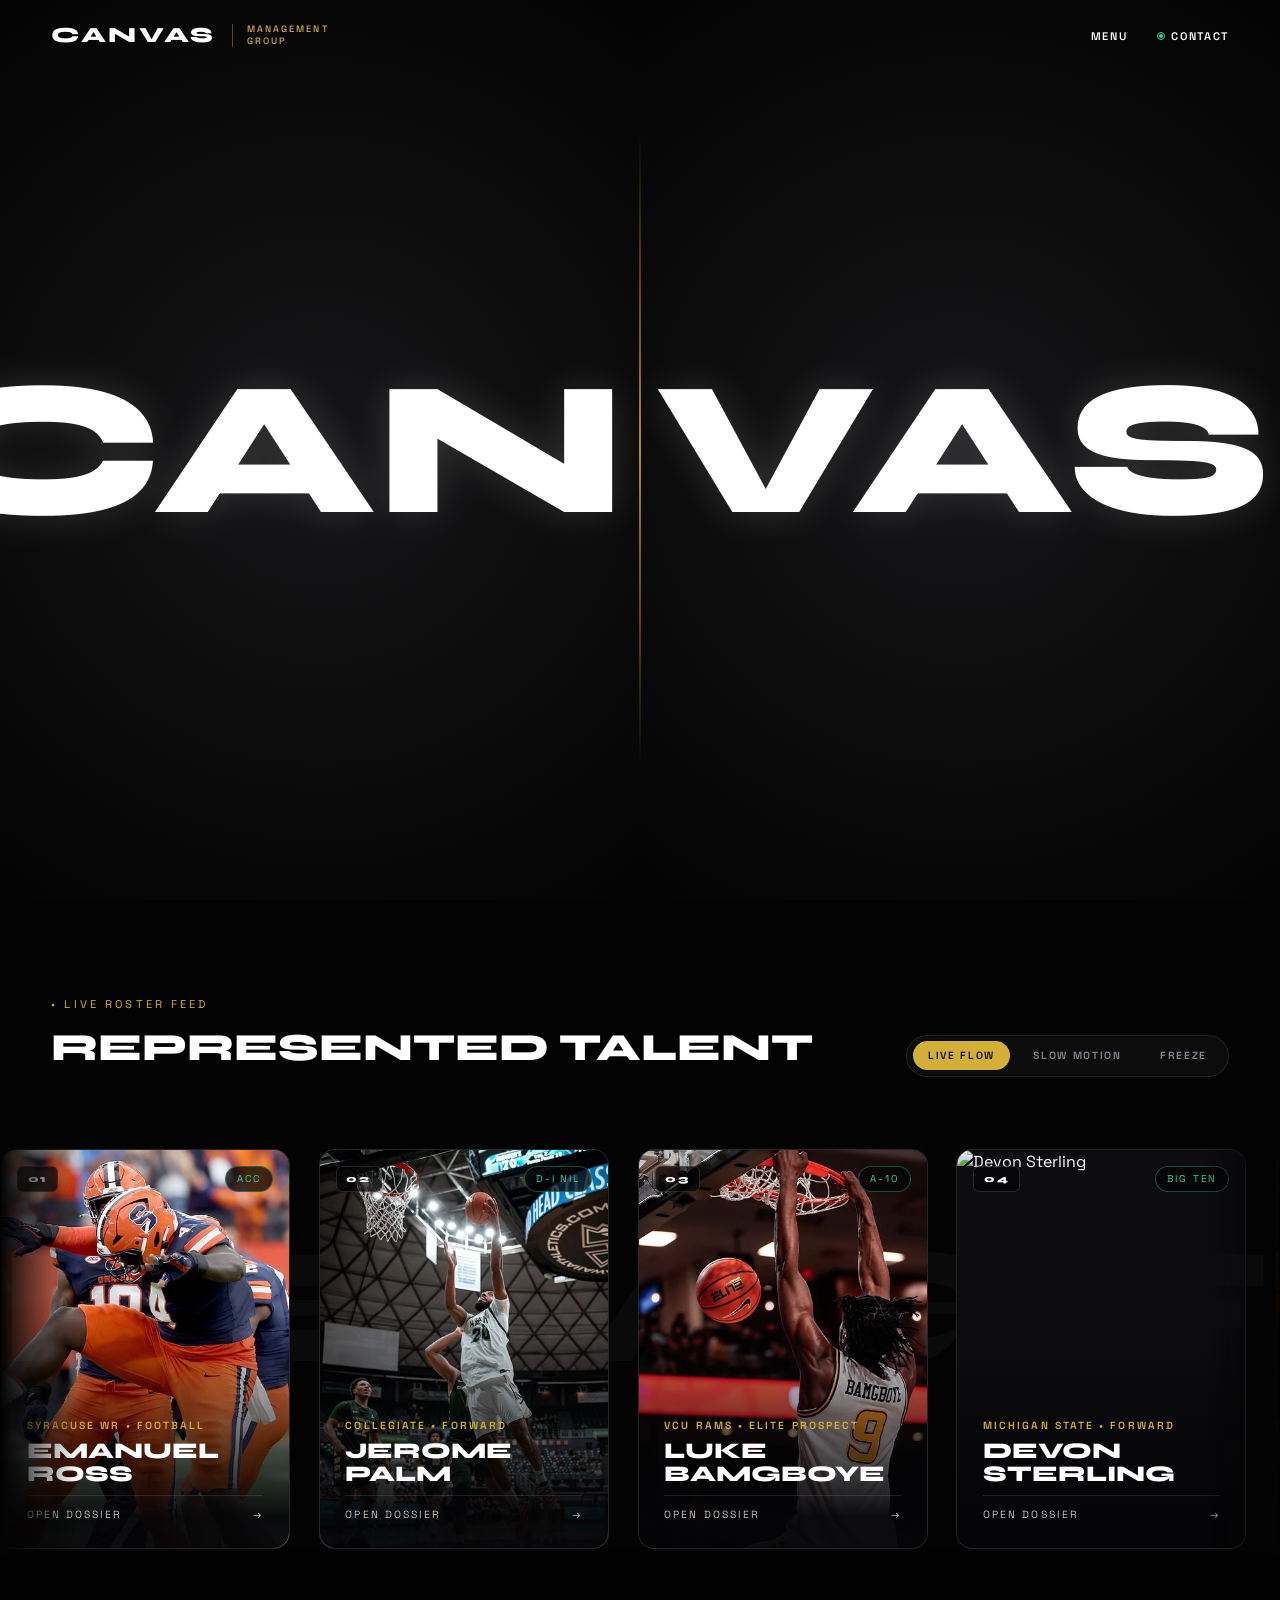
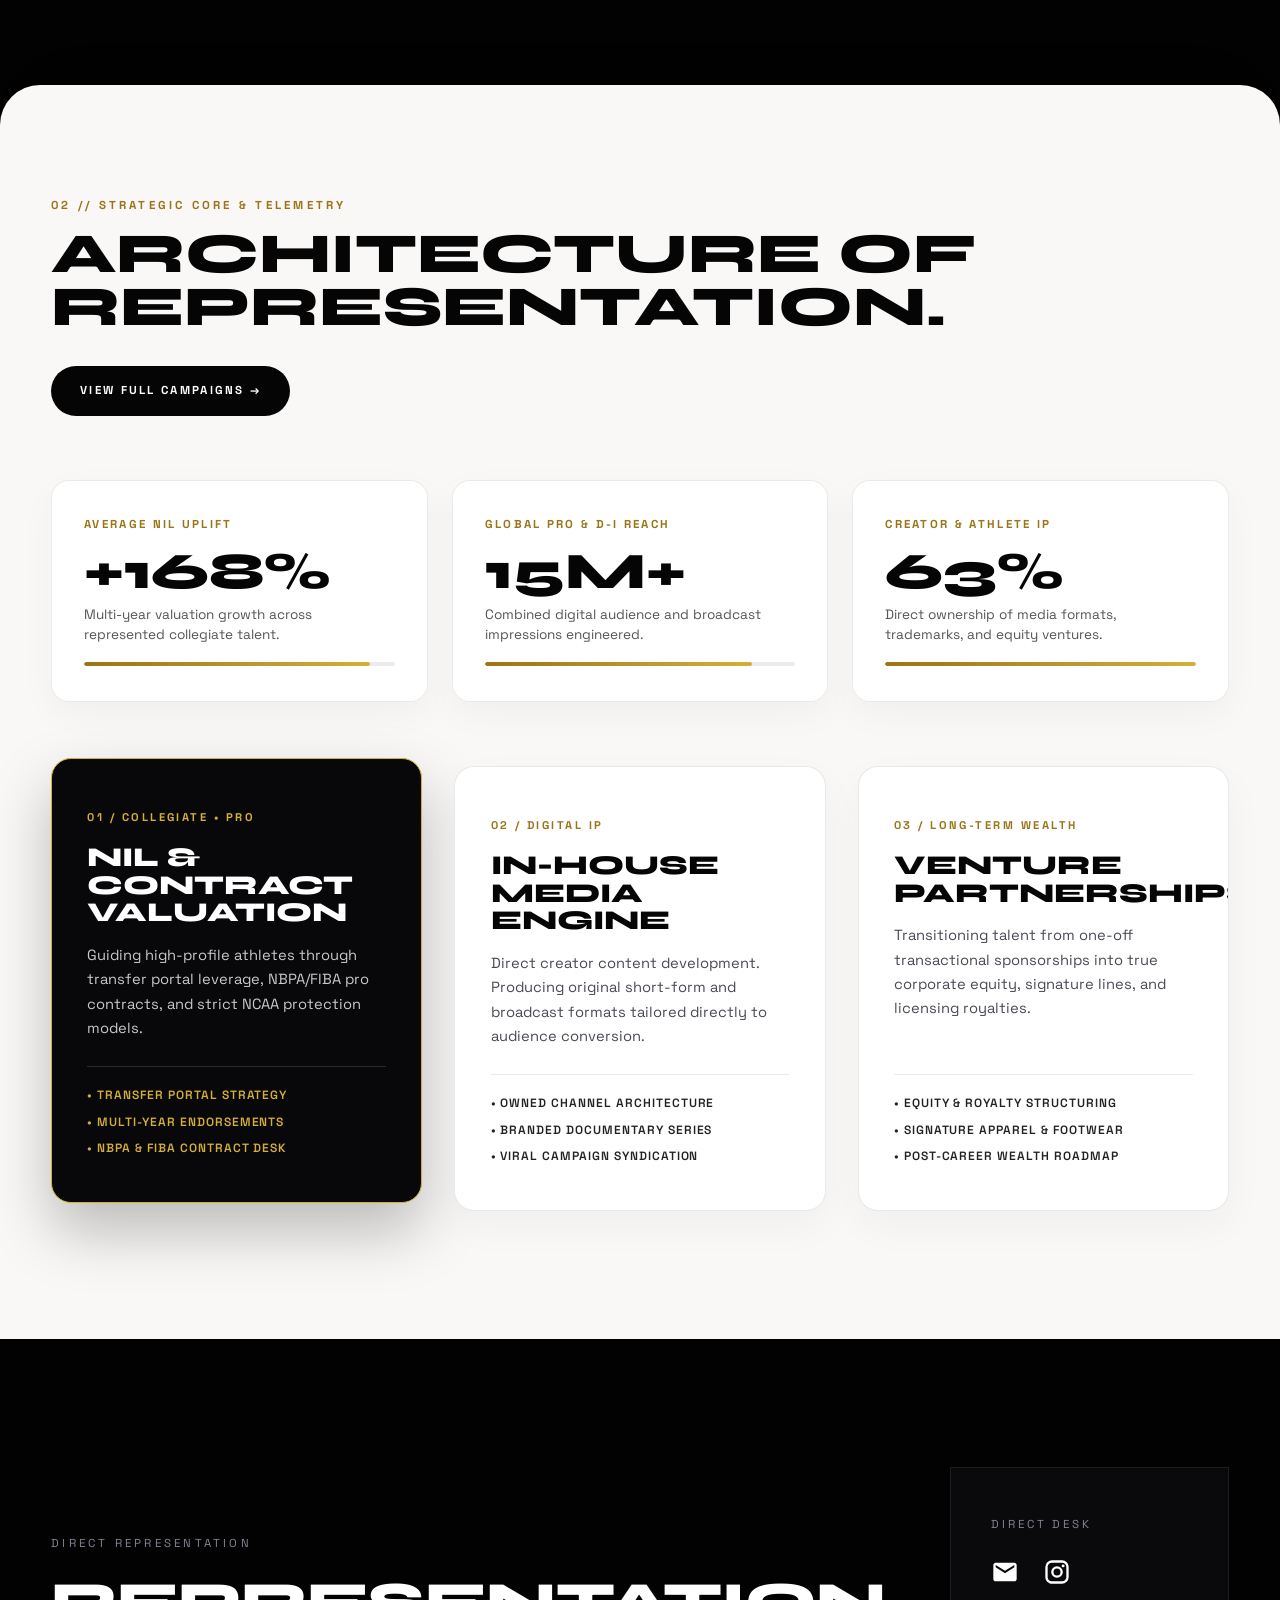
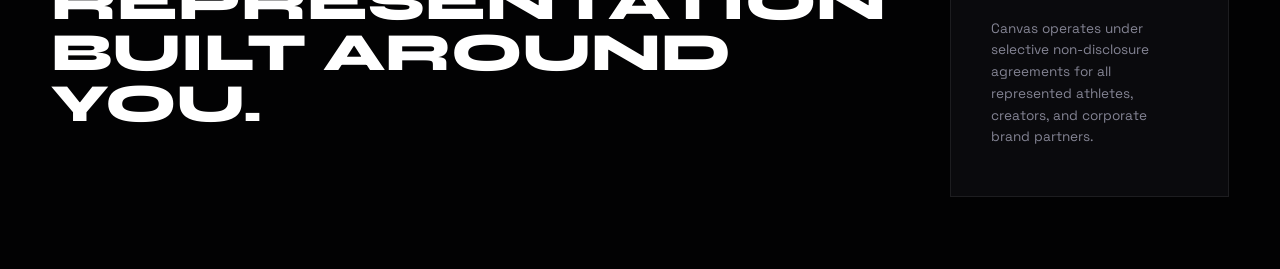
==== commit 173d04d3: "arreglo index y about" ====
--- a/index.html
+++ b/index.html
@@ -10,8 +10,8 @@
   <link href="https://fonts.googleapis.com/css2?family=Space+Grotesk:wght@300;400;500;600;700&family=Syne:wght@700;800;900&display=swap" rel="stylesheet">
   
   <style>
- /* =========================================
-       1. VARIABLES Y RESET GENERAL (Seguro Móvil)
+    /* =========================================
+       1. VARIABLES Y RESET GENERAL
     ========================================= */
     :root {
       --bg: #030303;
@@ -22,6 +22,7 @@
       --text-dim: #848494;
       --border: rgba(255, 255, 255, 0.08);
       --border-accent: rgba(255, 255, 255, 0.22);
+      --accent-gold: #D4AF37;
       --accent-neon: #E0E722;
       --accent-green: #34D399;
       --font-display: 'Syne', -apple-system, BlinkMacSystemFont, sans-serif;
@@ -32,7 +33,8 @@
     
     html, body { 
       scroll-behavior: smooth; 
-      overflow-x: hidden !important; 
+      overflow-x: clip !important; 
+      overflow-y: auto !important;
       width: 100% !important; 
       max-width: 100% !important; 
       background-color: var(--bg);
@@ -41,48 +43,58 @@
       line-height: 1.5;
       -webkit-font-smoothing: antialiased;
       position: relative;
+      touch-action: pan-y !important;
     }
 
     a { color: inherit; text-decoration: none; }
     img { max-width: 100%; height: auto; display: block; }
-    .container { max-width: 1480px; margin: 0 auto; padding: 0 2rem; width: 100% !important; }
-
-    /* Filtro para imágenes a color */
-    .carousel-photo-card img, .founder-image img, .founder-grid img, .founder-photo img, .roster-card img {
-      filter: grayscale(0%) !important;
-      -webkit-filter: grayscale(0%) !important;
-    }
+    .container { max-width: 1480px; margin: 0 auto; padding: 0 4%; width: 100% !important; }
 
     /* =========================================
-       2. NAVBAR Y MENÚ HOVER
+       2. NAVBAR 100% TRANSPARENTE (DARK / LIGHT MODE)
     ========================================= */
     header {
-      position: fixed; top: 0; left: 0; width: 100%; z-index: 100;
+      position: fixed; top: 0; left: 0; width: 100%; z-index: 1000;
       background: transparent !important;
-      backdrop-filter: blur(8px) !important;
-      -webkit-backdrop-filter: blur(8px) !important;
-      padding: 30px 0; transition: all 0.3s ease; pointer-events: none;
+      background-color: transparent !important;
+      backdrop-filter: none !important;
+      -webkit-backdrop-filter: none !important;
+      border: none !important;
+      box-shadow: none !important;
+      padding: 24px 0; transition: all 0.3s ease; pointer-events: none;
     }
 
     .nav-inner {
-      display: flex; justify-content: flex-end; align-items: center;
+      display: flex; justify-content: space-between; align-items: center;
       width: 100%; max-width: 1480px; margin: 0 auto; padding: 0 4%; pointer-events: all;
     }
 
     .brand { margin-right: auto; display: inline-flex; align-items: center; gap: 1rem; pointer-events: all; cursor: pointer; z-index: 9999; }
-    .brand-text { font-family: var(--font-display); font-size: 1.35rem; font-weight: 900; letter-spacing: 0.12em; text-transform: uppercase; line-height: 1; }
-    .brand-sub { font-family: var(--font-body); font-size: 0.58rem; line-height: 1.25; letter-spacing: 0.22em; text-transform: uppercase; color: #D4AF37; font-weight: 500; display: flex; flex-direction: column; border-left: 1px solid rgba(212, 175, 55, 0.4); padding-left: 0.9rem; }
+    .brand-text { font-family: var(--font-display); font-size: 1.35rem; font-weight: 900; letter-spacing: 0.12em; text-transform: uppercase; line-height: 1; color: #fff; transition: color 0.4s ease; }
+    .brand-sub { font-family: var(--font-body); font-size: 0.58rem; line-height: 1.25; letter-spacing: 0.22em; text-transform: uppercase; color: var(--accent-gold); font-weight: 500; display: flex; flex-direction: column; border-left: 1px solid rgba(212, 175, 55, 0.4); padding-left: 0.9rem; transition: color 0.4s ease, border-color 0.4s ease; }
 
     .nav-actions-right { display: flex; align-items: center; gap: 2rem; }
-    .desktop-btn, #openContactBtn, .luxury-burger { pointer-events: all !important; cursor: pointer !important; z-index: 9999; background: transparent; border: none; color: #fff; font-family: 'Space Grotesk', sans-serif; font-size: 11px; font-weight: 600; letter-spacing: 0.15em; text-transform: uppercase; }
+    .desktop-btn, #openContactBtn, .mobile-btn { pointer-events: all !important; cursor: pointer !important; z-index: 9999; background: transparent; border: none; color: #fff; font-family: 'Space Grotesk', sans-serif; font-size: 11px; font-weight: 600; letter-spacing: 0.15em; text-transform: uppercase; transition: color 0.4s ease; }
+    #openContactBtn { display: flex; align-items: center; gap: 8px; }
     
-    .dot-pulse { display: block; width: 4px; height: 4px; border-radius: 50%; background: var(--accent-green); position: relative; margin-right: 8px;}
+    .dot-pulse { display: block; width: 4px; height: 4px; border-radius: 50%; background: var(--accent-green); position: relative; }
     .dot-pulse::after { content: ''; position: absolute; top: -2px; left: -2px; right: -2px; bottom: -2px; border-radius: 50%; border: 1px solid var(--accent-green); animation: pulse-small 2s infinite ease-out; }
     @keyframes pulse-small { 0% { transform: scale(0.9); opacity: 1; } 100% { transform: scale(1.5); opacity: 0; } }
 
-    .luxury-burger { display: none; padding: 0.5rem; flex-direction: column; align-items: flex-end; gap: 6px; }
-    .burger-line { display: block; height: 1.5px; background: #fff; transition: all 0.35s ease; }
-    .burger-line-1 { width: 26px; } .burger-line-2 { width: 17px; }
+    .mobile-btn { display: none; flex-direction: column; gap: 6px; padding: 5px; }
+    .burger-bar { background: #fff; transition: background-color 0.4s ease; }
+
+    /* Estado cuando el usuario baja por la sección Blanca */
+    header.theme-light {
+      background: transparent !important;
+      backdrop-filter: none !important;
+      -webkit-backdrop-filter: none !important;
+    }
+    header.theme-light .brand-text,
+    header.theme-light .desktop-btn,
+    header.theme-light #openContactBtn { color: #050505 !important; }
+    header.theme-light .brand-sub { color: #8A6914 !important; border-left-color: rgba(138, 105, 20, 0.4) !important; }
+    header.theme-light .burger-bar { background: #050505 !important; }
 
     .luxury-curtain { position: fixed; inset: 0; background: rgba(5,5,5,0.98); z-index: 2000; display: flex; flex-direction: column; align-items: center; justify-content: center; opacity: 0; pointer-events: none; transition: opacity 0.4s ease; backdrop-filter: blur(15px); }
     .luxury-curtain.active { opacity: 1; pointer-events: all; }
@@ -104,140 +116,517 @@
     .curtain-link:hover::after { opacity: 1; transform: translateY(-50%) translateX(10px); }
 
     /* =========================================
-       3. MODAL DE CONTACTO
+       3. PUERTAS Y HERO CINEMÁTICO (100% INTACTO)
     ========================================= */
+    .split-splash-section, #split-grid, .hero-cinematic {
+      height: 100dvh !important;
+      min-height: 100dvh !important;
+      max-height: 100dvh !important;
+      position: relative !important;
+      overflow: hidden !important;
+      touch-action: pan-y !important;
+      width: 100% !important;
+      background: #050505;
+    }
+
+    #split-grid {
+      display: grid;
+      grid-template-columns: 1fr 0fr 1fr;
+      will-change: grid-template-columns;
+    }
+
+    .split-door {
+      width: 100%; height: 100%;
+      background: radial-gradient(circle at 50% 50%, #161618 0%, #030303 100%);
+      display: flex; align-items: center; overflow: hidden;
+      position: relative; z-index: 20; pointer-events: none !important;
+    }
+    .split-left { justify-content: flex-end; border-right: 1px solid transparent; border-image: linear-gradient(to bottom, transparent 15%, rgba(212, 175, 55, 0.8) 50%, transparent 85%) 1; }
+    .split-right { justify-content: flex-start; border-left: 1px solid transparent; border-image: linear-gradient(to bottom, transparent 15%, rgba(212, 175, 55, 0.8) 50%, transparent 85%) 1; }
+    .door-text { font-family: var(--font-display), sans-serif; font-size: clamp(4rem, 15vw, 12rem); font-weight: 900; color: #fff; line-height: 1; padding: 0 1vw; text-shadow: 0 0 40px rgba(255, 255, 255, 0.15); white-space: nowrap !important; }
+
+    .split-middle { width: 100%; height: 100%; overflow: hidden; position: relative; }
+    .middle-content-wrapper { width: 100vw; height: 100dvh; position: absolute; left: 50%; transform: translateX(-50%); }
+
+    .hero-bg-media { position: absolute; inset: 0; z-index: 1; background-image: linear-gradient(180deg, rgba(3, 3, 3, 0.25) 0%, rgba(3, 3, 3, 0.8) 100%), url('https://images.unsplash.com/photo-1546519638-68e109498ffc?auto=format&fit=crop&w=2200&q=85'); background-size: cover; background-position: center; filter: blur(14px) brightness(0.7); transform: scale(1.08); transition: filter 1.6s ease, transform 1.6s ease; }
+    .hero-cinematic.loaded .hero-bg-media { filter: blur(0px) brightness(1); transform: scale(1); }
+
+    .hero-content { position: relative; z-index: 2; display: flex; flex-direction: column; align-items: center; justify-content: center; text-align: center; width: 100%; height: 100dvh; transition: transform 0.8s ease, opacity 0.8s ease; }
+    .hero-content.slide-down { transform: translateY(120px); opacity: 0; pointer-events: none; }
+    
+    .hero-tagline { font-size: clamp(1rem, 1.6vw, 1.8rem); font-weight: 500; letter-spacing: 0.28em; text-transform: uppercase; color: #ffffff; margin-bottom: 2rem; }
+    .hero-big-title { font-family: var(--font-display); font-size: clamp(3.2rem, 9.5vw, 10.5rem); font-weight: 900; text-transform: uppercase; line-height: 0.88; margin: 0 auto 2rem auto; width: 100%; color: #ffffff; letter-spacing: -0.02em; mix-blend-mode: difference; }
+    .hero-description { font-size: clamp(0.95rem, 1.25vw, 1.3rem); line-height: 1.6; color: rgba(255, 255, 255, 0.85); max-width: 780px; margin: 0 auto 2rem auto; font-weight: 300; }
+
+    /* Botón Central Luxury */
+    .hero-toggle-btn {
+      position: absolute !important; top: 54% !important; left: 50% !important;
+      transform: translate(-50%, -50%) !important; z-index: 30 !important;
+      display: flex !important; flex-direction: column !important; align-items: center !important;
+      gap: 1rem !important; background: transparent !important; border: none !important;
+      padding: 1rem !important; cursor: pointer !important; opacity: 0; pointer-events: none;
+      transition: all 0.7s cubic-bezier(0.16, 1, 0.3, 1) !important;
+    }
+    .hero-toggle-btn.visible { opacity: 1 !important; pointer-events: all !important; }
+    .hero-toggle-btn.active-mode { top: 88% !important; transform: translate(-50%, -50%) scale(0.85) !important; }
+    .luxury-ring-wrap { position: relative; width: 64px; height: 64px; display: flex; align-items: center; justify-content: center; }
+    .luxury-ring-core { width: 48px; height: 48px; border-radius: 50%; background: rgba(10, 10, 13, 0.55); border: 1px solid rgba(212, 175, 55, 0.65); display: flex; align-items: center; justify-content: center; color: #fff; font-size: 1.2rem; font-weight: 300; transition: all 0.4s ease; }
+    .hero-toggle-btn:hover .luxury-ring-core { transform: scale(1.08); background: rgba(212, 175, 55, 0.15); border-color: #D4AF37; }
+    .luxury-ring-pulse { position: absolute; inset: 0; border-radius: 50%; border: 1px solid rgba(212, 175, 55, 0.35); animation: luxuryRipple 2.6s infinite cubic-bezier(0.16, 1, 0.3, 1); }
+    .luxury-ring-pulse.delay { animation-delay: 1.3s; }
+    @keyframes luxuryRipple { 0% { transform: scale(0.75); opacity: 1; } 100% { transform: scale(1.65); opacity: 0; } }
+    .luxury-btn-label { font-family: var(--font-body); font-size: 0.65rem; letter-spacing: 0.35em; text-transform: uppercase; color: rgba(255, 255, 255, 0.85); text-shadow: 0 2px 10px rgba(0, 0, 0, 0.8); white-space: nowrap; }
+
+    /* =========================================
+       4. RULETA INTERACTIVA CON TICKER DE FONDO
+    ========================================= */
+    .athletes-carousel-section {
+      position: relative;
+      padding: 6rem 0 7rem 0;
+      background: #030303;
+      overflow: hidden;
+    }
+
+    /* Cinta gigante en el fondo moviéndose en sentido inverso */
+    .bg-kinetic-ticker {
+      position: absolute;
+      top: 52%;
+      left: 0;
+      transform: translateY(-50%);
+      width: max-content;
+      display: flex;
+      gap: 4rem;
+      font-family: var(--font-display);
+      font-size: clamp(5rem, 13vw, 12rem);
+      font-weight: 900;
+      text-transform: uppercase;
+      color: rgba(255, 255, 255, 0.03);
+      white-space: nowrap;
+      pointer-events: none;
+      z-index: 1;
+      animation: reverseTicker 42s linear infinite;
+    }
+    @keyframes reverseTicker {
+      0% { transform: translateY(-50%) translateX(-50%); }
+      100% { transform: translateY(-50%) translateX(0%); }
+    }
+
+    .carousel-header-bar {
+      position: relative;
+      z-index: 3;
+      display: flex;
+      justify-content: space-between;
+      align-items: flex-end;
+      margin-bottom: 3rem;
+      flex-wrap: wrap;
+      gap: 1.5rem;
+    }
+
+    .carousel-controls {
+      display: inline-flex;
+      align-items: center;
+      gap: 0.5rem;
+      background: rgba(255, 255, 255, 0.04);
+      border: 1px solid var(--border);
+      padding: 0.35rem;
+      border-radius: 999px;
+    }
+
+    .speed-btn {
+      background: transparent;
+      border: none;
+      color: var(--text-dim);
+      font-family: var(--font-body);
+      font-size: 0.65rem;
+      font-weight: 600;
+      letter-spacing: 0.16em;
+      text-transform: uppercase;
+      padding: 0.5rem 0.95rem;
+      border-radius: 999px;
+      cursor: pointer;
+      transition: all 0.3s ease;
+    }
+    .speed-btn.active {
+      background: var(--accent-gold);
+      color: #050505;
+    }
+
+    .carousel-track-wrapper {
+      position: relative;
+      z-index: 3;
+      display: flex;
+      overflow: hidden;
+      mask-image: linear-gradient(to right, transparent, black 6%, black 94%, transparent);
+      -webkit-mask-image: linear-gradient(to right, transparent, black 6%, black 94%, transparent);
+      padding: 1.5rem 0;
+    }
+
+    .carousel-track {
+      display: flex;
+      gap: 1.8rem;
+      animation: scrollPhotos 34s linear infinite;
+      width: max-content;
+    }
+    .carousel-track.slow-mode { animation-duration: 75s; }
+    .carousel-track.paused-mode { animation-play-state: paused !important; }
+    .carousel-track:hover { animation-play-state: paused; }
+
+    @keyframes scrollPhotos {
+      0% { transform: translateX(0); }
+      100% { transform: translateX(-50%); }
+    }
+
+    .carousel-photo-card {
+      width: 290px;
+      height: 400px;
+      position: relative;
+      border-radius: 16px;
+      border: 1px solid rgba(255, 255, 255, 0.1);
+      overflow: hidden;
+      background: #0d0d11;
+      cursor: pointer;
+      transition: transform 0.5s cubic-bezier(0.16, 1, 0.3, 1), border-color 0.4s ease, box-shadow 0.5s ease;
+    }
+
+    .carousel-photo-card img {
+      width: 100%;
+      height: 100%;
+      object-fit: cover;
+      object-position: center top;
+      filter: grayscale(0%) !important;
+      transition: transform 0.65s cubic-bezier(0.16, 1, 0.3, 1);
+    }
+
+    .carousel-photo-card:hover {
+      transform: translateY(-12px) scale(1.02);
+      border-color: var(--accent-gold);
+      box-shadow: 0 25px 50px rgba(0, 0, 0, 0.9), 0 0 25px rgba(212, 175, 55, 0.25);
+      z-index: 10;
+    }
+    .carousel-photo-card:hover img { transform: scale(1.08); }
+
+    .card-top-serial {
+      position: absolute;
+      top: 1rem;
+      left: 1rem;
+      right: 1rem;
+      z-index: 3;
+      display: flex;
+      justify-content: space-between;
+      align-items: center;
+      font-size: 0.62rem;
+      letter-spacing: 0.18em;
+      text-transform: uppercase;
+    }
+    .serial-num {
+      background: rgba(5, 5, 7, 0.7);
+      padding: 0.3rem 0.6rem;
+      border-radius: 6px;
+      border: 1px solid rgba(255, 255, 255, 0.12);
+      font-family: var(--font-display);
+      font-weight: 800;
+    }
+    .live-status-pill {
+      background: rgba(5, 5, 7, 0.75);
+      color: var(--accent-green);
+      padding: 0.3rem 0.7rem;
+      border-radius: 999px;
+      border: 1px solid rgba(52, 211, 153, 0.35);
+    }
+
+    .carousel-photo-info {
+      position: absolute;
+      inset: 0;
+      background: linear-gradient(180deg, transparent 42%, rgba(4, 4, 6, 0.96) 92%);
+      display: flex;
+      flex-direction: column;
+      justify-content: flex-end;
+      padding: 1.6rem;
+      z-index: 2;
+    }
+
+    .carousel-tag {
+      font-size: 0.65rem;
+      letter-spacing: 0.2em;
+      color: var(--accent-gold);
+      text-transform: uppercase;
+      font-weight: 600;
+      margin-bottom: 0.3rem;
+    }
+
+    .carousel-athlete-name {
+      font-family: var(--font-display);
+      font-size: 1.4rem;
+      font-weight: 900;
+      text-transform: uppercase;
+      color: #fff;
+      line-height: 1.05;
+      margin-bottom: 0.6rem;
+    }
+
+    .carousel-hover-cta {
+      font-size: 0.65rem;
+      letter-spacing: 0.2em;
+      text-transform: uppercase;
+      color: #fff;
+      border-top: 1px solid rgba(255, 255, 255, 0.14);
+      padding-top: 0.65rem;
+      display: flex;
+      justify-content: space-between;
+      opacity: 0.75;
+      transition: opacity 0.3s ease, color 0.3s ease;
+    }
+    .carousel-photo-card:hover .carousel-hover-cta {
+      opacity: 1;
+      color: var(--accent-gold);
+    }
+
+    /* =========================================
+       5. SECCIÓN EN TEMA BLANCO (INTERACTIVA + TELEMETRÍA)
+    ========================================= */
+    .white-theme-section {
+      position: relative;
+      z-index: 20;
+      background: #F9F8F6 !important;
+      color: #050505 !important;
+      border-radius: 40px 40px 0 0;
+      padding: 7rem 0 8rem 0;
+      box-shadow: 0 -30px 90px rgba(0, 0, 0, 0.85);
+      transition: background-color 0.5s ease;
+    }
+
+    .white-section-header {
+      display: flex;
+      justify-content: space-between;
+      align-items: flex-end;
+      gap: 2rem;
+      margin-bottom: 4rem;
+      flex-wrap: wrap;
+    }
+
+    .white-eyebrow {
+      font-size: 0.72rem;
+      letter-spacing: 0.28em;
+      text-transform: uppercase;
+      color: #9A7418;
+      font-weight: 700;
+      display: block;
+      margin-bottom: 0.9rem;
+    }
+
+    .white-main-title {
+      font-family: var(--font-display);
+      font-size: clamp(2.2rem, 4.4vw, 4.2rem);
+      font-weight: 900;
+      text-transform: uppercase;
+      line-height: 0.94;
+      color: #050505;
+    }
+
+    /* Banda de Contadores en Vivo dentro del Tema Blanco */
+    .live-metrics-strip {
+      display: grid;
+      grid-template-columns: repeat(3, 1fr);
+      gap: 1.5rem;
+      margin-bottom: 4rem;
+    }
+
+    .metric-light-card {
+      background: #FFFFFF;
+      border: 1px solid rgba(0, 0, 0, 0.08);
+      border-radius: 18px;
+      padding: 2.2rem 2rem;
+      box-shadow: 0 12px 35px rgba(0, 0, 0, 0.04);
+      transition: transform 0.35s ease, border-color 0.35s ease, box-shadow 0.35s ease;
+    }
+    .metric-light-card:hover {
+      transform: translateY(-6px);
+      border-color: #9A7418;
+      box-shadow: 0 20px 45px rgba(154, 116, 24, 0.12);
+    }
+
+    .metric-light-num {
+      font-family: var(--font-display);
+      font-size: clamp(2.4rem, 4vw, 3.6rem);
+      font-weight: 900;
+      color: #050505;
+      line-height: 1;
+      margin-bottom: 0.5rem;
+    }
+
+    .metric-light-label {
+      font-size: 0.72rem;
+      letter-spacing: 0.2em;
+      text-transform: uppercase;
+      color: #9A7418;
+      font-weight: 700;
+      margin-bottom: 0.8rem;
+      display: block;
+    }
+
+    .metric-progress-track {
+      width: 100%;
+      height: 4px;
+      background: rgba(0, 0, 0, 0.08);
+      border-radius: 999px;
+      overflow: hidden;
+      margin-top: 1rem;
+    }
+
+    .metric-progress-fill {
+      height: 100%;
+      width: 0%;
+      background: linear-gradient(90deg, #9A7418, #D4AF37);
+      border-radius: 999px;
+      transition: width 1.6s cubic-bezier(0.16, 1, 0.3, 1);
+    }
+
+    /* Tarjetas Interactivas de los 3 Pilares */
+    .pillars-grid {
+      display: grid;
+      grid-template-columns: repeat(3, 1fr);
+      gap: 2rem;
+    }
+
+    .pillar-box {
+      background: #FFFFFF;
+      border: 1px solid rgba(0, 0, 0, 0.09);
+      border-radius: 20px;
+      padding: 2.8rem 2.2rem;
+      cursor: pointer;
+      position: relative;
+      overflow: hidden;
+      transition: all 0.4s cubic-bezier(0.16, 1, 0.3, 1);
+      box-shadow: 0 15px 40px rgba(0, 0, 0, 0.04);
+      display: flex;
+      flex-direction: column;
+      justify-content: space-between;
+    }
+
+    .pillar-box:hover,
+    .pillar-box.active-pillar {
+      background: #08080B;
+      color: #FFFFFF;
+      border-color: var(--accent-gold);
+      transform: translateY(-8px);
+      box-shadow: 0 28px 60px rgba(0, 0, 0, 0.25);
+    }
+
+    .pillar-step-tag {
+      font-size: 0.7rem;
+      letter-spacing: 0.22em;
+      text-transform: uppercase;
+      color: #9A7418;
+      font-weight: 700;
+      transition: color 0.3s ease;
+    }
+    .pillar-box:hover .pillar-step-tag,
+    .pillar-box.active-pillar .pillar-step-tag {
+      color: var(--accent-gold);
+    }
+
+    .pillar-title {
+      font-family: var(--font-display);
+      font-size: 1.7rem;
+      font-weight: 900;
+      text-transform: uppercase;
+      margin: 1rem 0;
+      line-height: 1.02;
+      color: inherit;
+    }
+
+    .pillar-desc {
+      color: #4A4A55;
+      font-size: 0.92rem;
+      line-height: 1.65;
+      margin-bottom: 1.6rem;
+      transition: color 0.3s ease;
+    }
+    .pillar-box:hover .pillar-desc,
+    .pillar-box.active-pillar .pillar-desc {
+      color: rgba(255, 255, 255, 0.78);
+    }
+
+    .pillar-deliverables {
+      list-style: none;
+      border-top: 1px solid rgba(0, 0, 0, 0.08);
+      padding-top: 1.2rem;
+      display: flex;
+      flex-direction: column;
+      gap: 0.55rem;
+      font-size: 0.75rem;
+      letter-spacing: 0.08em;
+      text-transform: uppercase;
+      font-weight: 600;
+      color: #222;
+      transition: border-color 0.3s ease, color 0.3s ease;
+    }
+    .pillar-box:hover .pillar-deliverables,
+    .pillar-box.active-pillar .pillar-deliverables {
+      border-top-color: rgba(255, 255, 255, 0.14);
+      color: var(--accent-gold);
+    }
+
+    /* =========================================
+       6. FOOTER Y MODAL DE CONTACTO
+    ========================================= */
+    footer { padding: 8rem 0 4.5rem 0; background: #020203; position: relative; z-index: 30; }
+    .footer-grid { display: grid; grid-template-columns: 1.3fr 1.7fr; gap: 4rem; align-items: center; }
+    .footer-huge { font-family: var(--font-display); font-size: clamp(2.2rem, 4.2vw, 4.4rem); font-weight: 900; text-transform: uppercase; line-height: 0.95; }
+    .contact-card { border: 1px solid var(--border); padding: 3rem 2.5rem; background: var(--surface); }
+
+    .social-icons-row { display: flex; gap: 1.5rem; margin-bottom: 2rem; align-items: center; }
+    .social-icon { color: var(--text-main); transition: color 0.3s ease, transform 0.3s ease; display: inline-flex; align-items: center; justify-content: center; }
+    .social-icon svg { width: 28px; height: 28px; fill: currentColor; }
+    .social-icon:hover { color: var(--accent-green); transform: translateY(-4px); }
+
     .portal-modal-overlay { position: fixed; inset: 0; background: rgba(3, 3, 3, 0.9); backdrop-filter: blur(8px); z-index: 99999; display: flex; align-items: center; justify-content: center; opacity: 0; pointer-events: none; transition: opacity 0.4s ease; }
     .portal-modal-overlay.active { opacity: 1; pointer-events: all; }
     .portal-modal-box { width: 90% !important; max-width: 480px !important; background: #050505; border: 1px solid rgba(212, 175, 55, 0.3); padding: 3rem 2rem; position: relative; transform: translateY(30px); transition: transform 0.4s ease; margin: 0 auto; }
     .portal-modal-overlay.active .portal-modal-box { transform: translateY(0); }
 
     /* =========================================
-       4. HERO CINEMÁTICO Y PUERTAS (DESKTOP)
-    ========================================= */
-    .split-splash-section { position: relative; width: 100% !important; height: 200vh; background: #050505; z-index: 10; overflow: hidden; }
-    #split-grid { position: sticky; top: 0; display: grid; grid-template-columns: 1fr 0fr 1fr; width: 100% !important; height: 100vh; background: #050505; overflow: hidden; will-change: grid-template-columns; }
-    
-    .split-door { width: 100%; height: 100%; background: radial-gradient(circle at 50% 50%, #161618 0%, #030303 100%); display: flex; align-items: center; overflow: hidden; position: relative; z-index: 20; }
-    .split-left { justify-content: flex-end; border-right: 1px solid transparent; border-image: linear-gradient(to bottom, transparent 15%, rgba(212, 175, 55, 0.8) 50%, transparent 85%) 1; }
-    .split-right { justify-content: flex-start; border-left: 1px solid transparent; border-image: linear-gradient(to bottom, transparent 15%, rgba(212, 175, 55, 0.8) 50%, transparent 85%) 1; }
-    
-    /* FIX: white-space: nowrap EVITA EL APRETÓN DE CAN VAS */
-    .door-text { font-family: var(--font-display), sans-serif; font-size: clamp(4rem, 15vw, 12rem); font-weight: 900; color: #fff; line-height: 1; padding: 0 1vw; text-shadow: 0 0 40px rgba(255, 255, 255, 0.15); white-space: nowrap !important; }
-    
-    .split-middle { width: 100%; height: 100%; overflow: hidden; position: relative; }
-    .middle-content-wrapper { width: 100%; height: 100vh; position: absolute; left: 50%; transform: translateX(-50%); }
-
-    .hero-cinematic { position: relative; width: 100%; min-height: 100vh; display: flex; flex-direction: column; justify-content: flex-end; padding-bottom: 4rem; padding-top: 8rem; overflow: hidden; background-color: #030303; }
-    .hero-bg-media { position: absolute; inset: 0; z-index: 1; background-image: linear-gradient(180deg, rgba(3, 3, 3, 0.25) 0%, rgba(3, 3, 3, 0.8) 100%), url('https://images.unsplash.com/photo-1546519638-68e109498ffc?auto=format&fit=crop&w=2200&q=85'); background-size: cover; background-position: center; filter: blur(14px) brightness(0.7); transform: scale(1.08); transition: filter 1.6s ease, transform 1.6s ease; }
-    .hero-cinematic.loaded .hero-bg-media { filter: blur(0px) brightness(1); transform: scale(1); }
-
-    .hero-content { position: relative; z-index: 2; display: flex; flex-direction: column; align-items: center; justify-content: center; text-align: center; width: 100%; height: 100vh; transition: transform 0.8s ease, opacity 0.8s ease; }
-    .hero-content.slide-down { transform: translateY(120px); opacity: 0; pointer-events: none; }
-    
-    .hero-tagline { font-size: clamp(1.1rem, 1.8vw, 2.2rem); font-weight: 500; letter-spacing: 0.28em; text-transform: uppercase; color: #ffffff; margin-bottom: 2.5rem; opacity: 0; animation: heroFadeIn 1s forwards 0.4s; }
-    .hero-big-title { font-family: var(--font-display); font-size: clamp(3.2rem, 9.8vw, 11rem); font-weight: 900; text-transform: uppercase; line-height: 0.85; margin: 0 auto 2.5rem auto; width: 100%; color: #ffffff; letter-spacing: -0.02em; mix-blend-mode: difference; opacity: 0; animation: heroFadeIn 1.2s forwards 0.7s; }
-    .hero-description { font-size: clamp(1rem, 1.3vw, 1.4rem); line-height: 1.6; color: rgba(255, 255, 255, 0.85); max-width: 900px; margin: 0 auto; font-weight: 300; opacity: 0; animation: heroFadeIn 1s forwards 1s; }
-    @keyframes heroFadeIn { to { opacity: 1; transform: translateY(0); } }
-
-    .hero-toggle-btn { position: absolute; bottom: 1.5rem; left: 50%; transform: translateX(-50%); z-index: 10; display: inline-flex; align-items: center; gap: 0.6rem; background: rgba(10, 10, 13, 0.75); border: 1px solid var(--border-accent); color: #fff; padding: 0.6rem 1.2rem; border-radius: 999px; cursor: pointer; backdrop-filter: blur(10px); opacity: 0; pointer-events: none; transition: all 0.3s ease; }
-    .hero-toggle-btn.visible { opacity: 1; pointer-events: all; }
-
-    /* =========================================
-       5. SECCIONES (CARRUSEL, PILARES, FOOTER)
-    ========================================= */
-    .scroll-reveal-section { opacity: 0; transform: translateY(45px); transition: all 0.9s ease; }
-    .scroll-reveal-section.in-view { opacity: 1; transform: translateY(0); }
-
-    .athletes-carousel-section { padding: 3.5rem 0; background: #020203; overflow: hidden; border-bottom: 1px solid var(--border); }
-    .carousel-track-wrapper { display: flex; overflow: hidden; mask-image: linear-gradient(to right, transparent, black 8%, black 92%, transparent); }
-    .carousel-track { display: flex; gap: 1.5rem; animation: scrollPhotos 35s linear infinite; width: max-content; }
-    .carousel-track:hover { animation-play-state: paused; }
-    @keyframes scrollPhotos { 0% { transform: translateX(0); } 100% { transform: translateX(-50%); } }
-
-    .carousel-photo-card { width: 280px; height: 380px; position: relative; border: 1px solid var(--border); overflow: hidden; }
-    .carousel-photo-card img { width: 100%; height: 100%; object-fit: cover; transition: transform 0.6s ease; }
-    .carousel-photo-card:hover img { transform: scale(1.06); }
-    .carousel-photo-info { position: absolute; inset: 0; background: linear-gradient(180deg, transparent 40%, rgba(4, 4, 5, 0.95) 90%); display: flex; flex-direction: column; justify-content: flex-end; padding: 1.5rem; }
-    .carousel-tag { font-size: 0.65rem; color: var(--accent-neon); text-transform: uppercase; margin-bottom: 0.25rem; }
-
-    .pillars-section { padding: 8rem 0; border-bottom: 1px solid var(--border); }
-    .pillars-grid { display: grid; grid-template-columns: repeat(3, 1fr); gap: 2rem; margin-top: 3.5rem; }
-    .pillar-box { background: var(--surface-card); border: 1px solid var(--border); padding: 3.2rem 2.4rem; transition: all 0.4s ease; }
-    .pillar-box:hover { background: var(--surface-hover); transform: translateY(-6px); }
-
-    footer { padding: 8rem 0 4.5rem 0; background: #020203; }
-    .footer-grid { display: grid; grid-template-columns: 1.3fr 1.7fr; gap: 4rem; align-items: center; }
-    .footer-huge { font-family: var(--font-display); font-size: clamp(2.2rem, 4.2vw, 4.4rem); font-weight: 900; text-transform: uppercase; }
-    .contact-card { border: 1px solid var(--border); padding: 3rem 2.5rem; background: var(--surface); }
-
-    .social-icons-row { display: flex; gap: 1.5rem; margin-bottom: 2rem; align-items: center; }
-    .social-icon { color: var(--text-main); transition: color 0.3s ease, transform 0.3s ease; display: inline-flex; align-items: center; justify-content: center; }
-    .social-icon svg { width: 28px; height: 28px; fill: currentColor; }
-    .social-icon:hover { color: var(--accent-green); transform: translateY(-4px); }
-
-
-   /* =========================================
-       6. UNIFICACIÓN MÓVIL Y REPARACIÓN DE BORDES
+       7. UNIFICACIÓN MÓVIL (SIN CORTES NI DESBORDES)
     ========================================= */
     @media (max-width: 768px) {
-      
-      /* A. Eliminar márgenes y rellenos que encogen la pantalla */
       html, body, main { 
         width: 100% !important; 
         max-width: 100% !important; 
-        overflow-x: hidden !important; 
+        overflow-x: clip !important; 
         margin: 0 !important; 
         padding: 0 !important; 
       }
 
-      /* Las secciones de fondo ocupan el 100% real de borde a borde */
-      section, .split-splash-section, .hero-cinematic, .athletes-carousel-section {
+      section, .split-splash-section, .hero-cinematic, .athletes-carousel-section, .white-theme-section {
         width: 100% !important;
         max-width: 100% !important;
         padding-left: 0 !important;
         padding-right: 0 !important;
         margin-left: 0 !important;
         margin-right: 0 !important;
-        overflow-x: hidden !important;
       }
       
-      /* Solo los contenedores de texto llevan margen interno seguro */
-      .container, .pillar-box, .contact-card {
+      .container {
         width: 100% !important; 
         max-width: 100% !important; 
-        box-sizing: border-box !important;
         padding-left: 1.25rem !important; 
         padding-right: 1.25rem !important; 
-        margin-left: 0 !important;
-        margin-right: 0 !important;
       }
 
-      /* B. Puertas de borde a borde y letras CAN | VAS completas */
+      /* Puertas CAN | VAS sin cortes */
       .split-splash-section, #split-grid { 
         width: 100vw !important;
         height: 100dvh !important; 
-        padding: 0 !important;
-        margin: 0 !important;
       }
-
       .door-text { 
-        font-size: 9.5vw !important; /* Medida exacta para que CAN y VAS no se corten */
+        font-size: 9.5vw !important;
         padding: 0 2vw !important; 
         white-space: nowrap !important;
       }
 
-      /* C. Navbar superior ajustada para que no se corte el icono derecho */
-      header { 
-        background: transparent !important; 
-        backdrop-filter: blur(8px) !important; 
-        -webkit-backdrop-filter: blur(8px) !important; 
-        padding: 15px 0 !important;
-      }
-      .nav-inner { 
-        padding: 0.5rem 1.25rem !important; 
-        width: 100% !important; 
-        box-sizing: border-box !important;
-      }
+      /* Navbar 100% transparente en móvil */
+      header { padding: 15px 0 !important; }
+      .nav-inner { padding: 0.5rem 1.25rem !important; width: 100% !important; }
       .brand { gap: 0.5rem !important; }
       .brand-text { font-size: 1.05rem !important; letter-spacing: 0.08em !important; }
       .brand-sub { font-size: 0.42rem !important; padding-left: 0.5rem !important; letter-spacing: 0.15em !important; }
@@ -246,213 +635,69 @@
       .mobile-btn { display: flex !important; }
       #openContactBtn { font-size: 9px !important; gap: 5px !important; }
 
-      /* D. Textos y Títulos internos sin cortes */
-      h1, h2, h3, .hero-big-title, .page-title, .hero-title, .footer-huge {
+      /* Títulos sin cortes de sílabas */
+      h1, h2, h3, .hero-big-title, .white-main-title, .footer-huge {
         white-space: normal !important; 
         word-break: keep-all !important; 
         overflow-wrap: normal !important; 
         hyphens: none !important;
-        line-height: 1.05 !important; 
+        line-height: 1.02 !important; 
         letter-spacing: -0.02em !important; 
         text-transform: uppercase !important;
       }
 
-      .middle-content-wrapper {
-        width: 100vw !important; 
-        min-width: 100vw !important; 
-      }
-      
-      .hero-content { 
-        width: 100% !important;
-        padding: 0 1.25rem !important; 
-        align-items: center !important; 
-        text-align: center !important; 
-      }
-
-      .hero-big-title {
-        font-size: 10vw !important; 
-        text-align: center !important;
-        padding: 0 !important;
-      }
-
-      h2, h3, .footer-huge, .panel-title, .contact-modal h3 {
-        font-size: 6.2vw !important; 
-        text-align: left !important;
-        padding: 0 !important; 
-      }
-
-      /* E. Footer, Modal y Grillas */
+      .middle-content-wrapper { width: 100vw !important; min-width: 100vw !important; }
+      .hero-content { width: 100% !important; padding: 0 1.25rem !important; }
+      .hero-big-title { font-size: 10vw !important; text-align: center !important; }
+
+      .white-main-title, .footer-huge { font-size: 6.4vw !important; text-align: left !important; }
+
+      /* Ruleta y Sección Blanca en móvil */
+      .carousel-photo-card { width: 250px !important; height: 350px !important; }
+      .white-theme-section { border-radius: 26px 26px 0 0; padding: 4.5rem 0 5rem 0 !important; }
+      .live-metrics-strip, .pillars-grid { grid-template-columns: 1fr !important; gap: 1.5rem !important; }
+
       footer { padding: 4rem 0 5rem 0 !important; } 
       .footer-grid { display: flex !important; flex-direction: column !important; gap: 2.5rem !important; }
-      .social-icons-row { gap: 2rem !important; margin: 1.5rem 0 !important; }
-      .portal-modal-box { padding: 2.5rem 1.5rem !important; width: 90% !important; margin: 0 auto !important; }
-      .pillars-grid, .founder-grid { display: flex !important; flex-direction: column !important; width: 100% !important; gap: 2rem !important; }
-      .curtain-links-container { text-align: center !important; }
+      .contact-card { width: 100% !important; padding: 2.2rem 1.5rem !important; }
       .curtain-link { font-size: 2.2rem !important; }
       .curtain-link::after { display: none !important; }
-    }
-    /* =========================================
-       7. DESBLOQUEO DE SCROLL VERTICAL Y BOTÓN CENTRAL DE LUJO
-    ========================================= */
-    
-    /* 1. Liberar el scroll vertical en móvil y escritorio */
-    html, body {
-      overflow-x: clip !important;
-      overflow-y: auto !important;
-      height: auto !important;
-      touch-action: pan-y !important;
-    }
-
-    main, section, .athletes-carousel-section {
-      overflow: visible !important;
-      touch-action: pan-y !important;
-    }
-
-    /* Como las puertas abren solas, quitamos los 200vh que trababan el inicio */
-    .split-splash-section, #split-grid, .hero-cinematic {
-      height: 100dvh !important;
-      min-height: 100dvh !important;
-      max-height: 100dvh !important;
-      position: relative !important;
-      overflow: hidden !important;
-      touch-action: pan-y !important;
-    }
-
-    /* Las puertas abiertas no deben interceptar el dedo */
-    .split-door {
-      pointer-events: none !important;
-    }
-
-    /* 2. Diseño del Botón Central Elegante (Estilo Agencia) */
-    .hero-toggle-btn {
-      position: absolute !important;
-      top: 54% !important;
-      bottom: auto !important;
-      left: 50% !important;
-      transform: translate(-50%, -50%) !important;
-      z-index: 30 !important;
-      display: flex !important;
-      flex-direction: column !important;
-      align-items: center !important;
-      gap: 1rem !important;
-      background: transparent !important;
-      border: none !important;
-      padding: 1rem !important;
-      cursor: pointer !important;
-      backdrop-filter: none !important;
-      opacity: 0;
-      pointer-events: none;
-      transition: all 0.7s cubic-bezier(0.16, 1, 0.3, 1) !important;
-    }
-
-    .hero-toggle-btn.visible {
-      opacity: 1 !important;
-      pointer-events: all !important;
-    }
-
-    /* Cuando el texto está visible, el botón baja suavemente para no estorbar */
-    .hero-toggle-btn.active-mode {
-      top: 88% !important;
-      transform: translate(-50%, -50%) scale(0.85) !important;
-    }
-
-    .luxury-ring-wrap {
-      position: relative;
-      width: 64px;
-      height: 64px;
-      display: flex;
-      align-items: center;
-      justify-content: center;
-    }
-
-    .luxury-ring-core {
-      width: 48px;
-      height: 48px;
-      border-radius: 50%;
-      background: rgba(10, 10, 13, 0.55);
-      border: 1px solid rgba(212, 175, 55, 0.65);
-      backdrop-filter: blur(8px);
-      -webkit-backdrop-filter: blur(8px);
-      display: flex;
-      align-items: center;
-      justify-content: center;
-      color: #fff;
-      font-size: 1.2rem;
-      font-weight: 300;
-      transition: transform 0.4s ease, background 0.4s ease, border-color 0.4s ease;
-    }
-
-    .hero-toggle-btn:hover .luxury-ring-core {
-      transform: scale(1.08);
-      background: rgba(212, 175, 55, 0.15);
-      border-color: #D4AF37;
-    }
-
-    /* Anillos concéntricos pulsantes */
-    .luxury-ring-pulse {
-      position: absolute;
-      inset: 0;
-      border-radius: 50%;
-      border: 1px solid rgba(212, 175, 55, 0.35);
-      animation: luxuryRipple 2.6s infinite cubic-bezier(0.16, 1, 0.3, 1);
-    }
-
-    .luxury-ring-pulse.delay {
-      animation-delay: 1.3s;
-    }
-
-    @keyframes luxuryRipple {
-      0% { transform: scale(0.75); opacity: 1; }
-      100% { transform: scale(1.65); opacity: 0; }
-    }
-
-    .luxury-btn-label {
-      font-family: var(--font-body);
-      font-size: 0.65rem;
-      letter-spacing: 0.35em;
-      text-transform: uppercase;
-      color: rgba(255, 255, 255, 0.85);
-      text-shadow: 0 2px 10px rgba(0, 0, 0, 0.8);
-      white-space: nowrap;
     }
   </style>
 </head>
 <body>
-<!-- =========================================
-       HEADER Y NAVEGACIÓN
+
+  <!-- =========================================
+       HEADER 100% TRANSPARENTE (ADAPTATIVO)
   ========================================= -->
-  <header style="position: fixed; top: 0; left: 0; width: 100%; z-index: 1000; pointer-events: none;">
-    <div class="nav-inner" style="pointer-events: all; display: flex; justify-content: space-between; align-items: center; padding: 1.5rem 5vw;">
-      
-      <!-- LOGO -->
-      <a href="index.html" class="brand" style="display: flex; align-items: center; gap: 1rem; text-decoration: none;">
-        <span class="brand-text" style="color: #fff; font-family: 'Syne', sans-serif; font-weight: 900; text-transform: uppercase;">Canvas</span>
-        <span class="brand-sub" style="color: #D4AF37; display: flex; flex-direction: column; font-family: 'Space Grotesk', sans-serif; text-transform: uppercase; border-left: 1px solid rgba(212, 175, 55, 0.4); padding-left: 0.8rem;">
+  <header id="mainHeader">
+    <div class="nav-inner">
+      <a href="index.html" class="brand">
+        <span class="brand-text">Canvas</span>
+        <span class="brand-sub">
           <span>MANAGEMENT</span>
           <span>GROUP</span>
         </span>
       </a>
 
-      <!-- BOTONES DERECHA -->
-      <div class="nav-actions-right" style="display: flex; align-items: center; gap: 2rem;">
-        <button id="openMenuBtn" class="desktop-btn" style="background: transparent; border: none; color: #fff; font-family: 'Space Grotesk', sans-serif; font-size: 11px; font-weight: 600; letter-spacing: 0.15em; cursor: pointer; text-transform: uppercase;">MENU</button>
+      <div class="nav-actions-right">
+        <button id="openMenuBtn" class="desktop-btn">MENU</button>
         
-        <button id="openContactBtn" style="background: transparent; border: none; color: #fff; display: flex; align-items: center; gap: 8px; font-family: 'Space Grotesk', sans-serif; font-size: 11px; font-weight: 600; letter-spacing: 0.15em; cursor: pointer; text-transform: uppercase;">
-          <span class="dot-pulse" style="width: 4px; height: 4px; background: #34D399; border-radius: 50%; display: block;"></span>
+        <button id="openContactBtn">
+          <span class="dot-pulse"></span>
           CONTACT
         </button>
 
-        <button id="burgerToggle" class="mobile-btn" style="background: transparent; border: none; cursor: pointer; display: none; flex-direction: column; gap: 6px; padding: 5px;">
-          <span style="width: 25px; height: 1.5px; background: #fff; display: block;"></span>
-          <span style="width: 15px; height: 1.5px; background: #fff; display: block; align-self: flex-end;"></span>
+        <button id="burgerToggle" class="mobile-btn">
+          <span class="burger-bar" style="width: 25px; height: 1.5px; display: block;"></span>
+          <span class="burger-bar" style="width: 15px; height: 1.5px; display: block; align-self: flex-end;"></span>
         </button>
       </div>
-
     </div>
   </header>
 
   <!-- =========================================
-       MENÚ ELEGANTE FULL-SCREEN (NEGRO/BLANCO)
+       MENÚ ELEGANTE FULL-SCREEN
   ========================================= -->
   <div id="fullScreenMenu" class="luxury-curtain">
     <button id="closeMenuBtn" style="position: absolute; top: 2rem; right: 5vw; background: transparent; border: none; color: #fff; font-family: 'Space Grotesk', sans-serif; font-size: 12px; letter-spacing: 0.15em; cursor: pointer; z-index: 2001;">CLOSE [X]</button>
@@ -464,24 +709,21 @@
       <a href="work.html" class="curtain-link" data-info="View our latest projects">CAMPAIGNS</a>
     </div>
   </div>
- 
+
   <main>
-   <!-- =========================================
-         ENTRADA SPLIT DOORS (PRE-LOADER)
+    <!-- =========================================
+         ENTRADA SPLIT DOORS + HERO (INTACTO)
     ========================================= -->
     <section class="split-splash-section">
       <div id="split-grid">
         
-        <!-- Puerta Izquierda -->
         <div class="split-door split-left">
           <div class="door-text left-text">CAN</div>
         </div>
 
-        <!-- El Centro (Aquí vive tu Hero protegido) -->
         <div class="split-middle">
           <div class="middle-content-wrapper">
             
-            <!-- 👇 AQUÍ EMPIEZA TU HERO ORIGINAL INTACTO 👇 -->
             <section class="hero-cinematic" id="heroCinematic">
               <div class="hero-bg-media"></div>
               <div class="container hero-content">
@@ -491,13 +733,15 @@
                   <p class="hero-description">
                     A selective management group engineering the modern intersection of athletic prestige, digital creator ownership, and institutional commercial partnerships.
                   </p>
-                  <div style="text-align: right;">
+                  <div>
                     <a href="athletes.html" style="display: inline-flex; align-items: center; gap: 0.75rem; border: 1px solid var(--border-accent); padding: 0.9rem 1.8rem; font-size: 0.75rem; letter-spacing: 0.22em; text-transform: uppercase;">
                       Explore Roster &rarr;
                     </a>
                   </div>
                 </div>
               </div>
+
+              <!-- Botón Central de Lujo -->
               <button class="hero-toggle-btn" id="heroToggleBtn" type="button">
                 <span class="luxury-ring-wrap">
                   <span class="luxury-ring-pulse"></span>
@@ -509,12 +753,10 @@
                 <span id="heroToggleText" class="luxury-btn-label">Reveal Story</span>
               </button>
             </section>
-            <!-- 👆 AQUÍ TERMINA TU HERO ORIGINAL 👆 -->
 
           </div>
         </div>
 
-        <!-- Puerta Derecha -->
         <div class="split-door split-right">
           <div class="door-text right-text">VAS</div>
         </div>
@@ -522,192 +764,297 @@
       </div>
     </section>
 
- 
-
+    <!-- =========================================
+         RULETA INTERACTIVA Y ANIMADA DE ATLETAS
+    ========================================= -->
+    <section class="athletes-carousel-section">
       
-    </section>
-
-<!-- =========================================
-         CARRUSEL VISUAL INFINITO (SIN NOMBRES)
-    ========================================= -->
-    <section class="athletes-carousel-section" style="padding-bottom: 8rem; overflow: hidden; background: var(--bg);">
+      <!-- Ticker cinemático gigante en el fondo -->
+      <div class="bg-kinetic-ticker">
+        <span>NBPA &amp; FIBA CERTIFIED &bull; NIL ARCHITECTURE &bull; VENTURE EQUITY &bull;</span>
+        <span>NBPA &amp; FIBA CERTIFIED &bull; NIL ARCHITECTURE &bull; VENTURE EQUITY &bull;</span>
+      </div>
+
+      <div class="container carousel-header-bar">
+        <div>
+          <span style="font-size: 0.7rem; letter-spacing: 0.28em; text-transform: uppercase; color: var(--accent-gold); display: block; margin-bottom: 0.4rem;">&bull; Live Roster Feed</span>
+          <h2 style="font-family: var(--font-display); font-size: clamp(1.8rem, 3vw, 2.6rem); text-transform: uppercase; font-weight: 900;">Represented Talent</h2>
+        </div>
+
+        <!-- Controles interactivos de la ruleta -->
+        <div class="carousel-controls">
+          <button type="button" class="speed-btn active" data-speed="normal">Live Flow</button>
+          <button type="button" class="speed-btn" data-speed="slow">Slow Motion</button>
+          <button type="button" class="speed-btn" data-speed="pause">Freeze</button>
+        </div>
+      </div>
+
       <div class="carousel-track-wrapper">
-        <div class="carousel-track">
+        <div class="carousel-track" id="interactiveCarouselTrack">
           
-          <!-- =========================================
-               GRUPO A: TUS 6 ATLETAS ORIGINALES
-          ========================================= -->
-
-        <!-- Tarjeta de Emanuel Ross -->
-          <div class="carousel-photo-card">
-            <img src="img/emanuel-Ross-Syracuse1.jpg" alt="Emanuel Ross">
-            <div class="carousel-photo-info">
-              <span class="carousel-tag">SYRACUSE WR &bull; ACC</span>
-            </div>
-          </div>
-
-          <div class="carousel-photo-card">
-            <img src="img/jerome-palm.jpg" alt="Jerome Palm">
-            <div class="carousel-photo-info">
-              <span class="carousel-tag">SEC Basketball &bull; NIL</span>
-            </div>
-          </div>
+          <!-- GRUPO A -->
+          <a href="athletes.html" class="carousel-photo-card">
+            <div class="card-top-serial"><span class="serial-num">01</span><span class="live-status-pill">ACC</span></div>
+            <img src="img/emanuel-Ross-Syracuse1.jpg" onerror="this.src='https://images.unsplash.com/photo-1566577739112-5180d4bf9390?auto=format&fit=crop&w=800&q=80'" alt="Emanuel Ross">
+            <div class="carousel-photo-info">
+              <span class="carousel-tag">Syracuse WR &bull; Football</span>
+              <div class="carousel-athlete-name">Emanuel Ross</div>
+              <div class="carousel-hover-cta"><span>Open Dossier</span><span>&rarr;</span></div>
+            </div>
+          </a>
+
+          <a href="athletes.html" class="carousel-photo-card">
+            <div class="card-top-serial"><span class="serial-num">02</span><span class="live-status-pill">D-I NIL</span></div>
+            <img src="img/jerome-palm.jpg" onerror="this.src='https://images.unsplash.com/photo-1574629810360-7efbbe195018?auto=format&fit=crop&w=800&q=80'" alt="Jerome Palm">
+            <div class="carousel-photo-info">
+              <span class="carousel-tag">Collegiate &bull; Forward</span>
+              <div class="carousel-athlete-name">Jerome Palm</div>
+              <div class="carousel-hover-cta"><span>Open Dossier</span><span>&rarr;</span></div>
+            </div>
+          </a>
           
-          <div class="carousel-photo-card">
-            <img src="img/Luke-Bamgboye-VCU.jpg" alt="Luke Bamgboye">
-            <div class="carousel-photo-info">
-              <span class="carousel-tag">VCU RAMS &bull; ELITE PROSPECT</span>
-            </div>
-          </div>
+          <a href="athletes.html" class="carousel-photo-card">
+            <div class="card-top-serial"><span class="serial-num">03</span><span class="live-status-pill">A-10</span></div>
+            <img src="img/Luke-Bamgboye-VCU.jpg" onerror="this.src='https://images.unsplash.com/photo-1519766304817-4f37bda74a29?auto=format&fit=crop&w=800&q=80'" alt="Luke Bamgboye">
+            <div class="carousel-photo-info">
+              <span class="carousel-tag">VCU Rams &bull; Elite Prospect</span>
+              <div class="carousel-athlete-name">Luke Bamgboye</div>
+              <div class="carousel-hover-cta"><span>Open Dossier</span><span>&rarr;</span></div>
+            </div>
+          </a>
           
-          <div class="carousel-photo-card">
+          <a href="athletes.html" class="carousel-photo-card">
+            <div class="card-top-serial"><span class="serial-num">04</span><span class="live-status-pill">BIG TEN</span></div>
             <img src="https://images.unsplash.com/photo-1574629810360-7efbbe195018?auto=format&fit=crop&w=800&q=80" alt="Devon Sterling">
             <div class="carousel-photo-info">
-              <span class="carousel-tag">Big Ten Forward</span>
-            </div>
-          </div>
+              <span class="carousel-tag">Michigan State &bull; Forward</span>
+              <div class="carousel-athlete-name">Devon Sterling</div>
+              <div class="carousel-hover-cta"><span>Open Dossier</span><span>&rarr;</span></div>
+            </div>
+          </a>
           
-          <div class="carousel-photo-card">
-            <img src="img/howie-fleming1.jpg" alt="Howie Fleming Jr.">
-            <div class="carousel-photo-info">
-              <span class="carousel-tag">UNLV REBELS &bull; ELITE PROSPECT</span>
-            </div>
-          </div>
+          <a href="athletes.html" class="carousel-photo-card">
+            <div class="card-top-serial"><span class="serial-num">05</span><span class="live-status-pill">MWC</span></div>
+            <img src="img/howie-fleming1.jpg" onerror="this.src='https://images.unsplash.com/photo-1504450758481-7338eba7524a?auto=format&fit=crop&w=800&q=80'" alt="Howie Fleming Jr.">
+            <div class="carousel-photo-info">
+              <span class="carousel-tag">UNLV Rebels &bull; Guard</span>
+              <div class="carousel-athlete-name">Howie Fleming Jr.</div>
+              <div class="carousel-hover-cta"><span>Open Dossier</span><span>&rarr;</span></div>
+            </div>
+          </a>
           
-          <div class="carousel-photo-card">
+          <a href="athletes.html" class="carousel-photo-card">
+            <div class="card-top-serial"><span class="serial-num">06</span><span class="live-status-pill">SEC NIL</span></div>
             <img src="https://images.unsplash.com/photo-1546519638-68e109498ffc?auto=format&fit=crop&w=800&q=80" alt="Marcus Vance">
             <div class="carousel-photo-info">
-              <span class="carousel-tag">SEC Basketball &bull; NIL</span>
-            </div>
-          </div>
+              <span class="carousel-tag">SEC Basketball &bull; Dual Threat</span>
+              <div class="carousel-athlete-name">Marcus Vance</div>
+              <div class="carousel-hover-cta"><span>Open Dossier</span><span>&rarr;</span></div>
+            </div>
+          </a>
           
-          <div class="carousel-photo-card">
-            <img src="img/david-coit-kansas.jpg" alt="David Coit">
-            <div class="carousel-photo-info">
-              <span class="carousel-tag">KANSAS GUARD &bull; ELITE</span>
-            </div>
-          </div>
-
-          <!-- =========================================
-               GRUPO B: EL CLON EXACTO PARA EL LOOP INFINITO
-          ========================================= -->
-          <!-- Tarjeta de Emanuel Ross -->
-          <div class="carousel-photo-card">
-            <img src="img/emanuel-Ross-Syracuse1.jpg" alt="Emanuel Ross">
-            <div class="carousel-photo-info">
-              <span class="carousel-tag">SYRACUSE WR &bull; ACC</span>
-            </div>
-          </div>
-
-          <div class="carousel-photo-card">
-            <img src="img/jerome-palm.jpg" alt="Jerome Palm">
-            <div class="carousel-photo-info">
-              <span class="carousel-tag">SEC Basketball &bull; NIL</span>
-            </div>
-          </div>
+          <a href="athletes.html" class="carousel-photo-card">
+            <div class="card-top-serial"><span class="serial-num">07</span><span class="live-status-pill">BIG 12</span></div>
+            <img src="img/david-coit-kansas.jpg" onerror="this.src='https://images.unsplash.com/photo-1546519638-68e109498ffc?auto=format&fit=crop&w=800&q=80'" alt="David Coit">
+            <div class="carousel-photo-info">
+              <span class="carousel-tag">Kansas Guard &bull; Elite</span>
+              <div class="carousel-athlete-name">David Coit</div>
+              <div class="carousel-hover-cta"><span>Open Dossier</span><span>&rarr;</span></div>
+            </div>
+          </a>
+
+          <!-- GRUPO B (CLON PARA LOOP INFINITO) -->
+          <a href="athletes.html" class="carousel-photo-card">
+            <div class="card-top-serial"><span class="serial-num">01</span><span class="live-status-pill">ACC</span></div>
+            <img src="img/emanuel-Ross-Syracuse1.jpg" onerror="this.src='https://images.unsplash.com/photo-1566577739112-5180d4bf9390?auto=format&fit=crop&w=800&q=80'" alt="Emanuel Ross">
+            <div class="carousel-photo-info">
+              <span class="carousel-tag">Syracuse WR &bull; Football</span>
+              <div class="carousel-athlete-name">Emanuel Ross</div>
+              <div class="carousel-hover-cta"><span>Open Dossier</span><span>&rarr;</span></div>
+            </div>
+          </a>
+
+          <a href="athletes.html" class="carousel-photo-card">
+            <div class="card-top-serial"><span class="serial-num">02</span><span class="live-status-pill">D-I NIL</span></div>
+            <img src="img/jerome-palm.jpg" onerror="this.src='https://images.unsplash.com/photo-1574629810360-7efbbe195018?auto=format&fit=crop&w=800&q=80'" alt="Jerome Palm">
+            <div class="carousel-photo-info">
+              <span class="carousel-tag">Collegiate &bull; Forward</span>
+              <div class="carousel-athlete-name">Jerome Palm</div>
+              <div class="carousel-hover-cta"><span>Open Dossier</span><span>&rarr;</span></div>
+            </div>
+          </a>
           
-          <div class="carousel-photo-card">
-            <img src="img/Luke-Bamgboye-VCU.jpg" alt="Luke Bamgboye">
-            <div class="carousel-photo-info">
-              <span class="carousel-tag">VCU RAMS &bull; ELITE PROSPECT</span>
-            </div>
-          </div>
+          <a href="athletes.html" class="carousel-photo-card">
+            <div class="card-top-serial"><span class="serial-num">03</span><span class="live-status-pill">A-10</span></div>
+            <img src="img/Luke-Bamgboye-VCU.jpg" onerror="this.src='https://images.unsplash.com/photo-1519766304817-4f37bda74a29?auto=format&fit=crop&w=800&q=80'" alt="Luke Bamgboye">
+            <div class="carousel-photo-info">
+              <span class="carousel-tag">VCU Rams &bull; Elite Prospect</span>
+              <div class="carousel-athlete-name">Luke Bamgboye</div>
+              <div class="carousel-hover-cta"><span>Open Dossier</span><span>&rarr;</span></div>
+            </div>
+          </a>
           
-          <div class="carousel-photo-card">
+          <a href="athletes.html" class="carousel-photo-card">
+            <div class="card-top-serial"><span class="serial-num">04</span><span class="live-status-pill">BIG TEN</span></div>
             <img src="https://images.unsplash.com/photo-1574629810360-7efbbe195018?auto=format&fit=crop&w=800&q=80" alt="Devon Sterling">
             <div class="carousel-photo-info">
-              <span class="carousel-tag">Big Ten Forward</span>
-            </div>
-          </div>
+              <span class="carousel-tag">Michigan State &bull; Forward</span>
+              <div class="carousel-athlete-name">Devon Sterling</div>
+              <div class="carousel-hover-cta"><span>Open Dossier</span><span>&rarr;</span></div>
+            </div>
+          </a>
           
-          <div class="carousel-photo-card">
-            <img src="img/howie-fleming1.jpg" alt="Howie Fleming Jr.">
-            <div class="carousel-photo-info">
-              <span class="carousel-tag">UNLV REBELS &bull; ELITE PROSPECT</span>
-            </div>
-          </div>
+          <a href="athletes.html" class="carousel-photo-card">
+            <div class="card-top-serial"><span class="serial-num">05</span><span class="live-status-pill">MWC</span></div>
+            <img src="img/howie-fleming1.jpg" onerror="this.src='https://images.unsplash.com/photo-1504450758481-7338eba7524a?auto=format&fit=crop&w=800&q=80'" alt="Howie Fleming Jr.">
+            <div class="carousel-photo-info">
+              <span class="carousel-tag">UNLV Rebels &bull; Guard</span>
+              <div class="carousel-athlete-name">Howie Fleming Jr.</div>
+              <div class="carousel-hover-cta"><span>Open Dossier</span><span>&rarr;</span></div>
+            </div>
+          </a>
           
-          <div class="carousel-photo-card">
+          <a href="athletes.html" class="carousel-photo-card">
+            <div class="card-top-serial"><span class="serial-num">06</span><span class="live-status-pill">SEC NIL</span></div>
             <img src="https://images.unsplash.com/photo-1546519638-68e109498ffc?auto=format&fit=crop&w=800&q=80" alt="Marcus Vance">
             <div class="carousel-photo-info">
-              <span class="carousel-tag">SEC Basketball &bull; NIL</span>
-            </div>
-          </div>
+              <span class="carousel-tag">SEC Basketball &bull; Dual Threat</span>
+              <div class="carousel-athlete-name">Marcus Vance</div>
+              <div class="carousel-hover-cta"><span>Open Dossier</span><span>&rarr;</span></div>
+            </div>
+          </a>
           
-          <div class="carousel-photo-card">
-            <img src="img/david-coit-kansas.jpg" alt="David Coit">
-            <div class="carousel-photo-info">
-              <span class="carousel-tag">KANSAS GUARD &bull; ELITE</span>
-            </div>
-          </div>
+          <a href="athletes.html" class="carousel-photo-card">
+            <div class="card-top-serial"><span class="serial-num">07</span><span class="live-status-pill">BIG 12</span></div>
+            <img src="img/david-coit-kansas.jpg" onerror="this.src='https://images.unsplash.com/photo-1546519638-68e109498ffc?auto=format&fit=crop&w=800&q=80'" alt="David Coit">
+            <div class="carousel-photo-info">
+              <span class="carousel-tag">Kansas Guard &bull; Elite</span>
+              <div class="carousel-athlete-name">David Coit</div>
+              <div class="carousel-hover-cta"><span>Open Dossier</span><span>&rarr;</span></div>
+            </div>
+          </a>
 
         </div>
       </div>
     </section>
 
-    <!-- PILARES -->
-    <section class="container pillars-section scroll-reveal-section">
-      <span style="font-size: 0.72rem; letter-spacing: 0.28em; text-transform: uppercase; color: var(--text-dim);">Strategic Core</span>
-      <h2 style="font-family: var(--font-display); font-size: clamp(2.2rem, 3.8vw, 3.6rem); font-weight: 900; text-transform: uppercase;">Architecture of Representation</h2>
-      <div class="pillars-grid">
-        <div class="pillar-box">
-          <span style="color: var(--text-dim); font-size: 0.7rem; text-transform: uppercase;">01 / Collegiate &bull; Pro</span>
-          <h3 style="font-family: var(--font-display); font-size: 1.8rem; text-transform: uppercase; margin: 1rem 0;">NIL &amp; Contract Valuation</h3>
-          <p style="color: var(--text-dim);">Guiding high-profile athletes through transfer portal leverage and strict NCAA protection models.</p>
+    <!-- =========================================
+         SECCIÓN EN TEMA BLANCO (INTERACTIVA + CONTADORES)
+    ========================================= -->
+    <section class="white-theme-section" id="whiteThemeSection">
+      <div class="container">
+        
+        <div class="white-section-header">
+          <div>
+            <span class="white-eyebrow">02 // Strategic Core &amp; Telemetry</span>
+            <h2 class="white-main-title">Architecture of<br>Representation.</h2>
+          </div>
+          <a href="work.html" style="display: inline-flex; align-items: center; gap: 0.75rem; background: #050505; color: #fff; padding: 1rem 1.8rem; border-radius: 999px; font-size: 0.72rem; font-weight: 700; letter-spacing: 0.2em; text-transform: uppercase;">
+            View Full Campaigns &rarr;
+          </a>
         </div>
-        <div class="pillar-box">
-          <span style="color: var(--text-dim); font-size: 0.7rem; text-transform: uppercase;">02 / Digital IP</span>
-          <h3 style="font-family: var(--font-display); font-size: 1.8rem; text-transform: uppercase; margin: 1rem 0;">In-House Media Engine</h3>
-          <p style="color: var(--text-dim);">Direct creator content development. Producing original formats tailored directly to conversion.</p>
+
+        <!-- Contadores animados en vivo sobre Tema Blanco -->
+        <div class="live-metrics-strip" id="homeMetricsStrip">
+          <div class="metric-light-card">
+            <span class="metric-light-label">Average NIL Uplift</span>
+            <div class="metric-light-num" data-target="353" data-prefix="+" data-suffix="%">0%</div>
+            <p style="font-size: 0.85rem; color: #555;">Multi-year valuation growth across represented collegiate talent.</p>
+            <div class="metric-progress-track"><div class="metric-progress-fill" data-width="92%"></div></div>
+          </div>
+
+          <div class="metric-light-card">
+            <span class="metric-light-label">Global Pro &amp; D-I Reach</span>
+            <div class="metric-light-num" data-target="15" data-prefix="" data-suffix="M+">0M+</div>
+            <p style="font-size: 0.85rem; color: #555;">Combined digital audience and broadcast impressions engineered.</p>
+            <div class="metric-progress-track"><div class="metric-progress-fill" data-width="86%"></div></div>
+          </div>
+
+          <div class="metric-light-card">
+            <span class="metric-light-label">Creator &amp; Athlete IP</span>
+            <div class="metric-light-num" data-target="100" data-prefix="" data-suffix="%">0%</div>
+            <p style="font-size: 0.85rem; color: #555;">Direct ownership of media formats, trademarks, and equity ventures.</p>
+            <div class="metric-progress-track"><div class="metric-progress-fill" data-width="100%"></div></div>
+          </div>
         </div>
-        <div class="pillar-box">
-          <span style="color: var(--text-dim); font-size: 0.7rem; text-transform: uppercase;">03 / Equity</span>
-          <h3 style="font-family: var(--font-display); font-size: 1.8rem; text-transform: uppercase; margin: 1rem 0;">Venture Partnerships</h3>
-          <p style="color: var(--text-dim);">Transitioning talent from one-off sponsorships into true equity and licensing royalties.</p>
+
+        <!-- 3 Pilares Interactivos (Se iluminan en negro/oro al tocarlos o pasar el mouse) -->
+        <div class="pillars-grid">
+          <div class="pillar-box active-pillar">
+            <div>
+              <span class="pillar-step-tag">01 / Collegiate &bull; Pro</span>
+              <h3 class="pillar-title">NIL &amp; Contract Valuation</h3>
+              <p class="pillar-desc">Guiding high-profile athletes through transfer portal leverage, NBPA/FIBA pro contracts, and strict NCAA protection models.</p>
+            </div>
+            <ul class="pillar-deliverables">
+              <li>&bull; Transfer Portal Strategy</li>
+              <li>&bull; Multi-Year Endorsements</li>
+              <li>&bull; NBPA &amp; FIBA Contract Desk</li>
+            </ul>
+          </div>
+
+          <div class="pillar-box">
+            <div>
+              <span class="pillar-step-tag">02 / Digital IP</span>
+              <h3 class="pillar-title">In-House Media Engine</h3>
+              <p class="pillar-desc">Direct creator content development. Producing original short-form and broadcast formats tailored directly to audience conversion.</p>
+            </div>
+            <ul class="pillar-deliverables">
+              <li>&bull; Owned Channel Architecture</li>
+              <li>&bull; Branded Documentary Series</li>
+              <li>&bull; Viral Campaign Syndication</li>
+            </ul>
+          </div>
+
+          <div class="pillar-box">
+            <div>
+              <span class="pillar-step-tag">03 / Long-Term Wealth</span>
+              <h3 class="pillar-title">Venture Partnerships</h3>
+              <p class="pillar-desc">Transitioning talent from one-off transactional sponsorships into true corporate equity, signature lines, and licensing royalties.</p>
+            </div>
+            <ul class="pillar-deliverables">
+              <li>&bull; Equity &amp; Royalty Structuring</li>
+              <li>&bull; Signature Apparel &amp; Footwear</li>
+              <li>&bull; Post-Career Wealth Roadmap</li>
+            </ul>
+          </div>
         </div>
+
       </div>
     </section>
   </main>
 
-  <!-- FOOTER -->
-  <footer>
+  <!-- =========================================
+       FOOTER (REGRESO A TEMA OSCURO)
+  ========================================= -->
+  <footer id="mainFooter">
     <div class="container footer-grid">
       <div>
+        <span style="font-size: 0.72rem; letter-spacing: 0.28em; text-transform: uppercase; color: var(--text-dim); display: block; margin-bottom: 1.5rem;">Direct Representation</span>
         <h2 class="footer-huge">Representation<br>Built Around You.</h2>
       </div>
       <div class="contact-card">
         <span style="font-size: 0.72rem; letter-spacing: 0.25em; text-transform: uppercase; color: var(--text-dim); margin-bottom: 1.5rem; display: block;">Direct Desk</span>
         
-        <!-- Fila de Iconos de Contacto -->
         <div class="social-icons-row">
-          <!-- Botón de Correo -->
           <a href="mailto:talent@canvasmg.com" aria-label="Email" class="social-icon">
             <svg viewBox="0 0 24 24"><path d="M20 4H4c-1.1 0-1.99.9-1.99 2L2 18c0 1.1.9 2 2 2h16c1.1 0 2-.9 2-2V6c0-1.1-.9-2-2-2zm0 4l-8 5-8-5V6l8 5 8-5v2z"/></svg>
           </a>
-          
-          <!-- Botón de Instagram -->
           <a href="https://instagram.com" target="_blank" rel="noopener" aria-label="Instagram" class="social-icon">
             <svg viewBox="0 0 24 24"><path d="M7.8,2H16.2C19.4,2 22,4.6 22,7.8V16.2A5.8,5.8 0 0,1 16.2,22H7.8C4.6,22 2,19.4 2,16.2V7.8A5.8,5.8 0 0,1 7.8,2M7.6,4A3.6,3.6 0 0,0 4,7.6V16.4C4,18.39 5.61,20 7.6,20H16.4A3.6,3.6 0 0,0 20,16.4V7.6C20,5.61 18.39,4 16.4,4H7.6M12,7A5,5 0 0,1 17,12A5,5 0 0,1 12,17A5,5 0 0,1 7,12A5,5 0 0,1 12,7M12,9A3,3 0 0,0 9,12A3,3 0 0,0 12,15A3,3 0 0,0 15,12A3,3 0 0,0 12,9M17.25,5.5A1.25,1.25 0 0,1 18.5,6.75A1.25,1.25 0 0,1 17.25,8A1.25,1.25 0 0,1 16,6.75A1.25,1.25 0 0,1 17.25,5.5Z"/></svg>
           </a>
-          
-          <!-- Botón de WhatsApp -->
-          
         </div>
         
-        <p style="font-size: 0.85rem; color: var(--text-dim); line-height: 1.6; text-transform: none; word-break: normal; white-space: normal;">
+        <p style="font-size: 0.85rem; color: var(--text-dim); line-height: 1.6;">
           Canvas operates under selective non-disclosure agreements for all represented athletes, creators, and corporate brand partners.
         </p>
       </div>
     </div>
   </footer>
 
-  <!-- =========================================
-       👇 PEGA EL MODAL DE CONTACTO EXACTAMENTE AQUÍ 👇
-  ========================================= -->
+  <!-- MODAL DE CONTACTO -->
   <div class="portal-modal-overlay" id="contactModal">
-    <div class="portal-modal-box" style="max-width: 480px; text-align: left; padding: 3.5rem 2.5rem; background: #050505; border: 1px solid rgba(255,255,255,0.1);">
-      
-      <!-- Botón de Cerrar -->
+    <div class="portal-modal-box">
       <button class="modal-close-btn" id="closeContactBtn" style="position: absolute; top: 1.5rem; right: 1.5rem; background: transparent; border: none; color: #fff; font-size: 1.5rem; cursor: pointer;">&times;</button>
       
       <span style="font-size: 0.65rem; letter-spacing: 0.25em; text-transform: uppercase; color: #34D399; display: block; margin-bottom: 0.8rem;">&bull; Direct Inquiries</span>
@@ -715,41 +1062,34 @@
       <p style="font-size: 0.9rem; color: rgba(255,255,255,0.6); line-height: 1.6; margin-bottom: 2.5rem;">For representation, brand partnerships, or general inquiries, please leave a message below.</p>
       
       <form onsubmit="handleContactSubmit(event)">
-        <!-- Nombre -->
         <div style="margin-bottom: 1.5rem;">
-          <input type="text" required placeholder="FULL NAME" style="width: 100%; background: transparent; border: none; border-bottom: 1px solid rgba(255,255,255,0.3); padding: 0.85rem 0; color: #fff; font-family: var(--font-body); font-size: 0.8rem; letter-spacing: 0.1em; outline: none; transition: border-color 0.3s;">
+          <input type="text" required placeholder="FULL NAME" style="width: 100%; background: transparent; border: none; border-bottom: 1px solid rgba(255,255,255,0.3); padding: 0.85rem 0; color: #fff; font-family: var(--font-body); font-size: 0.8rem; letter-spacing: 0.1em; outline: none;">
         </div>
-        
-        <!-- Correo -->
         <div style="margin-bottom: 1.5rem;">
-          <input type="email" required placeholder="EMAIL ADDRESS" style="width: 100%; background: transparent; border: none; border-bottom: 1px solid rgba(255,255,255,0.3); padding: 0.85rem 0; color: #fff; font-family: var(--font-body); font-size: 0.8rem; letter-spacing: 0.1em; outline: none; transition: border-color 0.3s;">
+          <input type="email" required placeholder="EMAIL ADDRESS" style="width: 100%; background: transparent; border: none; border-bottom: 1px solid rgba(255,255,255,0.3); padding: 0.85rem 0; color: #fff; font-family: var(--font-body); font-size: 0.8rem; letter-spacing: 0.1em; outline: none;">
         </div>
-        
-        <!-- Mensaje -->
         <div style="margin-bottom: 2.5rem;">
           <textarea required placeholder="HOW CAN WE HELP YOU?" rows="2" style="width: 100%; background: transparent; border: none; border-bottom: 1px solid rgba(255,255,255,0.3); padding: 0.85rem 0; color: #fff; font-family: var(--font-body); font-size: 0.8rem; letter-spacing: 0.1em; outline: none; resize: none;"></textarea>
         </div>
-        
-        <!-- Botón Enviar -->
-        <button type="submit" style="width: 100%; background: #fff; color: #000; border: none; padding: 1.2rem; font-family: var(--font-body); font-size: 0.8rem; letter-spacing: 0.2em; text-transform: uppercase; font-weight: 700; cursor: pointer; transition: background 0.3s;">Send Message &rarr;</button>
+        <button type="submit" style="width: 100%; background: #fff; color: #000; border: none; padding: 1.2rem; font-family: var(--font-body); font-size: 0.8rem; letter-spacing: 0.2em; text-transform: uppercase; font-weight: 700; cursor: pointer;">Send Message &rarr;</button>
       </form>
     </div>
   </div>
-  <!-- 👆 AQUÍ TERMINA EL MODAL DE CONTACTO 👆 -->
-
-
-  <!-- =========================================
-       MENÚ ELEGANTE FULL-SCREEN (El que agregamos antes)
-  ========================================= -->
-  <div id="fullScreenMenu" class="luxury-curtain">
-       <!-- ... código de tu menú ... -->
-  </div>
 
   <script>
+    function handleContactSubmit(e) {
+      e.preventDefault();
+      alert('Message sent successfully. We will get back to you soon.');
+      const contactModal = document.getElementById('contactModal');
+      if (contactModal) contactModal.classList.remove('active');
+      document.body.style.overflow = '';
+      e.target.reset();
+    }
+
     document.addEventListener('DOMContentLoaded', () => {
       
       // =========================================
-      // 1. MOTOR DE ENTRADA, CAÍDA Y BOTÓN CENTRAL
+      // 1. PUERTAS, CAÍDA Y BOTÓN CENTRAL (INTACTO)
       // =========================================
       const splitGrid = document.getElementById('split-grid');
       const hero = document.getElementById('heroCinematic');
@@ -758,14 +1098,12 @@
       const heroToggleText = document.getElementById('heroToggleText');
       const heroToggleIcon = document.getElementById('heroToggleIcon');
 
-      // Estado inicial del texto antes de abrir puertas
       if (heroContent) {
         heroContent.style.opacity = '0';
         heroContent.style.transform = 'translateY(-30px)';
         heroContent.style.transition = 'opacity 1.1s ease, transform 1.1s cubic-bezier(0.16, 1, 0.3, 1)';
       }
 
-      // A. Abrir las puertas a los 2 segundos
       setTimeout(() => {
         if (splitGrid) {
           splitGrid.style.transition = 'grid-template-columns 1.5s cubic-bezier(0.25, 1, 0.5, 1)';
@@ -773,7 +1111,6 @@
         }
       }, 2000);
 
-      // B. Mostrar el texto del Hero a los 4.2 segundos
       setTimeout(() => {
         if (hero) hero.classList.add('loaded'); 
         if (heroContent) {
@@ -782,7 +1119,6 @@
         }
       }, 4200);
 
-      // C. Bajar el texto a los 7 segundos y mostrar el botón central de lujo
       setTimeout(() => {
         if (heroContent) {
           heroContent.classList.add('slide-down');
@@ -795,28 +1131,22 @@
         }
       }, 7000);
 
-      // D. Interacción al tocar el botón central
       if (heroToggleBtn && heroContent) {
         heroToggleBtn.addEventListener('click', () => {
           const isHidden = heroContent.classList.contains('slide-down');
-          
           if (isHidden) {
-            // Mostrar contenido
             heroContent.classList.remove('slide-down');
             heroContent.style.opacity = '1';
             heroContent.style.transform = 'translateY(0)';
             heroContent.style.pointerEvents = 'all';
-            
             heroToggleBtn.classList.add('active-mode');
             if (heroToggleText) heroToggleText.textContent = 'Hide Story';
             if (heroToggleIcon) heroToggleIcon.textContent = '—';
           } else {
-            // Ocultar contenido y devolver botón al centro
             heroContent.classList.add('slide-down');
             heroContent.style.opacity = '0';
             heroContent.style.transform = 'translateY(120px)';
             heroContent.style.pointerEvents = 'none';
-            
             heroToggleBtn.classList.remove('active-mode');
             if (heroToggleText) heroToggleText.textContent = 'Reveal Story';
             if (heroToggleIcon) heroToggleIcon.textContent = '+';
@@ -825,12 +1155,103 @@
       }
 
       // =========================================
-      // 2. MENÚ CORTINA FULL-SCREEN
+      // 2. CONTROLES INTERACTIVOS DE LA RULETA
+      // =========================================
+      const carouselTrack = document.getElementById('interactiveCarouselTrack');
+      const speedBtns = document.querySelectorAll('.speed-btn');
+
+      speedBtns.forEach(btn => {
+        btn.addEventListener('click', () => {
+          speedBtns.forEach(b => b.classList.remove('active'));
+          btn.classList.add('active');
+          const mode = btn.getAttribute('data-speed');
+          if (!carouselTrack) return;
+
+          carouselTrack.classList.remove('slow-mode', 'paused-mode');
+          if (mode === 'slow') carouselTrack.classList.add('slow-mode');
+          if (mode === 'pause') carouselTrack.classList.add('paused-mode');
+        });
+      });
+
+      // =========================================
+      // 3. INTERACCIÓN DE PILARES + CAMBIO A TEMA BLANCO
+      // =========================================
+      const pillarBoxes = document.querySelectorAll('.pillar-box');
+      pillarBoxes.forEach(box => {
+        box.addEventListener('click', () => {
+          pillarBoxes.forEach(b => b.classList.remove('active-pillar'));
+          box.classList.add('active-pillar');
+        });
+      });
+
+      const mainHeader = document.getElementById('mainHeader');
+      const whiteSection = document.getElementById('whiteThemeSection');
+      const mainFooter = document.getElementById('mainFooter');
+
+      window.addEventListener('scroll', () => {
+        if (whiteSection && mainFooter && mainHeader) {
+          const whiteRect = whiteSection.getBoundingClientRect();
+          const footerRect = mainFooter.getBoundingClientRect();
+
+          if (whiteRect.top <= 80 && footerRect.top > 80) {
+            mainHeader.classList.add('theme-light');
+          } else {
+            mainHeader.classList.remove('theme-light');
+          }
+        }
+      }, { passive: true });
+
+      // =========================================
+      // 4. CONTADORES ANIMADOS AL HACER SCROLL
+      // =========================================
+      const metricsStrip = document.getElementById('homeMetricsStrip');
+      let metricsAnimated = false;
+
+      if (metricsStrip) {
+        const observer = new IntersectionObserver((entries) => {
+          entries.forEach(entry => {
+            if (entry.isIntersecting && !metricsAnimated) {
+              metricsAnimated = true;
+              
+              // Animar números
+              document.querySelectorAll('.metric-light-num').forEach(el => {
+                const target = parseInt(el.getAttribute('data-target'), 10);
+                const prefix = el.getAttribute('data-prefix') || '';
+                const suffix = el.getAttribute('data-suffix') || '';
+                let current = 0;
+                const step = Math.max(1, Math.ceil(target / 45));
+                
+                const timer = setInterval(() => {
+                  current += step;
+                  if (current >= target) {
+                    current = target;
+                    clearInterval(timer);
+                  }
+                  el.textContent = `${prefix}${current}${suffix}`;
+                }, 28);
+              });
+
+              // Animar barras doradas
+              document.querySelectorAll('.metric-progress-fill').forEach(bar => {
+                bar.style.width = bar.getAttribute('data-width');
+              });
+            }
+          });
+        }, { threshold: 0.25 });
+
+        observer.observe(metricsStrip);
+      }
+
+      // =========================================
+      // 5. MENÚ CORTINA Y MODAL DE CONTACTO
       // =========================================
       const fullScreenMenu = document.getElementById('fullScreenMenu');
       const openMenuBtn = document.getElementById('openMenuBtn');
       const burgerToggle = document.getElementById('burgerToggle');
       const closeMenuBtn = document.getElementById('closeMenuBtn');
+      const contactModal = document.getElementById('contactModal');
+      const openContactBtn = document.getElementById('openContactBtn');
+      const closeContactBtn = document.getElementById('closeContactBtn');
 
       const openMenu = () => { if (fullScreenMenu) fullScreenMenu.classList.add('active'); };
       const closeMenu = () => { if (fullScreenMenu) fullScreenMenu.classList.remove('active'); };
@@ -838,13 +1259,6 @@
       if (openMenuBtn) openMenuBtn.addEventListener('click', openMenu);
       if (burgerToggle) burgerToggle.addEventListener('click', openMenu);
       if (closeMenuBtn) closeMenuBtn.addEventListener('click', closeMenu);
-
-      // =========================================
-      // 3. MODAL DE CONTACTO
-      // =========================================
-      const contactModal = document.getElementById('contactModal');
-      const openContactBtn = document.getElementById('openContactBtn');
-      const closeContactBtn = document.getElementById('closeContactBtn');
 
       if (openContactBtn) {
         openContactBtn.addEventListener('click', () => {
@@ -852,25 +1266,12 @@
           if (contactModal) contactModal.classList.add('active');
         });
       }
-
       if (closeContactBtn) {
         closeContactBtn.addEventListener('click', () => {
           if (contactModal) contactModal.classList.remove('active');
         });
       }
-
-      // =========================================
-      // 4. SCROLL REVEAL DE LAS SECCIONES
-      // =========================================
-      const observer = new IntersectionObserver((entries) => {
-        entries.forEach(entry => {
-          if (entry.isIntersecting) entry.target.classList.add('in-view');
-        });
-      }, { threshold: 0.15 });
-      
-      document.querySelectorAll('.scroll-reveal-section').forEach(sec => observer.observe(sec));
     });
   </script>
-
 </body>
 </html>
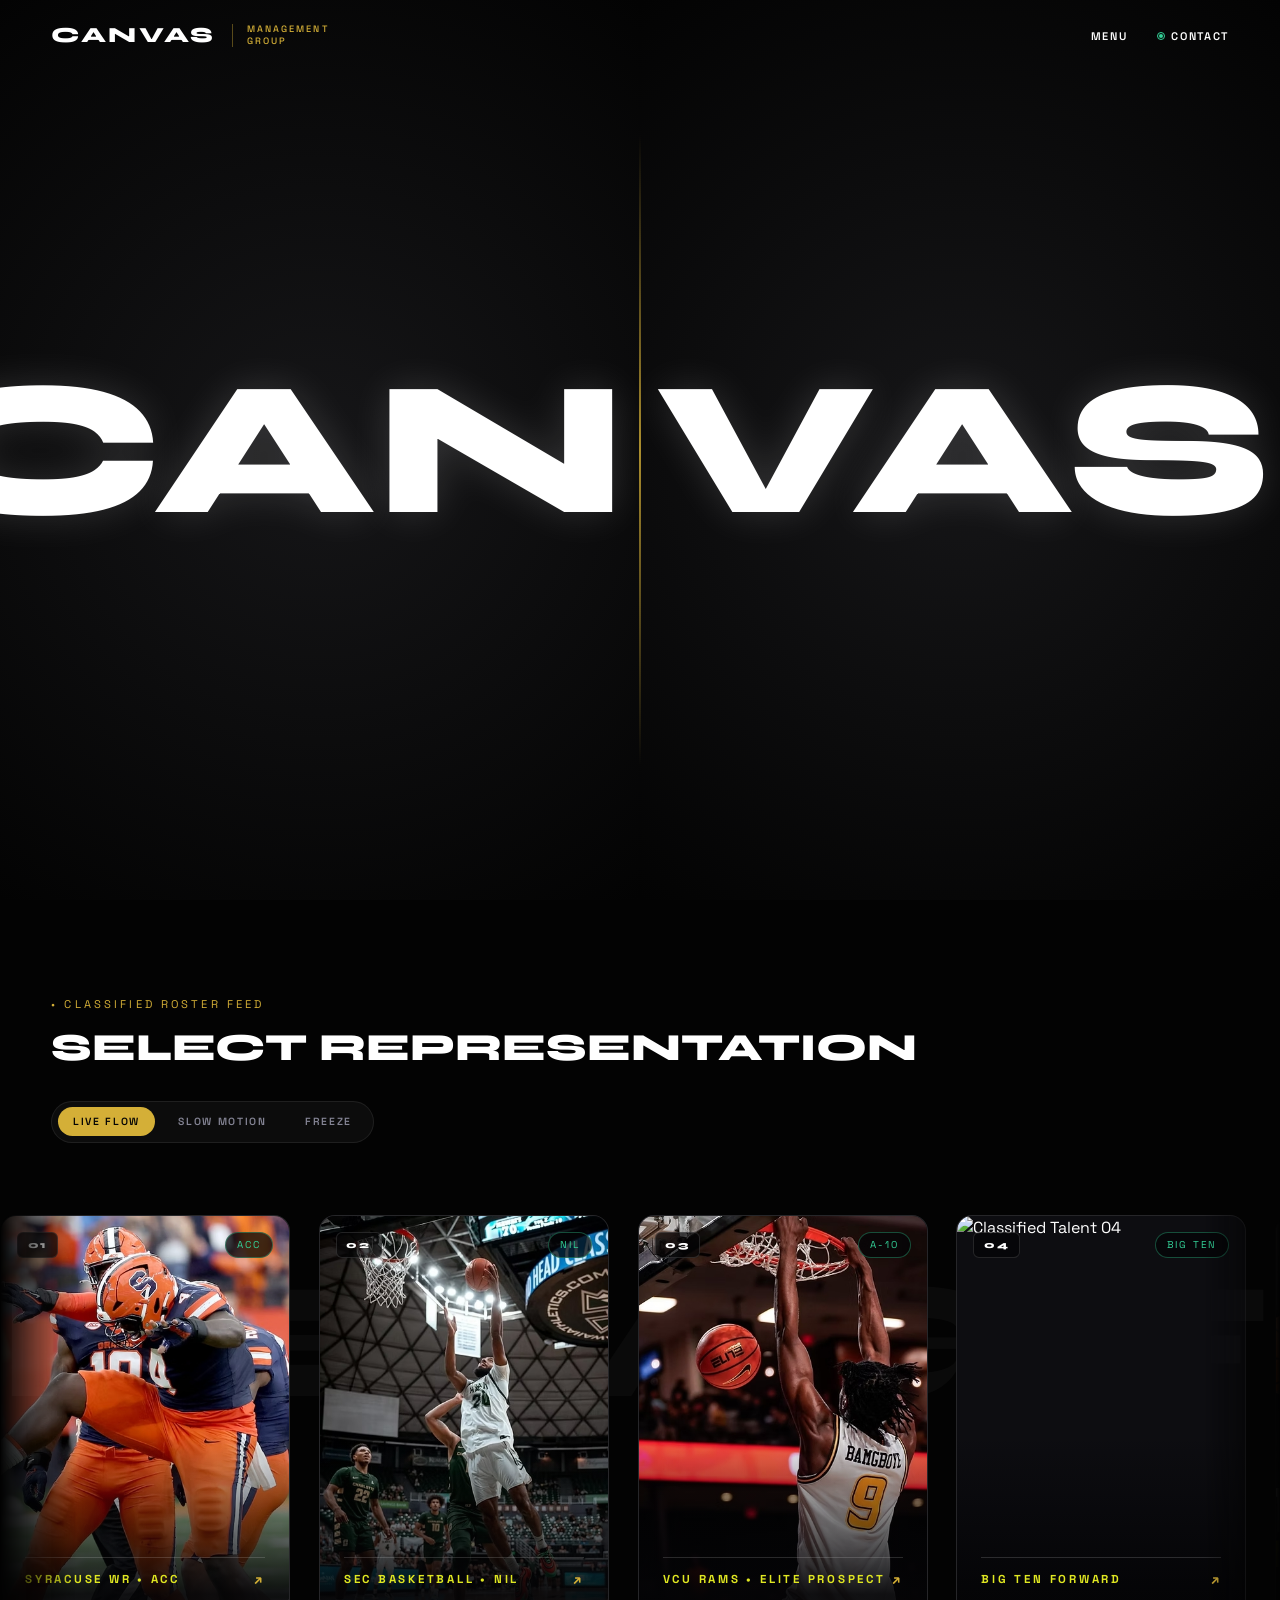
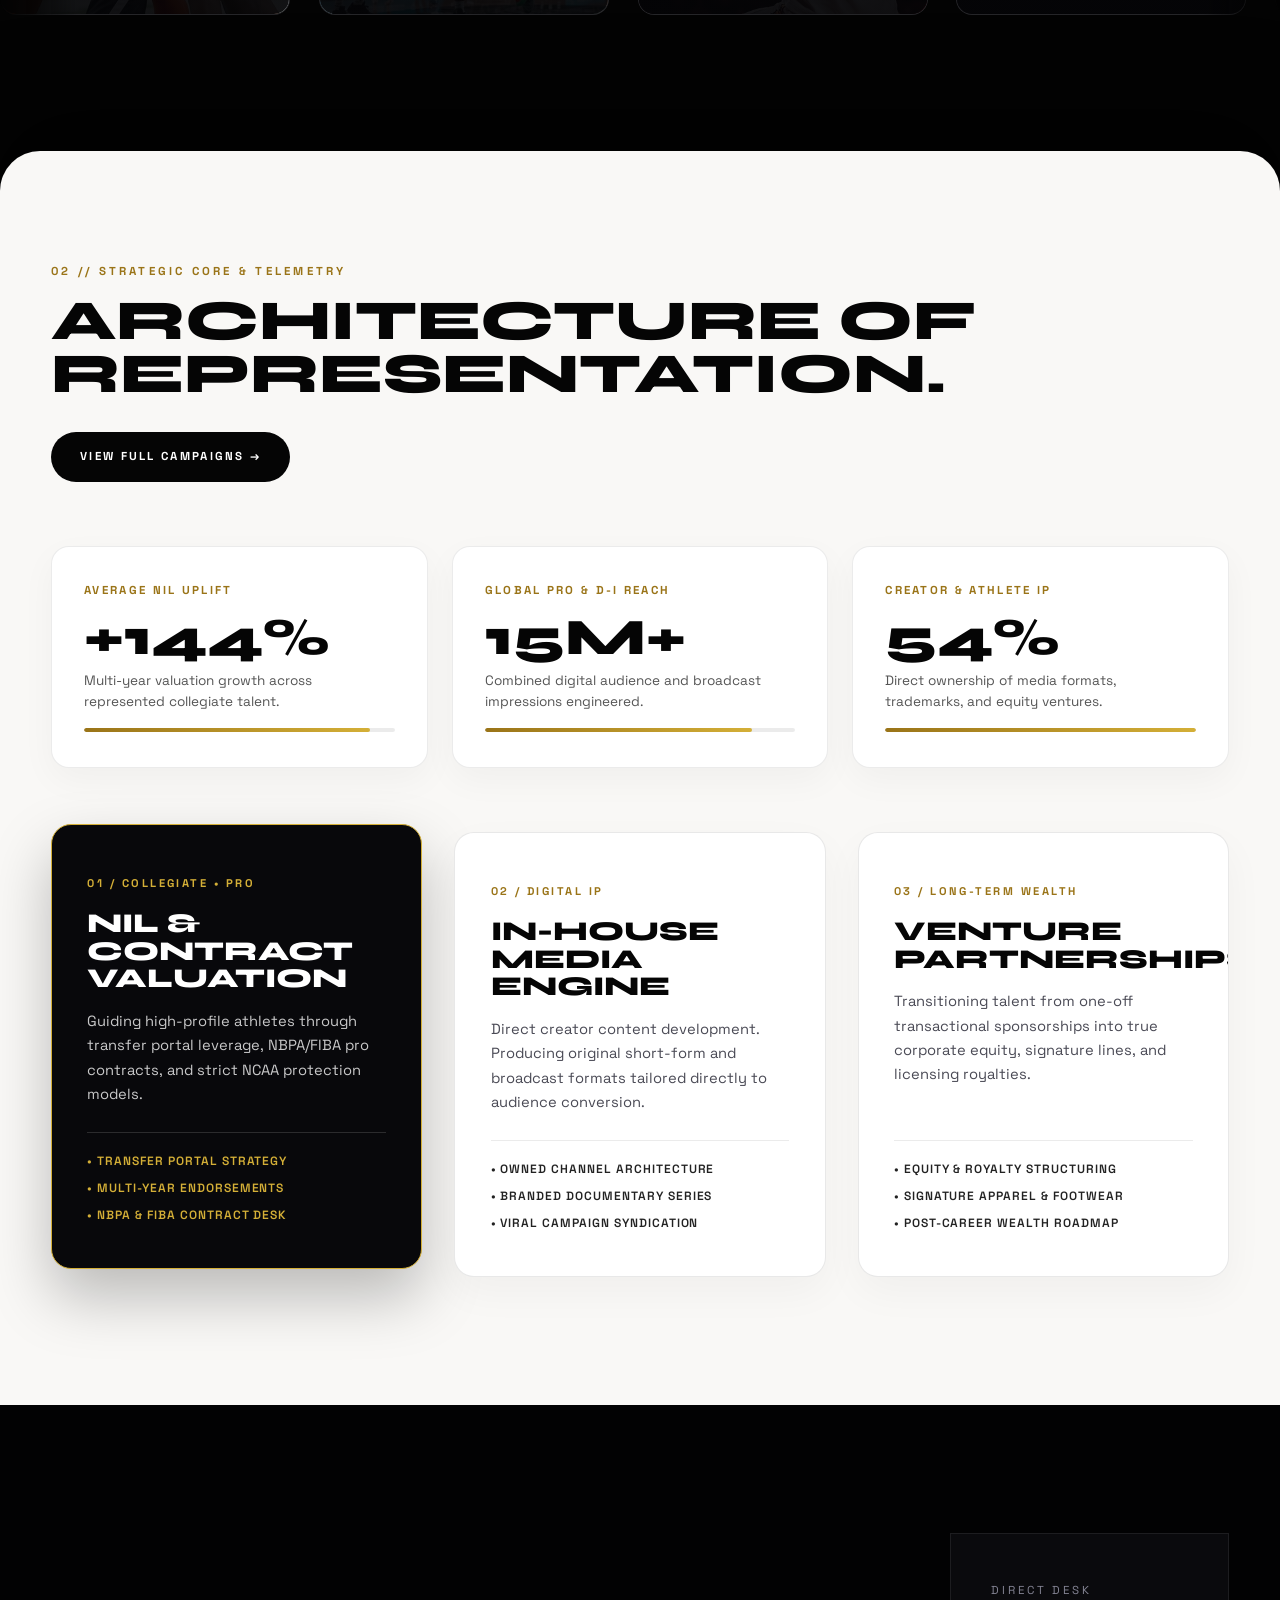
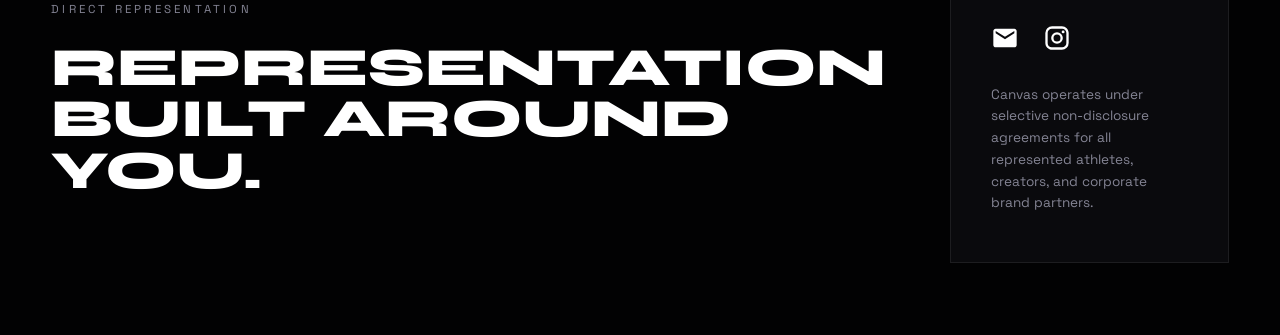
==== commit 1007b742: "cambio index" ====
--- a/index.html
+++ b/index.html
@@ -84,7 +84,7 @@
     .mobile-btn { display: none; flex-direction: column; gap: 6px; padding: 5px; }
     .burger-bar { background: #fff; transition: background-color 0.4s ease; }
 
-    /* Estado cuando el usuario baja por la sección Blanca */
+    /* Letras negras cuando pasa por la sección Blanca (sin fondo ni blur) */
     header.theme-light {
       background: transparent !important;
       backdrop-filter: none !important;
@@ -96,6 +96,7 @@
     header.theme-light .brand-sub { color: #8A6914 !important; border-left-color: rgba(138, 105, 20, 0.4) !important; }
     header.theme-light .burger-bar { background: #050505 !important; }
 
+    /* Cortina Full-Screen */
     .luxury-curtain { position: fixed; inset: 0; background: rgba(5,5,5,0.98); z-index: 2000; display: flex; flex-direction: column; align-items: center; justify-content: center; opacity: 0; pointer-events: none; transition: opacity 0.4s ease; backdrop-filter: blur(15px); }
     .luxury-curtain.active { opacity: 1; pointer-events: all; }
     .curtain-links-container { display: flex; flex-direction: column; align-items: center; text-align: center; gap: 2.5rem; }
@@ -116,7 +117,7 @@
     .curtain-link:hover::after { opacity: 1; transform: translateY(-50%) translateX(10px); }
 
     /* =========================================
-       3. PUERTAS Y HERO CINEMÁTICO (100% INTACTO)
+       3. PUERTAS + HERO CON LETRAS 3D EN NEGATIVO
     ========================================= */
     .split-splash-section, #split-grid, .hero-cinematic {
       height: 100dvh !important;
@@ -148,15 +149,116 @@
     .split-middle { width: 100%; height: 100%; overflow: hidden; position: relative; }
     .middle-content-wrapper { width: 100vw; height: 100dvh; position: absolute; left: 50%; transform: translateX(-50%); }
 
-    .hero-bg-media { position: absolute; inset: 0; z-index: 1; background-image: linear-gradient(180deg, rgba(3, 3, 3, 0.25) 0%, rgba(3, 3, 3, 0.8) 100%), url('https://images.unsplash.com/photo-1546519638-68e109498ffc?auto=format&fit=crop&w=2200&q=85'); background-size: cover; background-position: center; filter: blur(14px) brightness(0.7); transform: scale(1.08); transition: filter 1.6s ease, transform 1.6s ease; }
-    .hero-cinematic.loaded .hero-bg-media { filter: blur(0px) brightness(1); transform: scale(1); }
-
-    .hero-content { position: relative; z-index: 2; display: flex; flex-direction: column; align-items: center; justify-content: center; text-align: center; width: 100%; height: 100dvh; transition: transform 0.8s ease, opacity 0.8s ease; }
-    .hero-content.slide-down { transform: translateY(120px); opacity: 0; pointer-events: none; }
+    /* Fondo con alto contraste para que el efecto negativo dentro de las letras brille al máximo */
+    .hero-bg-media {
+      position: absolute;
+      inset: 0;
+      z-index: 1;
+      background-image: 
+        radial-gradient(circle at 50% 45%, rgba(255, 255, 255, 0.08) 0%, rgba(3, 3, 3, 0.72) 85%),
+        url('https://images.unsplash.com/photo-1546519638-68e109498ffc?auto=format&fit=crop&w=2200&q=85');
+      background-size: cover;
+      background-position: center;
+      filter: blur(14px) brightness(0.75) contrast(1.15);
+      transform: scale(1.08);
+      transition: filter 1.6s ease, transform 1.6s ease;
+    }
+    .hero-cinematic.loaded .hero-bg-media {
+      filter: blur(0px) brightness(1.08) contrast(1.18);
+      transform: scale(1);
+    }
+
+    /* IMPORTANTE: mix-blend-mode: difference en el contenedor principal permite que las letras inviertan el fondo real */
+    .hero-content {
+      position: relative;
+      z-index: 2;
+      display: flex;
+      flex-direction: column;
+      align-items: center;
+      justify-content: center;
+      text-align: center;
+      width: 100%;
+      height: 100dvh;
+      mix-blend-mode: difference;
+      perspective: 1000px;
+      transition: transform 1.1s cubic-bezier(0.16, 1, 0.3, 1), opacity 0.9s ease;
+    }
+
+    /* Cuando baja y se esconde a los 7 segundos */
+    .hero-content.slide-down {
+      transform: translateY(150px) rotateX(-22deg) scale(0.92) !important;
+      opacity: 0 !important;
+      pointer-events: none;
+    }
     
-    .hero-tagline { font-size: clamp(1rem, 1.6vw, 1.8rem); font-weight: 500; letter-spacing: 0.28em; text-transform: uppercase; color: #ffffff; margin-bottom: 2rem; }
-    .hero-big-title { font-family: var(--font-display); font-size: clamp(3.2rem, 9.5vw, 10.5rem); font-weight: 900; text-transform: uppercase; line-height: 0.88; margin: 0 auto 2rem auto; width: 100%; color: #ffffff; letter-spacing: -0.02em; mix-blend-mode: difference; }
-    .hero-description { font-size: clamp(0.95rem, 1.25vw, 1.3rem); line-height: 1.6; color: rgba(255, 255, 255, 0.85); max-width: 780px; margin: 0 auto 2rem auto; font-weight: 300; }
+    .hero-tagline {
+      font-size: clamp(0.85rem, 1.4vw, 1.35rem);
+      font-weight: 600;
+      letter-spacing: 0.32em;
+      text-transform: uppercase;
+      color: #ffffff;
+      margin-bottom: 1.8rem;
+    }
+
+    /* LETRAS 3D ARQUITECTÓNICAS CON RELLENO EN NEGATIVO DEL FONDO */
+    .hero-3d-stage {
+      position: relative;
+      display: inline-block;
+      transform-style: preserve-3d;
+      animation: float3DText 6s ease-in-out infinite alternate;
+      margin: 0 auto 2rem auto;
+      width: 100%;
+    }
+
+    @keyframes float3DText {
+      0% { transform: rotateX(7deg) rotateY(-5deg) translateZ(0px); }
+      100% { transform: rotateX(-5deg) rotateY(6deg) translateZ(18px); }
+    }
+
+    .hero-big-title {
+      position: relative;
+      font-family: var(--font-display);
+      font-size: clamp(3.2rem, 9.5vw, 10.5rem);
+      font-weight: 900;
+      text-transform: uppercase;
+      line-height: 0.88;
+      width: 100%;
+      /* Blanco puro (#fff) dentro de mix-blend-mode: difference invierte al 100% los colores del fondo dentro de la letra */
+      color: #ffffff;
+      letter-spacing: -0.02em;
+      transform-style: preserve-3d;
+      /* Capas de extrusión 3D escalonadas para darle volumen sólido en el espacio */
+      text-shadow:
+        1px 1px 0px rgba(212, 175, 55, 0.85),
+        2px 2px 0px rgba(212, 175, 55, 0.75),
+        3px 3px 0px rgba(212, 175, 55, 0.65),
+        4px 4px 0px rgba(212, 175, 55, 0.55),
+        6px 6px 0px rgba(212, 175, 55, 0.4),
+        8px 8px 0px rgba(212, 175, 55, 0.25),
+        12px 14px 28px rgba(0, 0, 0, 0.65);
+      transition: transform 0.25s ease-out;
+    }
+
+    /* Contorno fantasma 3D desplazado detrás de las letras para acentuar la profundidad */
+    .hero-big-title::before {
+      content: "ATHLETES.\A CREATORS.\A EQUITY.";
+      white-space: pre;
+      position: absolute;
+      inset: 0;
+      color: transparent;
+      -webkit-text-stroke: 1.5px rgba(212, 175, 55, 0.45);
+      transform: translate3d(-10px, -8px, -35px);
+      pointer-events: none;
+    }
+
+    .hero-description {
+      font-size: clamp(0.95rem, 1.25vw, 1.25rem);
+      line-height: 1.6;
+      color: rgba(255, 255, 255, 0.9);
+      max-width: 760px;
+      margin: 0 auto 2rem auto;
+      font-weight: 400;
+    }
 
     /* Botón Central Luxury */
     .hero-toggle-btn {
@@ -178,7 +280,7 @@
     .luxury-btn-label { font-family: var(--font-body); font-size: 0.65rem; letter-spacing: 0.35em; text-transform: uppercase; color: rgba(255, 255, 255, 0.85); text-shadow: 0 2px 10px rgba(0, 0, 0, 0.8); white-space: nowrap; }
 
     /* =========================================
-       4. RULETA INTERACTIVA CON TICKER DE FONDO
+       4. RULETA MISTERIOSA (SOLO ETIQUETAS, SIN NOMBRES)
     ========================================= */
     .athletes-carousel-section {
       position: relative;
@@ -187,7 +289,6 @@
       overflow: hidden;
     }
 
-    /* Cinta gigante en el fondo moviéndose en sentido inverso */
     .bg-kinetic-ticker {
       position: absolute;
       top: 52%;
@@ -337,48 +438,35 @@
     .carousel-photo-info {
       position: absolute;
       inset: 0;
-      background: linear-gradient(180deg, transparent 42%, rgba(4, 4, 6, 0.96) 92%);
+      background: linear-gradient(180deg, transparent 55%, rgba(4, 4, 6, 0.94) 95%);
       display: flex;
       flex-direction: column;
       justify-content: flex-end;
-      padding: 1.6rem;
+      padding: 1.5rem;
       z-index: 2;
     }
 
     .carousel-tag {
-      font-size: 0.65rem;
-      letter-spacing: 0.2em;
-      color: var(--accent-gold);
+      font-size: 0.72rem;
+      letter-spacing: 0.24em;
+      color: var(--accent-neon);
       text-transform: uppercase;
-      font-weight: 600;
-      margin-bottom: 0.3rem;
-    }
-
-    .carousel-athlete-name {
-      font-family: var(--font-display);
-      font-size: 1.4rem;
-      font-weight: 900;
-      text-transform: uppercase;
-      color: #fff;
-      line-height: 1.05;
-      margin-bottom: 0.6rem;
-    }
-
-    .carousel-hover-cta {
-      font-size: 0.65rem;
-      letter-spacing: 0.2em;
-      text-transform: uppercase;
-      color: #fff;
-      border-top: 1px solid rgba(255, 255, 255, 0.14);
-      padding-top: 0.65rem;
+      font-weight: 700;
+      padding-top: 0.75rem;
+      border-top: 1px solid rgba(255, 255, 255, 0.15);
       display: flex;
       justify-content: space-between;
-      opacity: 0.75;
-      transition: opacity 0.3s ease, color 0.3s ease;
-    }
-    .carousel-photo-card:hover .carousel-hover-cta {
-      opacity: 1;
+      align-items: center;
+    }
+
+    .carousel-tag::after {
+      content: '↗';
       color: var(--accent-gold);
+      font-size: 0.85rem;
+      transition: transform 0.3s ease;
+    }
+    .carousel-photo-card:hover .carousel-tag::after {
+      transform: translate(3px, -3px);
     }
 
     /* =========================================
@@ -423,7 +511,6 @@
       color: #050505;
     }
 
-    /* Banda de Contadores en Vivo dentro del Tema Blanco */
     .live-metrics-strip {
       display: grid;
       grid-template-columns: repeat(3, 1fr);
@@ -481,7 +568,6 @@
       transition: width 1.6s cubic-bezier(0.16, 1, 0.3, 1);
     }
 
-    /* Tarjetas Interactivas de los 3 Pilares */
     .pillars-grid {
       display: grid;
       grid-template-columns: repeat(3, 1fr);
@@ -613,7 +699,6 @@
         padding-right: 1.25rem !important; 
       }
 
-      /* Puertas CAN | VAS sin cortes */
       .split-splash-section, #split-grid { 
         width: 100vw !important;
         height: 100dvh !important; 
@@ -624,7 +709,6 @@
         white-space: nowrap !important;
       }
 
-      /* Navbar 100% transparente en móvil */
       header { padding: 15px 0 !important; }
       .nav-inner { padding: 0.5rem 1.25rem !important; width: 100% !important; }
       .brand { gap: 0.5rem !important; }
@@ -635,7 +719,6 @@
       .mobile-btn { display: flex !important; }
       #openContactBtn { font-size: 9px !important; gap: 5px !important; }
 
-      /* Títulos sin cortes de sílabas */
       h1, h2, h3, .hero-big-title, .white-main-title, .footer-huge {
         white-space: normal !important; 
         word-break: keep-all !important; 
@@ -649,10 +732,10 @@
       .middle-content-wrapper { width: 100vw !important; min-width: 100vw !important; }
       .hero-content { width: 100% !important; padding: 0 1.25rem !important; }
       .hero-big-title { font-size: 10vw !important; text-align: center !important; }
+      .hero-big-title::before { transform: translate3d(-5px, -4px, -20px); }
 
       .white-main-title, .footer-huge { font-size: 6.4vw !important; text-align: left !important; }
 
-      /* Ruleta y Sección Blanca en móvil */
       .carousel-photo-card { width: 250px !important; height: 350px !important; }
       .white-theme-section { border-radius: 26px 26px 0 0; padding: 4.5rem 0 5rem 0 !important; }
       .live-metrics-strip, .pillars-grid { grid-template-columns: 1fr !important; gap: 1.5rem !important; }
@@ -712,7 +795,7 @@
 
   <main>
     <!-- =========================================
-         ENTRADA SPLIT DOORS + HERO (INTACTO)
+         ENTRADA SPLIT DOORS + LETRAS 3D EN NEGATIVO
     ========================================= -->
     <section class="split-splash-section">
       <div id="split-grid">
@@ -726,15 +809,21 @@
             
             <section class="hero-cinematic" id="heroCinematic">
               <div class="hero-bg-media"></div>
-              <div class="container hero-content">
+              
+              <!-- Contenedor con mix-blend-mode: difference real y perspectiva 3D -->
+              <div class="container hero-content" id="heroContent3D">
                 <span class="hero-tagline">Private Representation &bull; Media House</span>
-                <h1 class="hero-big-title">Athletes.<br>Creators.<br>Equity.</h1>
+                
+                <div class="hero-3d-stage" id="hero3DStage">
+                  <h1 class="hero-big-title" id="heroBigTitle3D">Athletes.<br>Creators.<br>Equity.</h1>
+                </div>
+
                 <div class="hero-meta-row">
                   <p class="hero-description">
                     A selective management group engineering the modern intersection of athletic prestige, digital creator ownership, and institutional commercial partnerships.
                   </p>
                   <div>
-                    <a href="athletes.html" style="display: inline-flex; align-items: center; gap: 0.75rem; border: 1px solid var(--border-accent); padding: 0.9rem 1.8rem; font-size: 0.75rem; letter-spacing: 0.22em; text-transform: uppercase;">
+                    <a href="athletes.html" style="display: inline-flex; align-items: center; gap: 0.75rem; border: 1px solid rgba(255,255,255,0.45); padding: 0.9rem 1.8rem; font-size: 0.75rem; letter-spacing: 0.22em; text-transform: uppercase; color: #fff;">
                       Explore Roster &rarr;
                     </a>
                   </div>
@@ -765,7 +854,7 @@
     </section>
 
     <!-- =========================================
-         RULETA INTERACTIVA Y ANIMADA DE ATLETAS
+         RULETA MISTERIOSA (SOLO ETIQUETAS, SIN NOMBRES)
     ========================================= -->
     <section class="athletes-carousel-section">
       
@@ -777,8 +866,8 @@
 
       <div class="container carousel-header-bar">
         <div>
-          <span style="font-size: 0.7rem; letter-spacing: 0.28em; text-transform: uppercase; color: var(--accent-gold); display: block; margin-bottom: 0.4rem;">&bull; Live Roster Feed</span>
-          <h2 style="font-family: var(--font-display); font-size: clamp(1.8rem, 3vw, 2.6rem); text-transform: uppercase; font-weight: 900;">Represented Talent</h2>
+          <span style="font-size: 0.7rem; letter-spacing: 0.28em; text-transform: uppercase; color: var(--accent-gold); display: block; margin-bottom: 0.4rem;">&bull; Classified Roster Feed</span>
+          <h2 style="font-family: var(--font-display); font-size: clamp(1.8rem, 3vw, 2.6rem); text-transform: uppercase; font-weight: 900;">Select Representation</h2>
         </div>
 
         <!-- Controles interactivos de la ruleta -->
@@ -792,145 +881,117 @@
       <div class="carousel-track-wrapper">
         <div class="carousel-track" id="interactiveCarouselTrack">
           
-          <!-- GRUPO A -->
-          <a href="athletes.html" class="carousel-photo-card">
+          <!-- GRUPO A (SIN NOMBRES, SOLO LA ETIQUETA MISTERIOSA) -->
+          <a href="athletes.html" class="carousel-photo-card" aria-label="View Roster">
             <div class="card-top-serial"><span class="serial-num">01</span><span class="live-status-pill">ACC</span></div>
-            <img src="img/emanuel-Ross-Syracuse1.jpg" onerror="this.src='https://images.unsplash.com/photo-1566577739112-5180d4bf9390?auto=format&fit=crop&w=800&q=80'" alt="Emanuel Ross">
+            <img src="img/emanuel-Ross-Syracuse1.jpg" onerror="this.src='https://images.unsplash.com/photo-1566577739112-5180d4bf9390?auto=format&fit=crop&w=800&q=80'" alt="Classified Talent 01">
             <div class="carousel-photo-info">
-              <span class="carousel-tag">Syracuse WR &bull; Football</span>
-              <div class="carousel-athlete-name">Emanuel Ross</div>
-              <div class="carousel-hover-cta"><span>Open Dossier</span><span>&rarr;</span></div>
-            </div>
-          </a>
-
-          <a href="athletes.html" class="carousel-photo-card">
-            <div class="card-top-serial"><span class="serial-num">02</span><span class="live-status-pill">D-I NIL</span></div>
-            <img src="img/jerome-palm.jpg" onerror="this.src='https://images.unsplash.com/photo-1574629810360-7efbbe195018?auto=format&fit=crop&w=800&q=80'" alt="Jerome Palm">
+              <span class="carousel-tag">SYRACUSE WR &bull; ACC</span>
+            </div>
+          </a>
+
+          <a href="athletes.html" class="carousel-photo-card" aria-label="View Roster">
+            <div class="card-top-serial"><span class="serial-num">02</span><span class="live-status-pill">NIL</span></div>
+            <img src="img/jerome-palm.jpg" onerror="this.src='https://images.unsplash.com/photo-1574629810360-7efbbe195018?auto=format&fit=crop&w=800&q=80'" alt="Classified Talent 02">
             <div class="carousel-photo-info">
-              <span class="carousel-tag">Collegiate &bull; Forward</span>
-              <div class="carousel-athlete-name">Jerome Palm</div>
-              <div class="carousel-hover-cta"><span>Open Dossier</span><span>&rarr;</span></div>
+              <span class="carousel-tag">SEC BASKETBALL &bull; NIL</span>
             </div>
           </a>
           
-          <a href="athletes.html" class="carousel-photo-card">
+          <a href="athletes.html" class="carousel-photo-card" aria-label="View Roster">
             <div class="card-top-serial"><span class="serial-num">03</span><span class="live-status-pill">A-10</span></div>
-            <img src="img/Luke-Bamgboye-VCU.jpg" onerror="this.src='https://images.unsplash.com/photo-1519766304817-4f37bda74a29?auto=format&fit=crop&w=800&q=80'" alt="Luke Bamgboye">
+            <img src="img/Luke-Bamgboye-VCU.jpg" onerror="this.src='https://images.unsplash.com/photo-1519766304817-4f37bda74a29?auto=format&fit=crop&w=800&q=80'" alt="Classified Talent 03">
             <div class="carousel-photo-info">
-              <span class="carousel-tag">VCU Rams &bull; Elite Prospect</span>
-              <div class="carousel-athlete-name">Luke Bamgboye</div>
-              <div class="carousel-hover-cta"><span>Open Dossier</span><span>&rarr;</span></div>
+              <span class="carousel-tag">VCU RAMS &bull; ELITE PROSPECT</span>
             </div>
           </a>
           
-          <a href="athletes.html" class="carousel-photo-card">
+          <a href="athletes.html" class="carousel-photo-card" aria-label="View Roster">
             <div class="card-top-serial"><span class="serial-num">04</span><span class="live-status-pill">BIG TEN</span></div>
-            <img src="https://images.unsplash.com/photo-1574629810360-7efbbe195018?auto=format&fit=crop&w=800&q=80" alt="Devon Sterling">
+            <img src="https://images.unsplash.com/photo-1574629810360-7efbbe195018?auto=format&fit=crop&w=800&q=80" alt="Classified Talent 04">
             <div class="carousel-photo-info">
-              <span class="carousel-tag">Michigan State &bull; Forward</span>
-              <div class="carousel-athlete-name">Devon Sterling</div>
-              <div class="carousel-hover-cta"><span>Open Dossier</span><span>&rarr;</span></div>
+              <span class="carousel-tag">BIG TEN FORWARD</span>
             </div>
           </a>
           
-          <a href="athletes.html" class="carousel-photo-card">
+          <a href="athletes.html" class="carousel-photo-card" aria-label="View Roster">
             <div class="card-top-serial"><span class="serial-num">05</span><span class="live-status-pill">MWC</span></div>
-            <img src="img/howie-fleming1.jpg" onerror="this.src='https://images.unsplash.com/photo-1504450758481-7338eba7524a?auto=format&fit=crop&w=800&q=80'" alt="Howie Fleming Jr.">
+            <img src="img/howie-fleming1.jpg" onerror="this.src='https://images.unsplash.com/photo-1504450758481-7338eba7524a?auto=format&fit=crop&w=800&q=80'" alt="Classified Talent 05">
             <div class="carousel-photo-info">
-              <span class="carousel-tag">UNLV Rebels &bull; Guard</span>
-              <div class="carousel-athlete-name">Howie Fleming Jr.</div>
-              <div class="carousel-hover-cta"><span>Open Dossier</span><span>&rarr;</span></div>
+              <span class="carousel-tag">UNLV REBELS &bull; ELITE PROSPECT</span>
             </div>
           </a>
           
-          <a href="athletes.html" class="carousel-photo-card">
-            <div class="card-top-serial"><span class="serial-num">06</span><span class="live-status-pill">SEC NIL</span></div>
-            <img src="https://images.unsplash.com/photo-1546519638-68e109498ffc?auto=format&fit=crop&w=800&q=80" alt="Marcus Vance">
+          <a href="athletes.html" class="carousel-photo-card" aria-label="View Roster">
+            <div class="card-top-serial"><span class="serial-num">06</span><span class="live-status-pill">SEC</span></div>
+            <img src="https://images.unsplash.com/photo-1546519638-68e109498ffc?auto=format&fit=crop&w=800&q=80" alt="Classified Talent 06">
             <div class="carousel-photo-info">
-              <span class="carousel-tag">SEC Basketball &bull; Dual Threat</span>
-              <div class="carousel-athlete-name">Marcus Vance</div>
-              <div class="carousel-hover-cta"><span>Open Dossier</span><span>&rarr;</span></div>
+              <span class="carousel-tag">SEC BASKETBALL &bull; NIL</span>
             </div>
           </a>
           
-          <a href="athletes.html" class="carousel-photo-card">
+          <a href="athletes.html" class="carousel-photo-card" aria-label="View Roster">
             <div class="card-top-serial"><span class="serial-num">07</span><span class="live-status-pill">BIG 12</span></div>
-            <img src="img/david-coit-kansas.jpg" onerror="this.src='https://images.unsplash.com/photo-1546519638-68e109498ffc?auto=format&fit=crop&w=800&q=80'" alt="David Coit">
+            <img src="img/david-coit-kansas.jpg" onerror="this.src='https://images.unsplash.com/photo-1546519638-68e109498ffc?auto=format&fit=crop&w=800&q=80'" alt="Classified Talent 07">
             <div class="carousel-photo-info">
-              <span class="carousel-tag">Kansas Guard &bull; Elite</span>
-              <div class="carousel-athlete-name">David Coit</div>
-              <div class="carousel-hover-cta"><span>Open Dossier</span><span>&rarr;</span></div>
-            </div>
-          </a>
-
-          <!-- GRUPO B (CLON PARA LOOP INFINITO) -->
-          <a href="athletes.html" class="carousel-photo-card">
+              <span class="carousel-tag">KANSAS GUARD &bull; ELITE</span>
+            </div>
+          </a>
+
+          <!-- GRUPO B (CLON PARA LOOP INFINITO SIN NOMBRES) -->
+          <a href="athletes.html" class="carousel-photo-card" aria-label="View Roster">
             <div class="card-top-serial"><span class="serial-num">01</span><span class="live-status-pill">ACC</span></div>
-            <img src="img/emanuel-Ross-Syracuse1.jpg" onerror="this.src='https://images.unsplash.com/photo-1566577739112-5180d4bf9390?auto=format&fit=crop&w=800&q=80'" alt="Emanuel Ross">
+            <img src="img/emanuel-Ross-Syracuse1.jpg" onerror="this.src='https://images.unsplash.com/photo-1566577739112-5180d4bf9390?auto=format&fit=crop&w=800&q=80'" alt="Classified Talent 01">
             <div class="carousel-photo-info">
-              <span class="carousel-tag">Syracuse WR &bull; Football</span>
-              <div class="carousel-athlete-name">Emanuel Ross</div>
-              <div class="carousel-hover-cta"><span>Open Dossier</span><span>&rarr;</span></div>
-            </div>
-          </a>
-
-          <a href="athletes.html" class="carousel-photo-card">
-            <div class="card-top-serial"><span class="serial-num">02</span><span class="live-status-pill">D-I NIL</span></div>
-            <img src="img/jerome-palm.jpg" onerror="this.src='https://images.unsplash.com/photo-1574629810360-7efbbe195018?auto=format&fit=crop&w=800&q=80'" alt="Jerome Palm">
+              <span class="carousel-tag">SYRACUSE WR &bull; ACC</span>
+            </div>
+          </a>
+
+          <a href="athletes.html" class="carousel-photo-card" aria-label="View Roster">
+            <div class="card-top-serial"><span class="serial-num">02</span><span class="live-status-pill">NIL</span></div>
+            <img src="img/jerome-palm.jpg" onerror="this.src='https://images.unsplash.com/photo-1574629810360-7efbbe195018?auto=format&fit=crop&w=800&q=80'" alt="Classified Talent 02">
             <div class="carousel-photo-info">
-              <span class="carousel-tag">Collegiate &bull; Forward</span>
-              <div class="carousel-athlete-name">Jerome Palm</div>
-              <div class="carousel-hover-cta"><span>Open Dossier</span><span>&rarr;</span></div>
+              <span class="carousel-tag">SEC BASKETBALL &bull; NIL</span>
             </div>
           </a>
           
-          <a href="athletes.html" class="carousel-photo-card">
+          <a href="athletes.html" class="carousel-photo-card" aria-label="View Roster">
             <div class="card-top-serial"><span class="serial-num">03</span><span class="live-status-pill">A-10</span></div>
-            <img src="img/Luke-Bamgboye-VCU.jpg" onerror="this.src='https://images.unsplash.com/photo-1519766304817-4f37bda74a29?auto=format&fit=crop&w=800&q=80'" alt="Luke Bamgboye">
+            <img src="img/Luke-Bamgboye-VCU.jpg" onerror="this.src='https://images.unsplash.com/photo-1519766304817-4f37bda74a29?auto=format&fit=crop&w=800&q=80'" alt="Classified Talent 03">
             <div class="carousel-photo-info">
-              <span class="carousel-tag">VCU Rams &bull; Elite Prospect</span>
-              <div class="carousel-athlete-name">Luke Bamgboye</div>
-              <div class="carousel-hover-cta"><span>Open Dossier</span><span>&rarr;</span></div>
+              <span class="carousel-tag">VCU RAMS &bull; ELITE PROSPECT</span>
             </div>
           </a>
           
-          <a href="athletes.html" class="carousel-photo-card">
+          <a href="athletes.html" class="carousel-photo-card" aria-label="View Roster">
             <div class="card-top-serial"><span class="serial-num">04</span><span class="live-status-pill">BIG TEN</span></div>
-            <img src="https://images.unsplash.com/photo-1574629810360-7efbbe195018?auto=format&fit=crop&w=800&q=80" alt="Devon Sterling">
+            <img src="https://images.unsplash.com/photo-1574629810360-7efbbe195018?auto=format&fit=crop&w=800&q=80" alt="Classified Talent 04">
             <div class="carousel-photo-info">
-              <span class="carousel-tag">Michigan State &bull; Forward</span>
-              <div class="carousel-athlete-name">Devon Sterling</div>
-              <div class="carousel-hover-cta"><span>Open Dossier</span><span>&rarr;</span></div>
+              <span class="carousel-tag">BIG TEN FORWARD</span>
             </div>
           </a>
           
-          <a href="athletes.html" class="carousel-photo-card">
+          <a href="athletes.html" class="carousel-photo-card" aria-label="View Roster">
             <div class="card-top-serial"><span class="serial-num">05</span><span class="live-status-pill">MWC</span></div>
-            <img src="img/howie-fleming1.jpg" onerror="this.src='https://images.unsplash.com/photo-1504450758481-7338eba7524a?auto=format&fit=crop&w=800&q=80'" alt="Howie Fleming Jr.">
+            <img src="img/howie-fleming1.jpg" onerror="this.src='https://images.unsplash.com/photo-1504450758481-7338eba7524a?auto=format&fit=crop&w=800&q=80'" alt="Classified Talent 05">
             <div class="carousel-photo-info">
-              <span class="carousel-tag">UNLV Rebels &bull; Guard</span>
-              <div class="carousel-athlete-name">Howie Fleming Jr.</div>
-              <div class="carousel-hover-cta"><span>Open Dossier</span><span>&rarr;</span></div>
+              <span class="carousel-tag">UNLV REBELS &bull; ELITE PROSPECT</span>
             </div>
           </a>
           
-          <a href="athletes.html" class="carousel-photo-card">
-            <div class="card-top-serial"><span class="serial-num">06</span><span class="live-status-pill">SEC NIL</span></div>
-            <img src="https://images.unsplash.com/photo-1546519638-68e109498ffc?auto=format&fit=crop&w=800&q=80" alt="Marcus Vance">
+          <a href="athletes.html" class="carousel-photo-card" aria-label="View Roster">
+            <div class="card-top-serial"><span class="serial-num">06</span><span class="live-status-pill">SEC</span></div>
+            <img src="https://images.unsplash.com/photo-1546519638-68e109498ffc?auto=format&fit=crop&w=800&q=80" alt="Classified Talent 06">
             <div class="carousel-photo-info">
-              <span class="carousel-tag">SEC Basketball &bull; Dual Threat</span>
-              <div class="carousel-athlete-name">Marcus Vance</div>
-              <div class="carousel-hover-cta"><span>Open Dossier</span><span>&rarr;</span></div>
+              <span class="carousel-tag">SEC BASKETBALL &bull; NIL</span>
             </div>
           </a>
           
-          <a href="athletes.html" class="carousel-photo-card">
+          <a href="athletes.html" class="carousel-photo-card" aria-label="View Roster">
             <div class="card-top-serial"><span class="serial-num">07</span><span class="live-status-pill">BIG 12</span></div>
-            <img src="img/david-coit-kansas.jpg" onerror="this.src='https://images.unsplash.com/photo-1546519638-68e109498ffc?auto=format&fit=crop&w=800&q=80'" alt="David Coit">
+            <img src="img/david-coit-kansas.jpg" onerror="this.src='https://images.unsplash.com/photo-1546519638-68e109498ffc?auto=format&fit=crop&w=800&q=80'" alt="Classified Talent 07">
             <div class="carousel-photo-info">
-              <span class="carousel-tag">Kansas Guard &bull; Elite</span>
-              <div class="carousel-athlete-name">David Coit</div>
-              <div class="carousel-hover-cta"><span>Open Dossier</span><span>&rarr;</span></div>
+              <span class="carousel-tag">KANSAS GUARD &bull; ELITE</span>
             </div>
           </a>
 
@@ -978,7 +1039,7 @@
           </div>
         </div>
 
-        <!-- 3 Pilares Interactivos (Se iluminan en negro/oro al tocarlos o pasar el mouse) -->
+        <!-- 3 Pilares Interactivos -->
         <div class="pillars-grid">
           <div class="pillar-box active-pillar">
             <div>
@@ -1025,7 +1086,7 @@
   </main>
 
   <!-- =========================================
-       FOOTER (REGRESO A TEMA OSCURO)
+       FOOTER
   ========================================= -->
   <footer id="mainFooter">
     <div class="container footer-grid">
@@ -1089,21 +1150,22 @@
     document.addEventListener('DOMContentLoaded', () => {
       
       // =========================================
-      // 1. PUERTAS, CAÍDA Y BOTÓN CENTRAL (INTACTO)
+      // 1. PUERTAS, LETRAS 3D NEGATIVAS, CAÍDA Y BOTÓN CENTRAL
       // =========================================
       const splitGrid = document.getElementById('split-grid');
       const hero = document.getElementById('heroCinematic');
-      const heroContent = document.querySelector('.hero-content');
+      const heroContent = document.getElementById('heroContent3D');
+      const heroBigTitle3D = document.getElementById('heroBigTitle3D');
       const heroToggleBtn = document.getElementById('heroToggleBtn');
       const heroToggleText = document.getElementById('heroToggleText');
       const heroToggleIcon = document.getElementById('heroToggleIcon');
 
       if (heroContent) {
         heroContent.style.opacity = '0';
-        heroContent.style.transform = 'translateY(-30px)';
-        heroContent.style.transition = 'opacity 1.1s ease, transform 1.1s cubic-bezier(0.16, 1, 0.3, 1)';
+        heroContent.style.transform = 'translateY(-35px) rotateX(15deg)';
       }
 
+      // Abrir puertas a los 2s
       setTimeout(() => {
         if (splitGrid) {
           splitGrid.style.transition = 'grid-template-columns 1.5s cubic-bezier(0.25, 1, 0.5, 1)';
@@ -1111,46 +1173,57 @@
         }
       }, 2000);
 
+      // Mostrar letras 3D con interior en negativo a los 4.2s
       setTimeout(() => {
         if (hero) hero.classList.add('loaded'); 
         if (heroContent) {
           heroContent.style.opacity = '1';
-          heroContent.style.transform = 'translateY(0)'; 
+          /* Dejar transform en 'none' cuando está activo permite que mix-blend-mode: difference invierta la foto del fondo */
+          heroContent.style.transform = 'none'; 
         }
       }, 4200);
 
+      // Bajar y esconder las letras 3D a los 7.2s
       setTimeout(() => {
         if (heroContent) {
           heroContent.classList.add('slide-down');
-          heroContent.style.opacity = '0';
-          heroContent.style.transform = 'translateY(120px)';
-          heroContent.style.pointerEvents = 'none';
         }
         if (heroToggleBtn) {
           heroToggleBtn.classList.add('visible'); 
         }
-      }, 7000);
-
+      }, 7200);
+
+      // Botón central para mostrar/esconder las letras 3D
       if (heroToggleBtn && heroContent) {
         heroToggleBtn.addEventListener('click', () => {
           const isHidden = heroContent.classList.contains('slide-down');
           if (isHidden) {
             heroContent.classList.remove('slide-down');
             heroContent.style.opacity = '1';
-            heroContent.style.transform = 'translateY(0)';
+            heroContent.style.transform = 'none';
             heroContent.style.pointerEvents = 'all';
             heroToggleBtn.classList.add('active-mode');
             if (heroToggleText) heroToggleText.textContent = 'Hide Story';
             if (heroToggleIcon) heroToggleIcon.textContent = '—';
           } else {
             heroContent.classList.add('slide-down');
-            heroContent.style.opacity = '0';
-            heroContent.style.transform = 'translateY(120px)';
             heroContent.style.pointerEvents = 'none';
             heroToggleBtn.classList.remove('active-mode');
             if (heroToggleText) heroToggleText.textContent = 'Reveal Story';
             if (heroToggleIcon) heroToggleIcon.textContent = '+';
           }
+        });
+      }
+
+      // Inclinación 3D interactiva al mover el mouse sobre el Hero
+      if (hero && heroBigTitle3D && window.innerWidth > 768) {
+        hero.addEventListener('mousemove', (e) => {
+          const xAxis = (window.innerWidth / 2 - e.clientX) / 28;
+          const yAxis = (window.innerHeight / 2 - e.clientY) / 28;
+          heroBigTitle3D.style.transform = `rotateY(${-xAxis}deg) rotateX(${yAxis}deg)`;
+        });
+        hero.addEventListener('mouseleave', () => {
+          heroBigTitle3D.style.transform = 'rotateY(0deg) rotateX(0deg)';
         });
       }
 
@@ -1213,7 +1286,6 @@
             if (entry.isIntersecting && !metricsAnimated) {
               metricsAnimated = true;
               
-              // Animar números
               document.querySelectorAll('.metric-light-num').forEach(el => {
                 const target = parseInt(el.getAttribute('data-target'), 10);
                 const prefix = el.getAttribute('data-prefix') || '';
@@ -1231,7 +1303,6 @@
                 }, 28);
               });
 
-              // Animar barras doradas
               document.querySelectorAll('.metric-progress-fill').forEach(bar => {
                 bar.style.width = bar.getAttribute('data-width');
               });
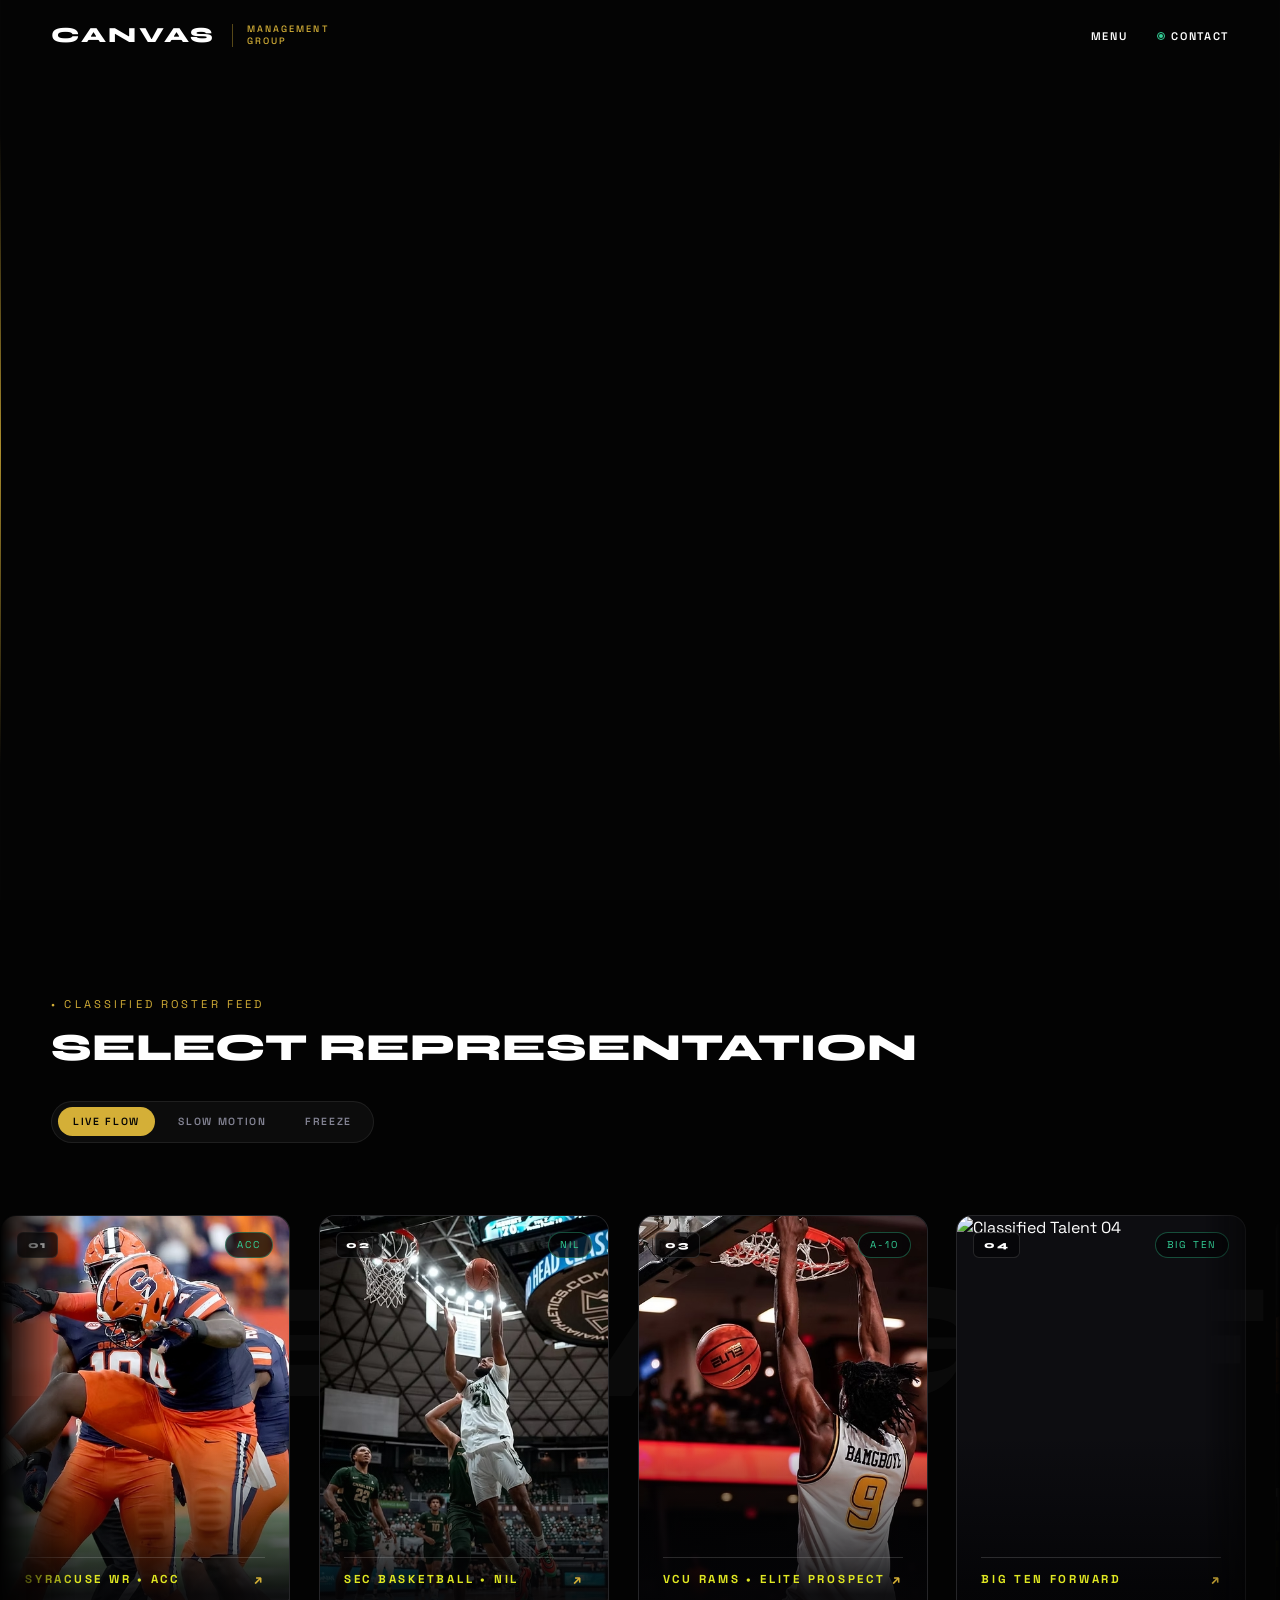
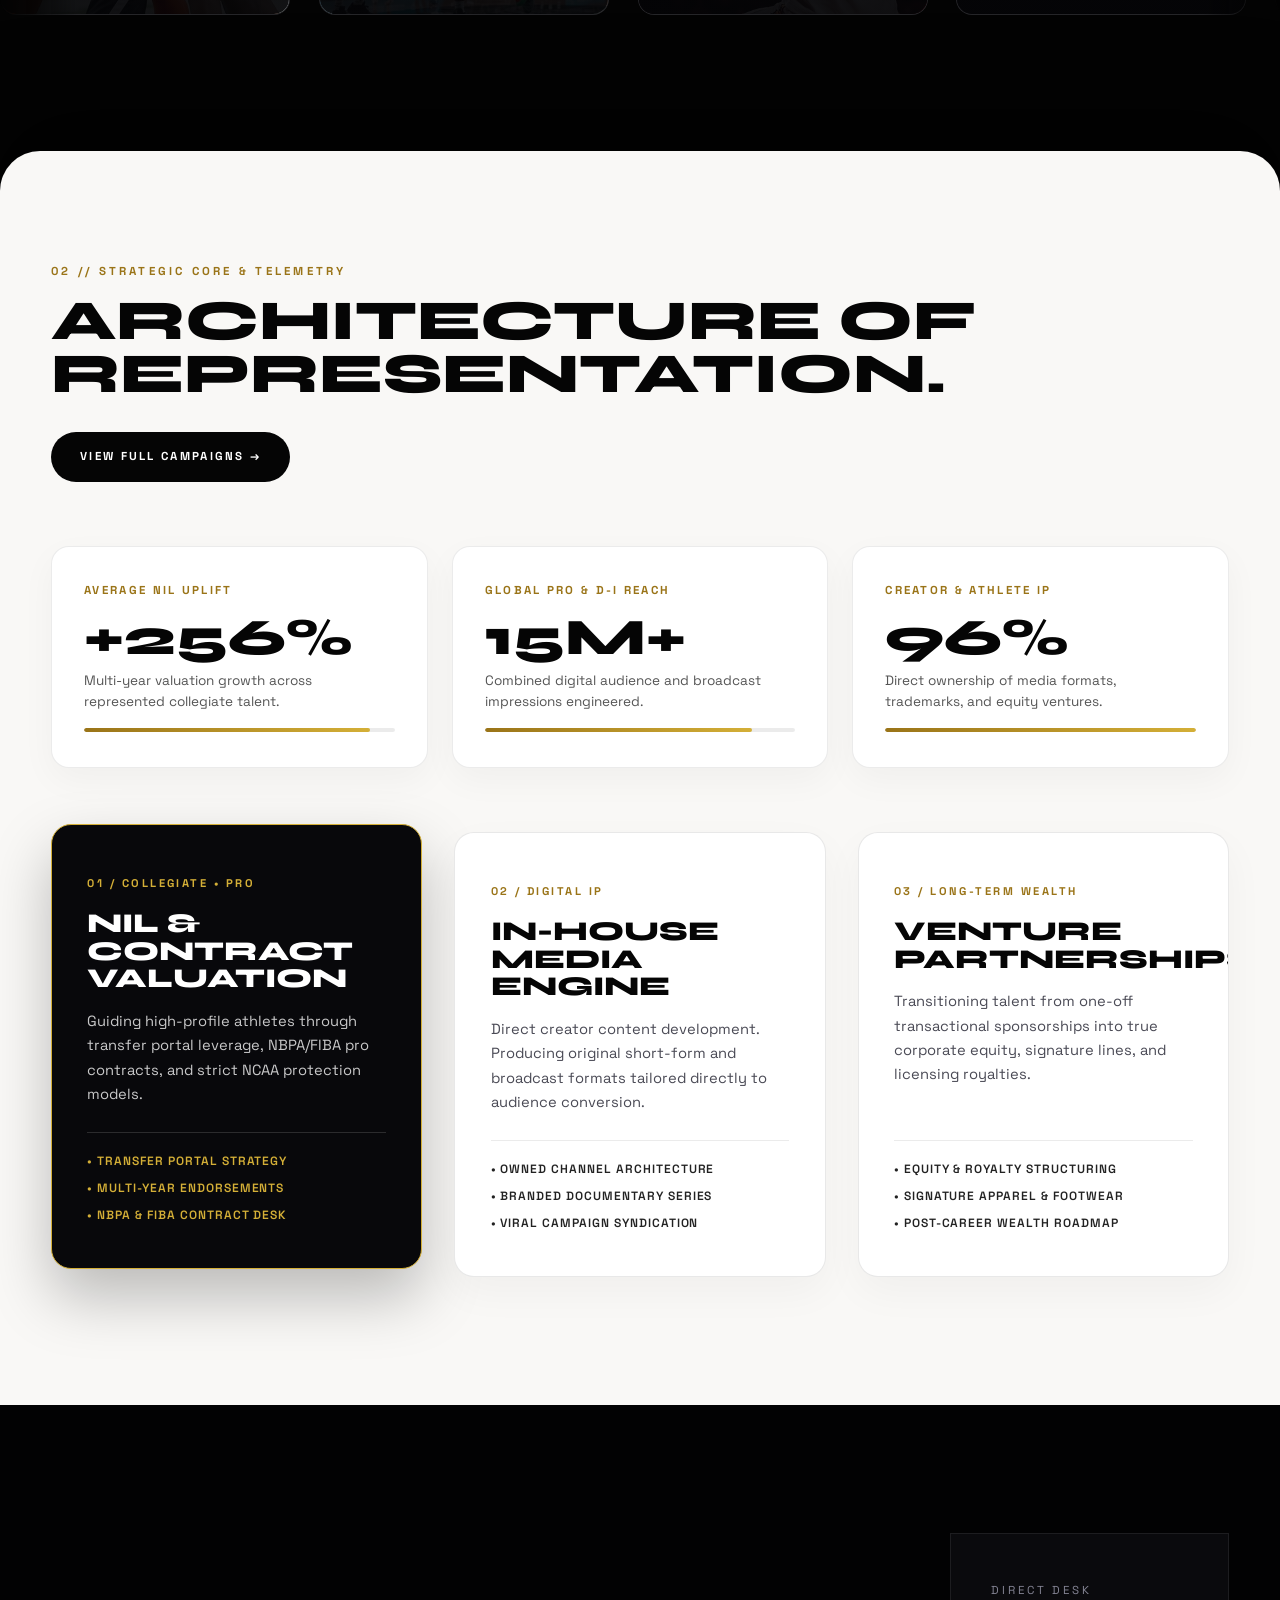
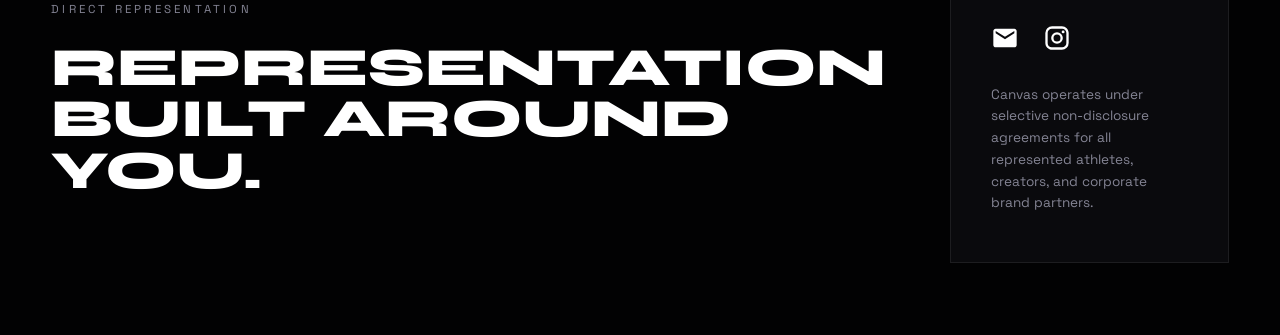
==== commit e4c59633: "cambio index" ====
--- a/index.html
+++ b/index.html
@@ -47,7 +47,7 @@
     }
 
     a { color: inherit; text-decoration: none; }
-    img { max-width: 100%; height: auto; display: block; }
+    img, video { max-width: 100%; height: auto; display: block; }
     .container { max-width: 1480px; margin: 0 auto; padding: 0 4%; width: 100% !important; }
 
     /* =========================================
@@ -84,7 +84,7 @@
     .mobile-btn { display: none; flex-direction: column; gap: 6px; padding: 5px; }
     .burger-bar { background: #fff; transition: background-color 0.4s ease; }
 
-    /* Letras negras cuando pasa por la sección Blanca (sin fondo ni blur) */
+    /* Letras oscuras cuando pasa por la sección Blanca */
     header.theme-light {
       background: transparent !important;
       backdrop-filter: none !important;
@@ -117,7 +117,7 @@
     .curtain-link:hover::after { opacity: 1; transform: translateY(-50%) translateX(10px); }
 
     /* =========================================
-       3. PUERTAS + HERO CON LETRAS 3D EN NEGATIVO
+       3. PUERTAS + ARO 3D PARALLAX + LETRAS NÍTIDAS EN NEGATIVO
     ========================================= */
     .split-splash-section, #split-grid, .hero-cinematic {
       height: 100dvh !important;
@@ -146,32 +146,49 @@
     .split-right { justify-content: flex-start; border-left: 1px solid transparent; border-image: linear-gradient(to bottom, transparent 15%, rgba(212, 175, 55, 0.8) 50%, transparent 85%) 1; }
     .door-text { font-family: var(--font-display), sans-serif; font-size: clamp(4rem, 15vw, 12rem); font-weight: 900; color: #fff; line-height: 1; padding: 0 1vw; text-shadow: 0 0 40px rgba(255, 255, 255, 0.15); white-space: nowrap !important; }
 
+    /* Sin isolation para que mix-blend-mode: difference funcione directo sobre el aro y el video */
+    .split-middle,
+    .middle-content-wrapper,
+    .hero-cinematic {
+      isolation: auto !important;
+    }
+
     .split-middle { width: 100%; height: 100%; overflow: hidden; position: relative; }
     .middle-content-wrapper { width: 100vw; height: 100dvh; position: absolute; left: 50%; transform: translateX(-50%); }
 
-    /* Fondo con alto contraste para que el efecto negativo dentro de las letras brille al máximo */
+    /* ESCENA DEL ARO Y BALÓN EN 3D (Con movimiento Parallax de profundidad) */
     .hero-bg-media {
       position: absolute;
-      inset: 0;
+      inset: -4%; /* Margen extra para que al moverse en 3D nunca se vean bordes negros */
       z-index: 1;
-      background-image: 
-        radial-gradient(circle at 50% 45%, rgba(255, 255, 255, 0.08) 0%, rgba(3, 3, 3, 0.72) 85%),
-        url('https://images.unsplash.com/photo-1546519638-68e109498ffc?auto=format&fit=crop&w=2200&q=85');
+      overflow: hidden;
+      background-color: #050505;
+      background-image: url('https://images.unsplash.com/photo-1546519638-68e109498ffc?auto=format&fit=crop&w=2200&q=85');
       background-size: cover;
       background-position: center;
-      filter: blur(14px) brightness(0.75) contrast(1.15);
+      filter: blur(14px) brightness(0.7);
       transform: scale(1.08);
-      transition: filter 1.6s ease, transform 1.6s ease;
-    }
+      transition: filter 1.6s ease, transform 0.35s ease-out;
+      will-change: transform, filter;
+    }
+
     .hero-cinematic.loaded .hero-bg-media {
-      filter: blur(0px) brightness(1.08) contrast(1.18);
-      transform: scale(1);
-    }
-
-    /* IMPORTANTE: mix-blend-mode: difference en el contenedor principal permite que las letras inviertan el fondo real */
+      filter: blur(0px) brightness(1.05) contrast(1.18);
+      transform: scale(1.02);
+    }
+
+    /* Si agregas un archivo de video aquí adentro, cubrirá todo el fondo manteniendo el efecto negativo */
+    .hero-bg-video {
+      width: 100%;
+      height: 100%;
+      object-fit: cover;
+      object-position: center;
+    }
+
+    /* CONTENEDOR DE LETRAS NÍTIDAS CON INVERSIÓN 100% NEGATIVA */
     .hero-content {
       position: relative;
-      z-index: 2;
+      z-index: 3;
       display: flex;
       flex-direction: column;
       align-items: center;
@@ -179,105 +196,113 @@
       text-align: center;
       width: 100%;
       height: 100dvh;
-      mix-blend-mode: difference;
-      perspective: 1000px;
+      /* Espacio superior e inferior calculado para que NUNCA choque con la navbar ni con el botón inferior */
+      padding: 6.5rem 4% 4.5rem 4% !important;
+      mix-blend-mode: difference !important;
       transition: transform 1.1s cubic-bezier(0.16, 1, 0.3, 1), opacity 0.9s ease;
     }
 
-    /* Cuando baja y se esconde a los 7 segundos */
+    /* Caída suave a los 7 segundos */
     .hero-content.slide-down {
-      transform: translateY(150px) rotateX(-22deg) scale(0.92) !important;
+      transform: translateY(130px) scale(0.94) !important;
       opacity: 0 !important;
       pointer-events: none;
     }
     
     .hero-tagline {
-      font-size: clamp(0.85rem, 1.4vw, 1.35rem);
+      font-size: clamp(0.72rem, 1.1vw, 0.95rem);
       font-weight: 600;
       letter-spacing: 0.32em;
       text-transform: uppercase;
       color: #ffffff;
-      margin-bottom: 1.8rem;
-    }
-
-    /* LETRAS 3D ARQUITECTÓNICAS CON RELLENO EN NEGATIVO DEL FONDO */
-    .hero-3d-stage {
-      position: relative;
-      display: inline-block;
-      transform-style: preserve-3d;
-      animation: float3DText 6s ease-in-out infinite alternate;
-      margin: 0 auto 2rem auto;
-      width: 100%;
-    }
-
-    @keyframes float3DText {
-      0% { transform: rotateX(7deg) rotateY(-5deg) translateZ(0px); }
-      100% { transform: rotateX(-5deg) rotateY(6deg) translateZ(18px); }
-    }
-
+      margin-bottom: 1.2rem;
+    }
+
+    /* TÍTULO PRINCIPAL LIMPIO, SÓLIDO Y EN NEGATIVO PURO */
     .hero-big-title {
       position: relative;
       font-family: var(--font-display);
-      font-size: clamp(3.2rem, 9.5vw, 10.5rem);
+      /* Tamaño calibrado para pantallas de portátil y escritorio sin desbordar verticalmente */
+      font-size: clamp(2.8rem, 7.8vw, 7.6rem);
       font-weight: 900;
       text-transform: uppercase;
       line-height: 0.88;
       width: 100%;
-      /* Blanco puro (#fff) dentro de mix-blend-mode: difference invierte al 100% los colores del fondo dentro de la letra */
+      color: #FFFFFF !important;
+      letter-spacing: -0.02em;
+      margin: 0 auto 1.6rem auto;
+      text-shadow: none !important;
+      will-change: transform;
+      transition: transform 0.2s ease-out;
+    }
+
+    .hero-description {
+      font-size: clamp(0.88rem, 1.1vw, 1.08rem);
+      line-height: 1.6;
       color: #ffffff;
-      letter-spacing: -0.02em;
-      transform-style: preserve-3d;
-      /* Capas de extrusión 3D escalonadas para darle volumen sólido en el espacio */
-      text-shadow:
-        1px 1px 0px rgba(212, 175, 55, 0.85),
-        2px 2px 0px rgba(212, 175, 55, 0.75),
-        3px 3px 0px rgba(212, 175, 55, 0.65),
-        4px 4px 0px rgba(212, 175, 55, 0.55),
-        6px 6px 0px rgba(212, 175, 55, 0.4),
-        8px 8px 0px rgba(212, 175, 55, 0.25),
-        12px 14px 28px rgba(0, 0, 0, 0.65);
-      transition: transform 0.25s ease-out;
-    }
-
-    /* Contorno fantasma 3D desplazado detrás de las letras para acentuar la profundidad */
-    .hero-big-title::before {
-      content: "ATHLETES.\A CREATORS.\A EQUITY.";
-      white-space: pre;
-      position: absolute;
-      inset: 0;
-      color: transparent;
-      -webkit-text-stroke: 1.5px rgba(212, 175, 55, 0.45);
-      transform: translate3d(-10px, -8px, -35px);
+      max-width: 680px;
+      margin: 0 auto 1.6rem auto;
+      font-weight: 400;
+    }
+
+    .hero-explore-btn {
+      display: inline-flex;
+      align-items: center;
+      gap: 0.75rem;
+      border: 1px solid rgba(255, 255, 255, 0.65);
+      padding: 0.8rem 1.7rem;
+      font-size: 0.72rem;
+      font-weight: 600;
+      letter-spacing: 0.22em;
+      text-transform: uppercase;
+      color: #ffffff;
+      transition: all 0.3s ease;
+    }
+    .hero-explore-btn:hover {
+      background: #ffffff;
+      color: #000000;
+    }
+
+    /* Botón Central Luxury (Cuando el texto se esconde, flota en el centro;
+       cuando el texto se muestra, se ubica en la esquina inferior derecha sin chocar con Explore Roster) */
+    .hero-toggle-btn {
+      position: absolute !important;
+      top: 54% !important;
+      left: 50% !important;
+      transform: translate(-50%, -50%) !important;
+      z-index: 30 !important;
+      display: flex !important;
+      flex-direction: column !important;
+      align-items: center !important;
+      gap: 0.85rem !important;
+      background: transparent !important;
+      border: none !important;
+      padding: 0.75rem !important;
+      cursor: pointer !important;
+      opacity: 0;
       pointer-events: none;
-    }
-
-    .hero-description {
-      font-size: clamp(0.95rem, 1.25vw, 1.25rem);
-      line-height: 1.6;
-      color: rgba(255, 255, 255, 0.9);
-      max-width: 760px;
-      margin: 0 auto 2rem auto;
-      font-weight: 400;
-    }
-
-    /* Botón Central Luxury */
-    .hero-toggle-btn {
-      position: absolute !important; top: 54% !important; left: 50% !important;
-      transform: translate(-50%, -50%) !important; z-index: 30 !important;
-      display: flex !important; flex-direction: column !important; align-items: center !important;
-      gap: 1rem !important; background: transparent !important; border: none !important;
-      padding: 1rem !important; cursor: pointer !important; opacity: 0; pointer-events: none;
-      transition: all 0.7s cubic-bezier(0.16, 1, 0.3, 1) !important;
-    }
-    .hero-toggle-btn.visible { opacity: 1 !important; pointer-events: all !important; }
-    .hero-toggle-btn.active-mode { top: 88% !important; transform: translate(-50%, -50%) scale(0.85) !important; }
-    .luxury-ring-wrap { position: relative; width: 64px; height: 64px; display: flex; align-items: center; justify-content: center; }
-    .luxury-ring-core { width: 48px; height: 48px; border-radius: 50%; background: rgba(10, 10, 13, 0.55); border: 1px solid rgba(212, 175, 55, 0.65); display: flex; align-items: center; justify-content: center; color: #fff; font-size: 1.2rem; font-weight: 300; transition: all 0.4s ease; }
-    .hero-toggle-btn:hover .luxury-ring-core { transform: scale(1.08); background: rgba(212, 175, 55, 0.15); border-color: #D4AF37; }
-    .luxury-ring-pulse { position: absolute; inset: 0; border-radius: 50%; border: 1px solid rgba(212, 175, 55, 0.35); animation: luxuryRipple 2.6s infinite cubic-bezier(0.16, 1, 0.3, 1); }
+      transition: all 0.65s cubic-bezier(0.16, 1, 0.3, 1) !important;
+    }
+    .hero-toggle-btn.visible {
+      opacity: 1 !important;
+      pointer-events: all !important;
+    }
+    /* Al revelar el texto, el botón se mueve a la esquina inferior derecha para dejar el centro 100% limpio */
+    .hero-toggle-btn.active-mode {
+      top: auto !important;
+      bottom: 2rem !important;
+      left: auto !important;
+      right: 4% !important;
+      transform: scale(0.85) !important;
+    }
+
+    .luxury-ring-wrap { position: relative; width: 60px; height: 60px; display: flex; align-items: center; justify-content: center; }
+    .luxury-ring-core { width: 46px; height: 46px; border-radius: 50%; background: rgba(10, 10, 13, 0.65); border: 1px solid rgba(212, 175, 55, 0.7); display: flex; align-items: center; justify-content: center; color: #fff; font-size: 1.15rem; font-weight: 300; transition: all 0.4s ease; }
+    .hero-toggle-btn:hover .luxury-ring-core { transform: scale(1.08); background: rgba(212, 175, 55, 0.2); border-color: #D4AF37; }
+    .luxury-ring-pulse { position: absolute; inset: 0; border-radius: 50%; border: 1px solid rgba(212, 175, 55, 0.38); animation: luxuryRipple 2.6s infinite cubic-bezier(0.16, 1, 0.3, 1); }
     .luxury-ring-pulse.delay { animation-delay: 1.3s; }
     @keyframes luxuryRipple { 0% { transform: scale(0.75); opacity: 1; } 100% { transform: scale(1.65); opacity: 0; } }
-    .luxury-btn-label { font-family: var(--font-body); font-size: 0.65rem; letter-spacing: 0.35em; text-transform: uppercase; color: rgba(255, 255, 255, 0.85); text-shadow: 0 2px 10px rgba(0, 0, 0, 0.8); white-space: nowrap; }
+    .luxury-btn-label { font-family: var(--font-body); font-size: 0.62rem; letter-spacing: 0.32em; text-transform: uppercase; color: rgba(255, 255, 255, 0.88); text-shadow: 0 2px 10px rgba(0, 0, 0, 0.9); white-space: nowrap; }
 
     /* =========================================
        4. RULETA MISTERIOSA (SOLO ETIQUETAS, SIN NOMBRES)
@@ -730,9 +755,14 @@
       }
 
       .middle-content-wrapper { width: 100vw !important; min-width: 100vw !important; }
-      .hero-content { width: 100% !important; padding: 0 1.25rem !important; }
+      .hero-content { width: 100% !important; padding: 5.5rem 1.25rem 4.5rem 1.25rem !important; }
       .hero-big-title { font-size: 10vw !important; text-align: center !important; }
-      .hero-big-title::before { transform: translate3d(-5px, -4px, -20px); }
+
+      .hero-toggle-btn.active-mode {
+        bottom: 1.2rem !important;
+        right: 1.2rem !important;
+        transform: scale(0.78) !important;
+      }
 
       .white-main-title, .footer-huge { font-size: 6.4vw !important; text-align: left !important; }
 
@@ -795,7 +825,7 @@
 
   <main>
     <!-- =========================================
-         ENTRADA SPLIT DOORS + LETRAS 3D EN NEGATIVO
+         ENTRADA SPLIT DOORS + ARO 3D + LETRAS NÍTIDAS EN NEGATIVO
     ========================================= -->
     <section class="split-splash-section">
       <div id="split-grid">
@@ -808,22 +838,25 @@
           <div class="middle-content-wrapper">
             
             <section class="hero-cinematic" id="heroCinematic">
-              <div class="hero-bg-media"></div>
               
-              <!-- Contenedor con mix-blend-mode: difference real y perspectiva 3D -->
+              <!-- FONDO DEL ARO DE BÁSQUETBOL EN 3D (Y SOPORTE DIRECTO PARA TU VIDEO) -->
+              <div class="hero-bg-media" id="heroBgMedia3D">
+                <!-- Cuando tengas tu archivo de video local, descomenta la siguiente línea y pon tu ruta: -->
+                <!-- <video class="hero-bg-video" autoplay loop muted playsinline src="img/tu-video.mp4"></video> -->
+              </div>
+              
+              <!-- LETRAS SÓLIDAS Y NÍTIDAS CON INVERSIÓN 100% NEGATIVA SOBRE EL ARO / VIDEO -->
               <div class="container hero-content" id="heroContent3D">
                 <span class="hero-tagline">Private Representation &bull; Media House</span>
                 
-                <div class="hero-3d-stage" id="hero3DStage">
-                  <h1 class="hero-big-title" id="heroBigTitle3D">Athletes.<br>Creators.<br>Equity.</h1>
-                </div>
+                <h1 class="hero-big-title" id="heroBigTitle3D">Athletes.<br>Creators.<br>Equity.</h1>
 
                 <div class="hero-meta-row">
                   <p class="hero-description">
                     A selective management group engineering the modern intersection of athletic prestige, digital creator ownership, and institutional commercial partnerships.
                   </p>
                   <div>
-                    <a href="athletes.html" style="display: inline-flex; align-items: center; gap: 0.75rem; border: 1px solid rgba(255,255,255,0.45); padding: 0.9rem 1.8rem; font-size: 0.75rem; letter-spacing: 0.22em; text-transform: uppercase; color: #fff;">
+                    <a href="athletes.html" class="hero-explore-btn">
                       Explore Roster &rarr;
                     </a>
                   </div>
@@ -858,7 +891,6 @@
     ========================================= -->
     <section class="athletes-carousel-section">
       
-      <!-- Ticker cinemático gigante en el fondo -->
       <div class="bg-kinetic-ticker">
         <span>NBPA &amp; FIBA CERTIFIED &bull; NIL ARCHITECTURE &bull; VENTURE EQUITY &bull;</span>
         <span>NBPA &amp; FIBA CERTIFIED &bull; NIL ARCHITECTURE &bull; VENTURE EQUITY &bull;</span>
@@ -870,7 +902,6 @@
           <h2 style="font-family: var(--font-display); font-size: clamp(1.8rem, 3vw, 2.6rem); text-transform: uppercase; font-weight: 900;">Select Representation</h2>
         </div>
 
-        <!-- Controles interactivos de la ruleta -->
         <div class="carousel-controls">
           <button type="button" class="speed-btn active" data-speed="normal">Live Flow</button>
           <button type="button" class="speed-btn" data-speed="slow">Slow Motion</button>
@@ -881,7 +912,7 @@
       <div class="carousel-track-wrapper">
         <div class="carousel-track" id="interactiveCarouselTrack">
           
-          <!-- GRUPO A (SIN NOMBRES, SOLO LA ETIQUETA MISTERIOSA) -->
+          <!-- GRUPO A (SIN NOMBRES, SOLO ETIQUETA MISTERIOSA) -->
           <a href="athletes.html" class="carousel-photo-card" aria-label="View Roster">
             <div class="card-top-serial"><span class="serial-num">01</span><span class="live-status-pill">ACC</span></div>
             <img src="img/emanuel-Ross-Syracuse1.jpg" onerror="this.src='https://images.unsplash.com/photo-1566577739112-5180d4bf9390?auto=format&fit=crop&w=800&q=80'" alt="Classified Talent 01">
@@ -938,7 +969,7 @@
             </div>
           </a>
 
-          <!-- GRUPO B (CLON PARA LOOP INFINITO SIN NOMBRES) -->
+          <!-- GRUPO B (CLON PARA LOOP INFINITO) -->
           <a href="athletes.html" class="carousel-photo-card" aria-label="View Roster">
             <div class="card-top-serial"><span class="serial-num">01</span><span class="live-status-pill">ACC</span></div>
             <img src="img/emanuel-Ross-Syracuse1.jpg" onerror="this.src='https://images.unsplash.com/photo-1566577739112-5180d4bf9390?auto=format&fit=crop&w=800&q=80'" alt="Classified Talent 01">
@@ -1015,7 +1046,6 @@
           </a>
         </div>
 
-        <!-- Contadores animados en vivo sobre Tema Blanco -->
         <div class="live-metrics-strip" id="homeMetricsStrip">
           <div class="metric-light-card">
             <span class="metric-light-label">Average NIL Uplift</span>
@@ -1039,7 +1069,6 @@
           </div>
         </div>
 
-        <!-- 3 Pilares Interactivos -->
         <div class="pillars-grid">
           <div class="pillar-box active-pillar">
             <div>
@@ -1150,10 +1179,11 @@
     document.addEventListener('DOMContentLoaded', () => {
       
       // =========================================
-      // 1. PUERTAS, LETRAS 3D NEGATIVAS, CAÍDA Y BOTÓN CENTRAL
+      // 1. PUERTAS, ARO 3D PARALLAX, LETRAS EN NEGATIVO Y BOTÓN CENTRAL
       // =========================================
       const splitGrid = document.getElementById('split-grid');
       const hero = document.getElementById('heroCinematic');
+      const heroBgMedia3D = document.getElementById('heroBgMedia3D');
       const heroContent = document.getElementById('heroContent3D');
       const heroBigTitle3D = document.getElementById('heroBigTitle3D');
       const heroToggleBtn = document.getElementById('heroToggleBtn');
@@ -1162,7 +1192,7 @@
 
       if (heroContent) {
         heroContent.style.opacity = '0';
-        heroContent.style.transform = 'translateY(-35px) rotateX(15deg)';
+        heroContent.style.transform = 'translateY(-35px)';
       }
 
       // Abrir puertas a los 2s
@@ -1173,17 +1203,16 @@
         }
       }, 2000);
 
-      // Mostrar letras 3D con interior en negativo a los 4.2s
+      // Mostrar letras nítidas con inversión negativa 100% activa a los 4.2s
       setTimeout(() => {
         if (hero) hero.classList.add('loaded'); 
         if (heroContent) {
           heroContent.style.opacity = '1';
-          /* Dejar transform en 'none' cuando está activo permite que mix-blend-mode: difference invierta la foto del fondo */
           heroContent.style.transform = 'none'; 
         }
       }, 4200);
 
-      // Bajar y esconder las letras 3D a los 7.2s
+      // Bajar y esconder las letras a los 7.2s
       setTimeout(() => {
         if (heroContent) {
           heroContent.classList.add('slide-down');
@@ -1193,7 +1222,7 @@
         }
       }, 7200);
 
-      // Botón central para mostrar/esconder las letras 3D
+      // Botón para revelar / esconder las letras
       if (heroToggleBtn && heroContent) {
         heroToggleBtn.addEventListener('click', () => {
           const isHidden = heroContent.classList.contains('slide-down');
@@ -1215,15 +1244,19 @@
         });
       }
 
-      // Inclinación 3D interactiva al mover el mouse sobre el Hero
-      if (hero && heroBigTitle3D && window.innerWidth > 768) {
+      // Efecto 3D Parallax entre el Aro de Básquetbol y las Letras en Negativo
+      if (hero && heroBigTitle3D && heroBgMedia3D && window.innerWidth > 768) {
         hero.addEventListener('mousemove', (e) => {
-          const xAxis = (window.innerWidth / 2 - e.clientX) / 28;
-          const yAxis = (window.innerHeight / 2 - e.clientY) / 28;
-          heroBigTitle3D.style.transform = `rotateY(${-xAxis}deg) rotateX(${yAxis}deg)`;
+          const xNorm = (e.clientX / window.innerWidth) - 0.5;
+          const yNorm = (e.clientY / window.innerHeight) - 0.5;
+          
+          // Las letras se desplazan hacia el frente mientras el aro se mueve en sentido inverso
+          heroBigTitle3D.style.transform = `translate(${xNorm * 22}px, ${yNorm * 22}px)`;
+          heroBgMedia3D.style.transform = `scale(1.05) translate(${-xNorm * 28}px, ${-yNorm * 28}px)`;
         });
         hero.addEventListener('mouseleave', () => {
-          heroBigTitle3D.style.transform = 'rotateY(0deg) rotateX(0deg)';
+          heroBigTitle3D.style.transform = 'none';
+          heroBgMedia3D.style.transform = 'scale(1.02)';
         });
       }
 
